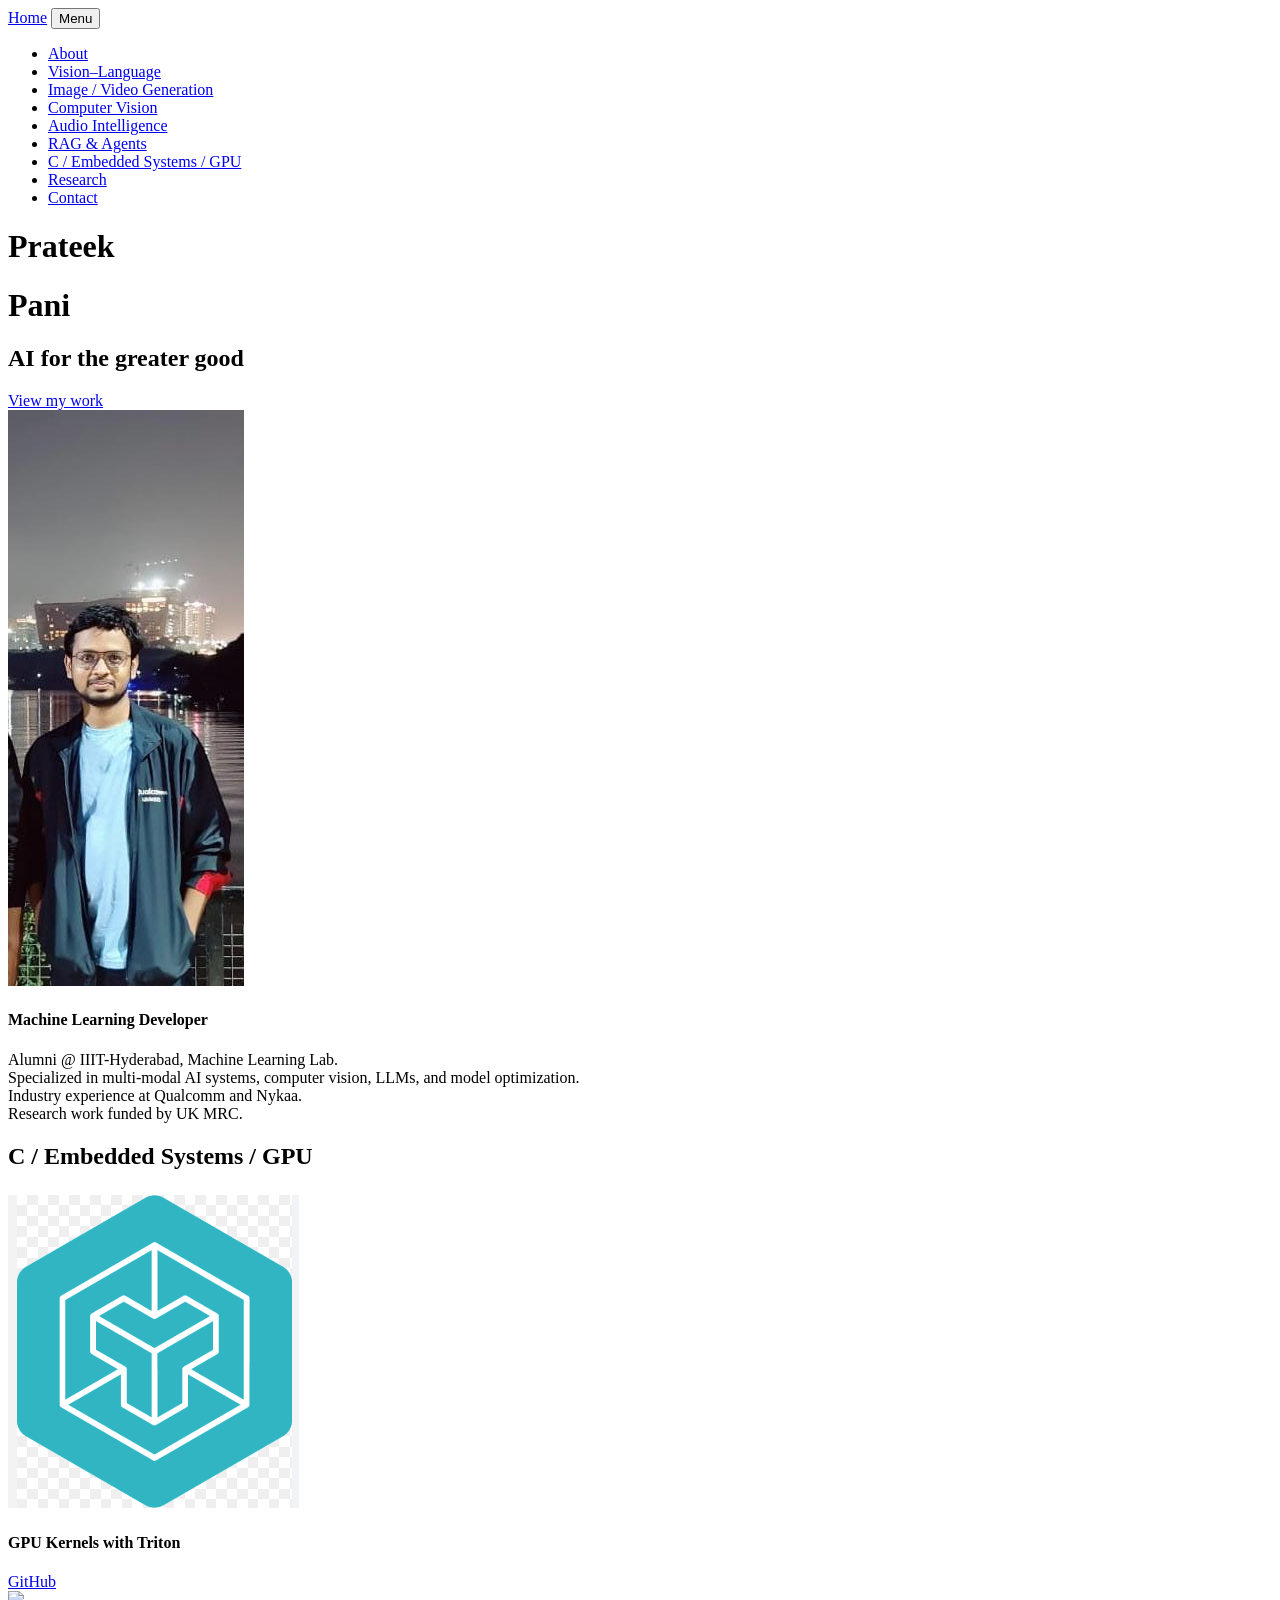
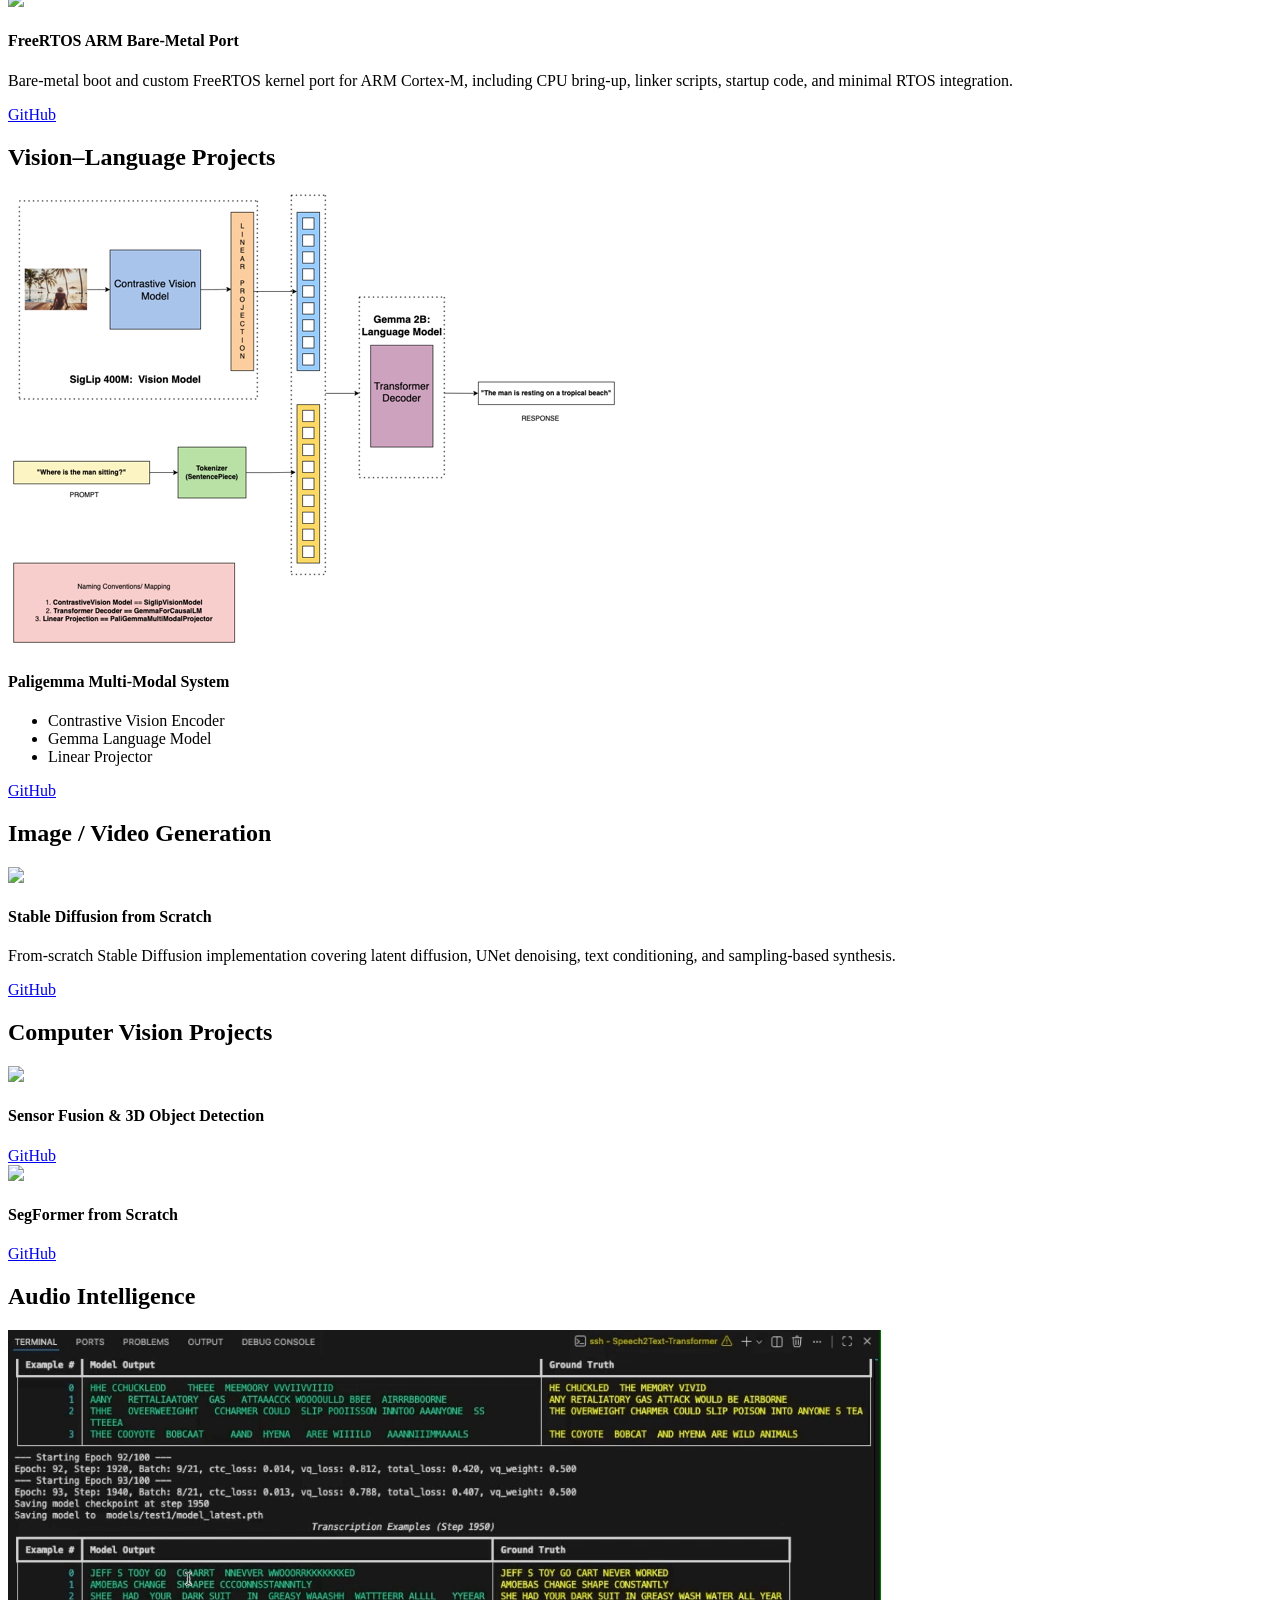
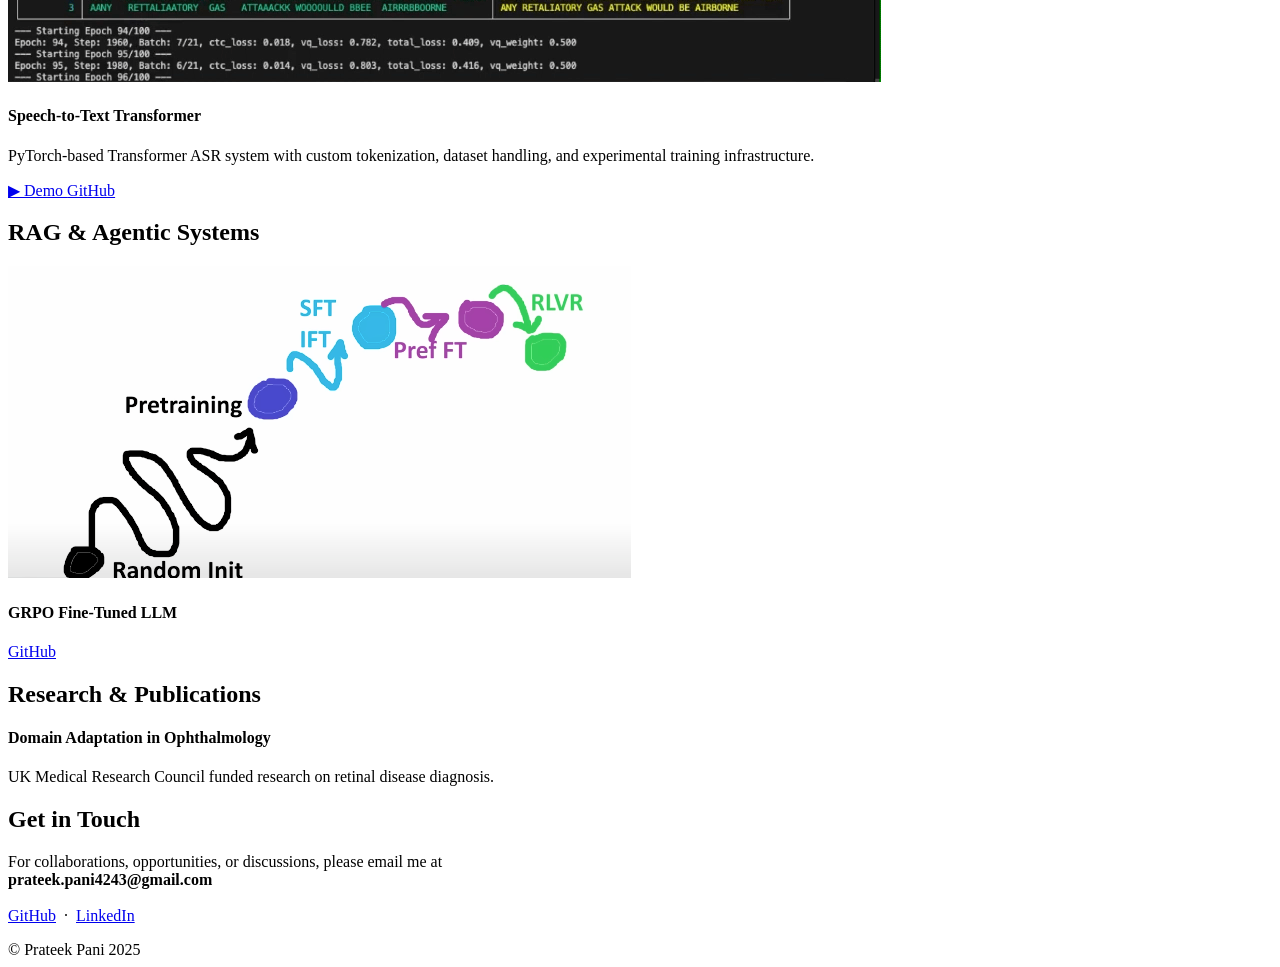
==== index.html @ 3f72d966 "updated section" ====
<!DOCTYPE html>
<html lang="en">
<head>
    <meta charset="utf-8" />
    <meta name="viewport" content="width=device-width, initial-scale=1, shrink-to-fit=no" />
    <title>Prateek Pani - Portfolio</title>
    <link rel="icon" type="image/x-icon" href="assets/favicon.ico" />
    <script src="https://use.fontawesome.com/releases/v6.1.0/js/all.js" crossorigin="anonymous"></script>
    <link href="https://fonts.googleapis.com/css?family=Varela+Round" rel="stylesheet" />
    <link href="https://fonts.googleapis.com/css?family=Nunito:200,300,400,600,700,800,900" rel="stylesheet" />
    <link href="css/styles.css" rel="stylesheet" />
</head>

<body id="page-top">

<!-- ================= NAVBAR ================= -->
<nav class="navbar navbar-expand-lg navbar-light fixed-top" id="mainNav">
    <div class="container px-4 px-lg-5">
        <a class="navbar-brand" href="#page-top">Home</a>
        <button class="navbar-toggler" type="button" data-bs-toggle="collapse" data-bs-target="#navbarResponsive">
            Menu <i class="fas fa-bars"></i>
        </button>
        <div class="collapse navbar-collapse" id="navbarResponsive">
            <ul class="navbar-nav ms-auto">
                <li class="nav-item"><a class="nav-link" href="#about">About</a></li>
                <li class="nav-item"><a class="nav-link" href="#vision-language">Vision–Language</a></li>
                <li class="nav-item"><a class="nav-link" href="#image-video-generation">Image / Video Generation</a></li>
                <li class="nav-item"><a class="nav-link" href="#cv-projects">Computer Vision</a></li>
                <li class="nav-item"><a class="nav-link" href="#audio-dl">Audio Intelligence</a></li>
                <li class="nav-item"><a class="nav-link" href="#rag-agents">RAG & Agents</a></li>
                <li class="nav-item"><a class="nav-link" href="#systems">C / Embedded Systems / GPU</a></li>
                <li class="nav-item"><a class="nav-link" href="#research">Research</a></li>
                <li class="nav-item"><a class="nav-link" href="#signup">Contact</a></li>
            </ul>
        </div>
    </div>
</nav>

<!-- ================= HERO ================= -->
<header class="masthead">
    <div class="container d-flex h-100 align-items-center justify-content-center">
        <div class="text-center">
            <h1 class="mx-auto my-0 text-uppercase">Prateek</h1>
            <h1 class="mx-auto my-0 text-uppercase">Pani</h1>
            <h2 class="text-white-50 mt-4">AI for the greater good</h2>
            <a class="btn btn-primary mt-4" href="#about">View my work</a>
        </div>
    </div>
</header>

<!-- ================= ABOUT ================= -->
<section class="projects-section bg-light" id="about">
    <div class="container px-4 px-lg-5">
        <div class="row align-items-center">
            <div class="col-lg-4">
                <img class="img-fluid" src="assets/img/prateek.jpeg" />
            </div>
            <div class="col-lg-8">
                <h4>Machine Learning Developer</h4>
                <p class="text-black-50">
                    Alumni @ IIIT-Hyderabad, Machine Learning Lab.<br />
                    Specialized in multi-modal AI systems, computer vision, LLMs, and model optimization.<br />
                    Industry experience at Qualcomm and Nykaa.<br />
                    Research work funded by UK MRC.
                </p>
            </div>
        </div>
    </div>
</section>

<!-- ================= SYSTEMS ================= -->
<section class="projects-section bg-light" id="systems">
    <div class="container px-4 px-lg-5">
        <h2 class="text-center mb-5">C / Embedded Systems / GPU</h2>

        <div class="row gx-0 justify-content-center">
            <div class="col-lg-6">
                <img class="img-fluid" src="assets/img/triton.png" />
            </div>
            <div class="col-lg-6 order-lg-first">
                <div class="bg-black text-center h-100 project">
                    <div class="project-text my-auto">
                        <h4 class="text-white">GPU Kernels with Triton</h4>
                        <a href="https://github.com/prtk1729/gpu-kernel-programming-triton"
                           target="_blank"
                           class="btn btn-outline-light btn-sm">
                            GitHub
                        </a>
                    </div>
                </div>
            </div>
        </div>

        <div class="row gx-0 justify-content-center mt-5">
            <div class="col-lg-6">
                <img class="img-fluid" src="assets/img/embedded_systems.png" />
            </div>
            <div class="col-lg-6 order-lg-first">
                <div class="bg-black text-center h-100 project">
                    <div class="project-text my-auto">
                        <h4 class="text-white">FreeRTOS ARM Bare-Metal Port</h4>
                        <p class="text-white-50">
                            Bare-metal boot and custom FreeRTOS kernel port for ARM Cortex-M,
                            including CPU bring-up, linker scripts, startup code, and minimal RTOS integration.
                        </p>
                        <a href="https://github.com/prtk1729/freertos-arm-baremetal-port"
                           target="_blank"
                           class="btn btn-outline-light btn-sm">
                            GitHub
                        </a>
                    </div>
                </div>
            </div>
        </div>
    </div>
</section>

<!-- ================= VISION LANGUAGE ================= -->
<section class="projects-section bg-light" id="vision-language">
    <div class="container px-4 px-lg-5">
        <h2 class="text-center mb-5">Vision–Language Projects</h2>

        <div class="row gx-0 justify-content-center">
            <div class="col-lg-6">
                <img class="img-fluid" src="assets/img/paligemma_arch.png" />
            </div>
            <div class="col-lg-6 order-lg-first">
                <div class="bg-black text-center h-100 project">
                    <div class="project-text my-auto">
                        <h4 class="text-white">Paligemma Multi-Modal System</h4>
                        <ul class="text-white-50">
                            <li>Contrastive Vision Encoder</li>
                            <li>Gemma Language Model</li>
                            <li>Linear Projector</li>
                        </ul>
                        <a href="https://github.com/prtk1729/Paligemma-MultiModal-System"
                           target="_blank"
                           class="btn btn-outline-light btn-sm">
                            GitHub
                        </a>
                    </div>
                </div>
            </div>
        </div>
    </div>
</section>

<!-- ================= IMAGE / VIDEO GENERATION ================= -->
<section class="projects-section bg-light" id="image-video-generation">
    <div class="container px-4 px-lg-5">
        <h2 class="text-center mb-5">Image / Video Generation</h2>

        <div class="row gx-0 justify-content-center">
            <div class="col-lg-6">
                <img class="img-fluid" src="assets/img/stable_diffusion_demo.png" />
            </div>
            <div class="col-lg-6 order-lg-first">
                <div class="bg-black text-center h-100 project">
                    <div class="project-text my-auto">
                        <h4 class="text-white">Stable Diffusion from Scratch</h4>
                        <p class="text-white-50">
                            From-scratch Stable Diffusion implementation covering latent diffusion,
                            UNet denoising, text conditioning, and sampling-based synthesis.
                        </p>
                        <a href="https://github.com/prtk1729/Stable_Diffusion"
                           target="_blank"
                           class="btn btn-outline-light btn-sm">
                            GitHub
                        </a>
                    </div>
                </div>
            </div>
        </div>
    </div>
</section>

<!-- ================= COMPUTER VISION ================= -->
<section class="projects-section bg-light" id="cv-projects">
    <div class="container px-4 px-lg-5">
        <h2 class="text-center mb-5">Computer Vision Projects</h2>

        <div class="row gx-0 justify-content-center">
            <div class="col-lg-6">
                <img class="img-fluid" src="Visual Fusion.nosync/Sensor_Fusion.gif" />
            </div>
            <div class="col-lg-6 order-lg-first">
                <div class="bg-black text-center h-100 project">
                    <div class="project-text my-auto">
                        <h4 class="text-white">Sensor Fusion & 3D Object Detection</h4>
                        <a href="https://github.com/prtk1729/Sensor_Fusion_Paper"
                           target="_blank"
                           class="btn btn-outline-light btn-sm">
                            GitHub
                        </a>
                    </div>
                </div>
            </div>
        </div>

        <div class="row gx-0 justify-content-center mt-5">
            <div class="col-lg-6">
                <img class="img-fluid" src="./SemanticSegmentation.nosync/segformer_mit_b3_last_stage_last_stage_demoVideo copy.gif" />
            </div>
            <div class="col-lg-6 order-lg-first">
                <div class="bg-black text-center h-100 project">
                    <div class="project-text my-auto">
                        <h4 class="text-white">SegFormer from Scratch</h4>
                        <a href="https://github.com/prtk1729/SegFormer_from_Scratch"
                           target="_blank"
                           class="btn btn-outline-light btn-sm">
                            GitHub
                        </a>
                    </div>
                </div>
            </div>
        </div>
    </div>
</section>

<!-- ================= AUDIO INTELLIGENCE ================= -->
<section class="projects-section bg-light" id="audio-dl">
    <div class="container px-4 px-lg-5">
        <h2 class="text-center mb-5">Audio Intelligence</h2>

        <div class="row gx-0 justify-content-center">
            <div class="col-lg-6">
                <img class="img-fluid" src="AudioDeepLearning/final_gif.gif" />
            </div>
            <div class="col-lg-6 order-lg-first">
                <div class="bg-black text-center h-100 project">
                    <div class="project-text my-auto">
                        <h4 class="text-white">Speech-to-Text Transformer</h4>
                        <p class="text-white-50">
                            PyTorch-based Transformer ASR system with custom tokenization,
                            dataset handling, and experimental training infrastructure.
                        </p>
                        <div class="mt-3">
                            <a href="https://youtu.be/4YjCa9DnRaU"
                               target="_blank"
                               class="btn btn-outline-light btn-sm me-2">
                                ▶ Demo
                            </a>
                            <a href="https://github.com/prtk1729/Speech2Text-Transformer"
                               target="_blank"
                               class="btn btn-outline-light btn-sm">
                                GitHub
                            </a>
                        </div>
                    </div>
                </div>
            </div>
        </div>
    </div>
</section>

<!-- ================= RAG & AGENTS ================= -->
<section class="projects-section bg-light" id="rag-agents">
    <div class="container px-4 px-lg-5">
        <h2 class="text-center mb-5">RAG & Agentic Systems</h2>

        <div class="row gx-0 justify-content-center">
            <div class="col-lg-6">
                <img class="img-fluid" src="RL/from_random_init_to_RL_with_Verfiable_Reward.png" />
            </div>
            <div class="col-lg-6 order-lg-first">
                <div class="bg-black text-center h-100 project">
                    <div class="project-text my-auto">
                        <h4 class="text-white">GRPO Fine-Tuned LLM</h4>
                        <a href="https://github.com/prtk1729/qwen3-math-reasoning-grpo"
                           target="_blank"
                           class="btn btn-outline-light btn-sm">
                            GitHub
                        </a>
                    </div>
                </div>
            </div>
        </div>
    </div>
</section>

<!-- ================= RESEARCH ================= -->
<section class="projects-section bg-light" id="research">
    <div class="container px-4 px-lg-5">
        <h2 class="text-center mb-5">Research & Publications</h2>
        <div class="bg-black p-4 text-center">
            <h4 class="text-white">Domain Adaptation in Ophthalmology</h4>
            <p class="text-white-50">
                UK Medical Research Council funded research on retinal disease diagnosis.
            </p>
        </div>
    </div>
</section>

<!-- ================= CONTACT ================= -->
<section class="signup-section bg-black" id="signup">
    <div class="container text-center">
        <h2 class="text-white">Get in Touch</h2>
        <p class="text-white-50">
            For collaborations, opportunities, or discussions, please email me at<br />
            <strong class="text-white">prateek.pani4243@gmail.com</strong><br /><br />
            <a href="https://github.com/prtk1729" target="_blank" class="text-white-50">GitHub</a>
            &nbsp;·&nbsp;
            <a href="https://www.linkedin.com/in/prateekpani4243/" target="_blank" class="text-white-50">LinkedIn</a>
        </p>
    </div>
</section>

<footer class="footer bg-black small text-center text-white-50">
    <div class="container">© Prateek Pani 2025</div>
</footer>

<script src="https://cdn.jsdelivr.net/npm/bootstrap@5.2.3/dist/js/bootstrap.bundle.min.js"></script>
<script src="js/scripts.js"></script>
</body>
</html>
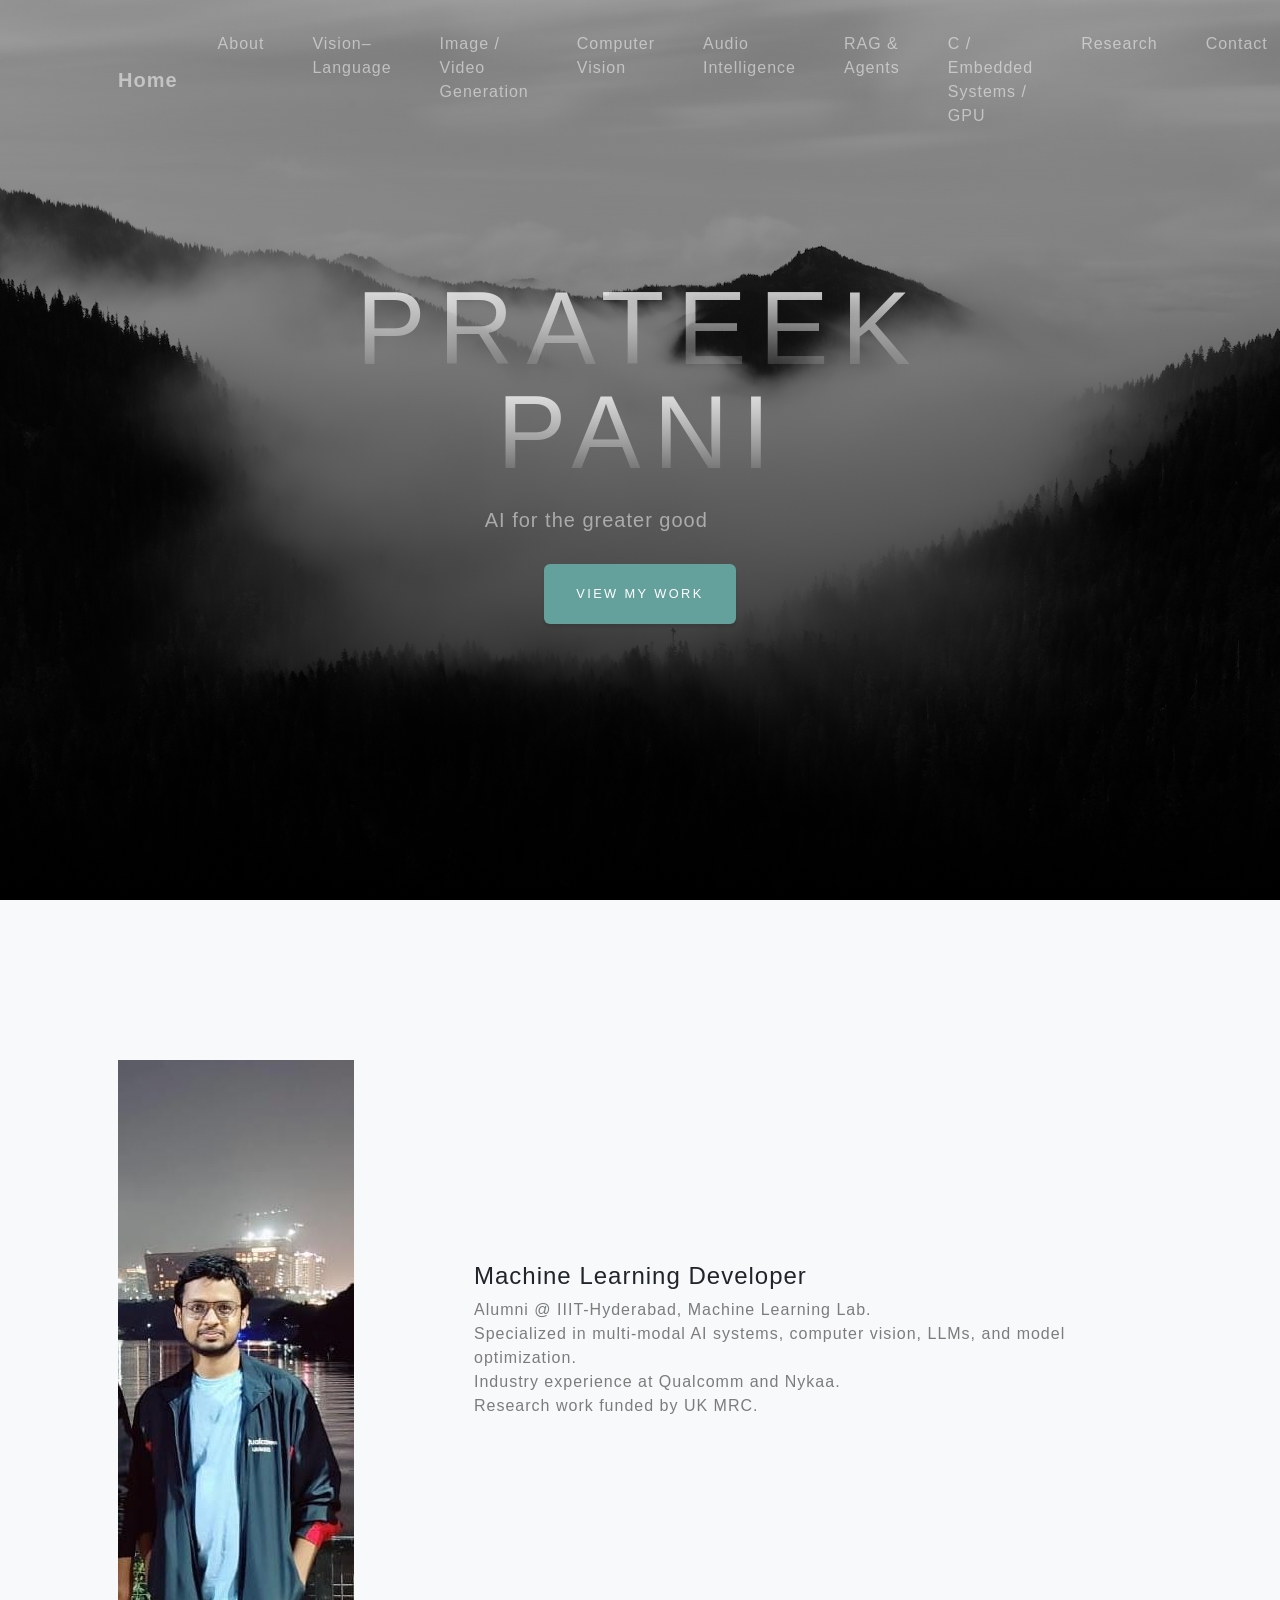
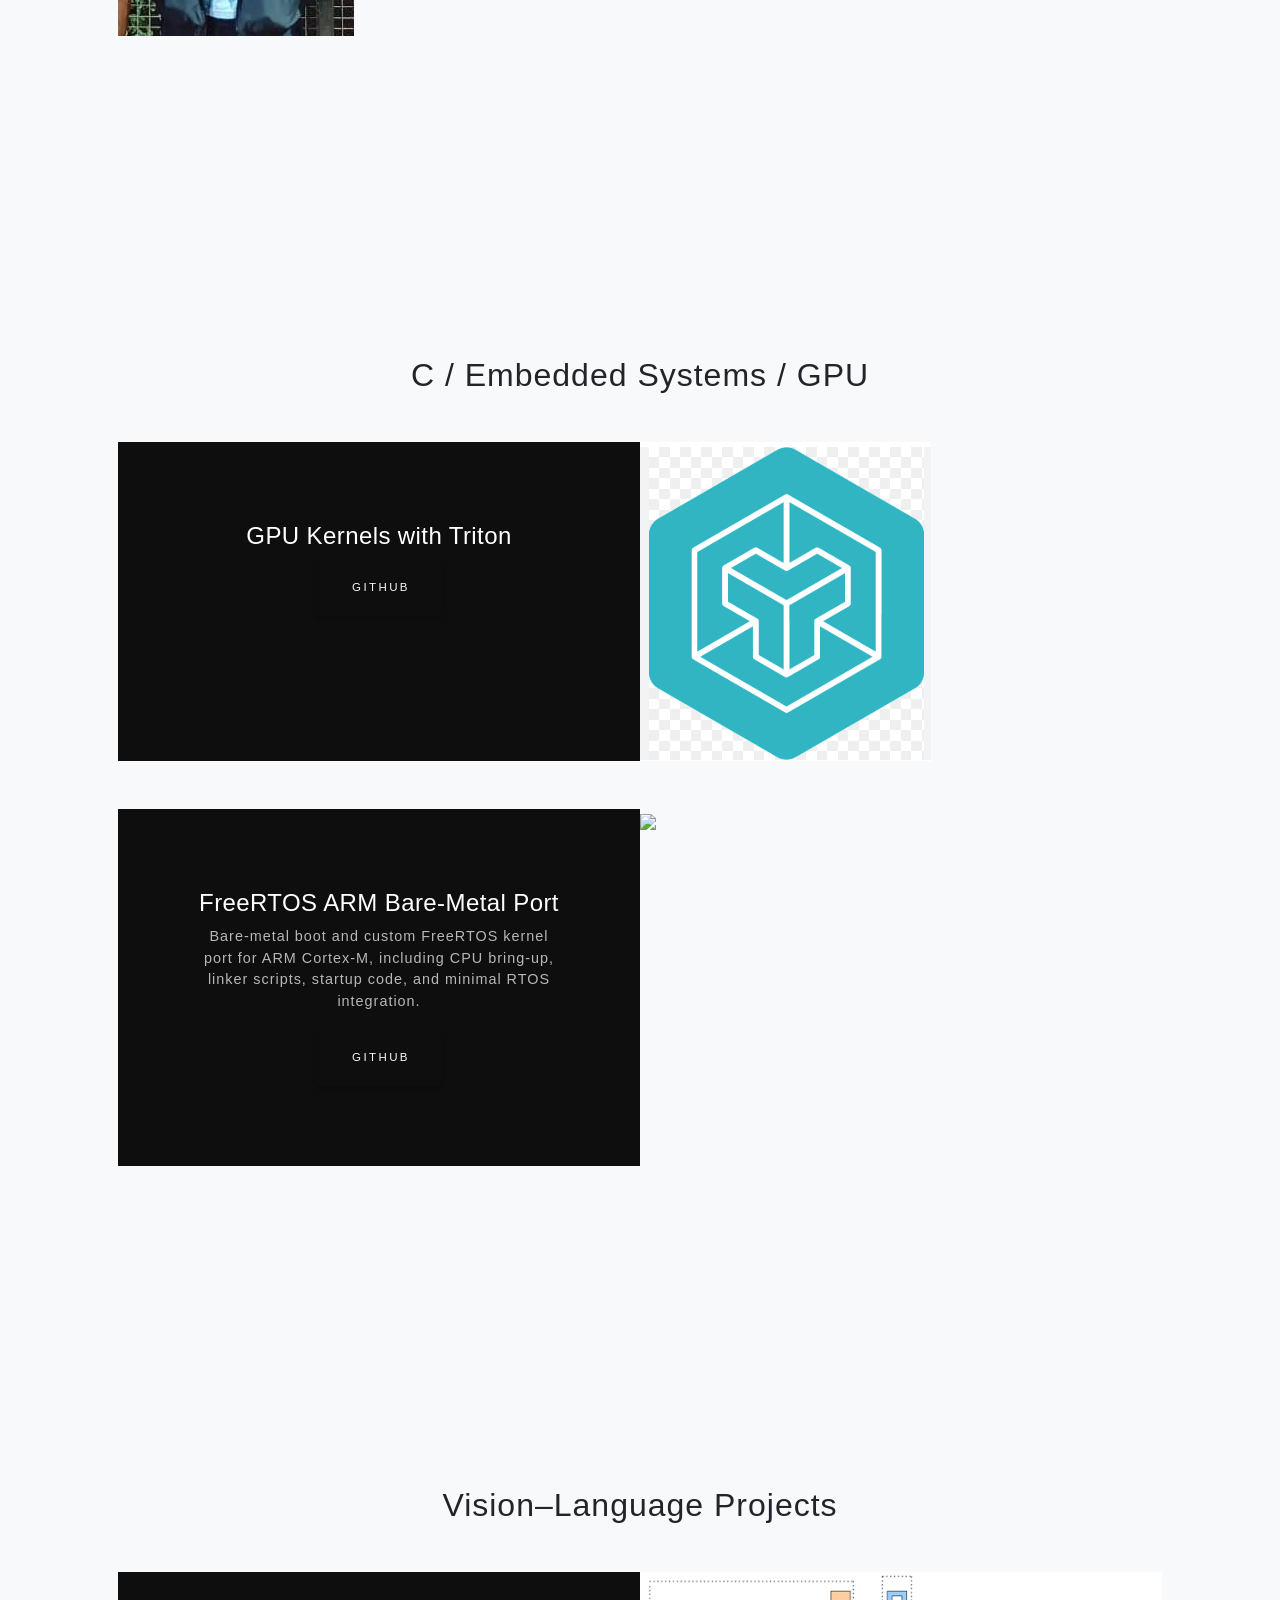
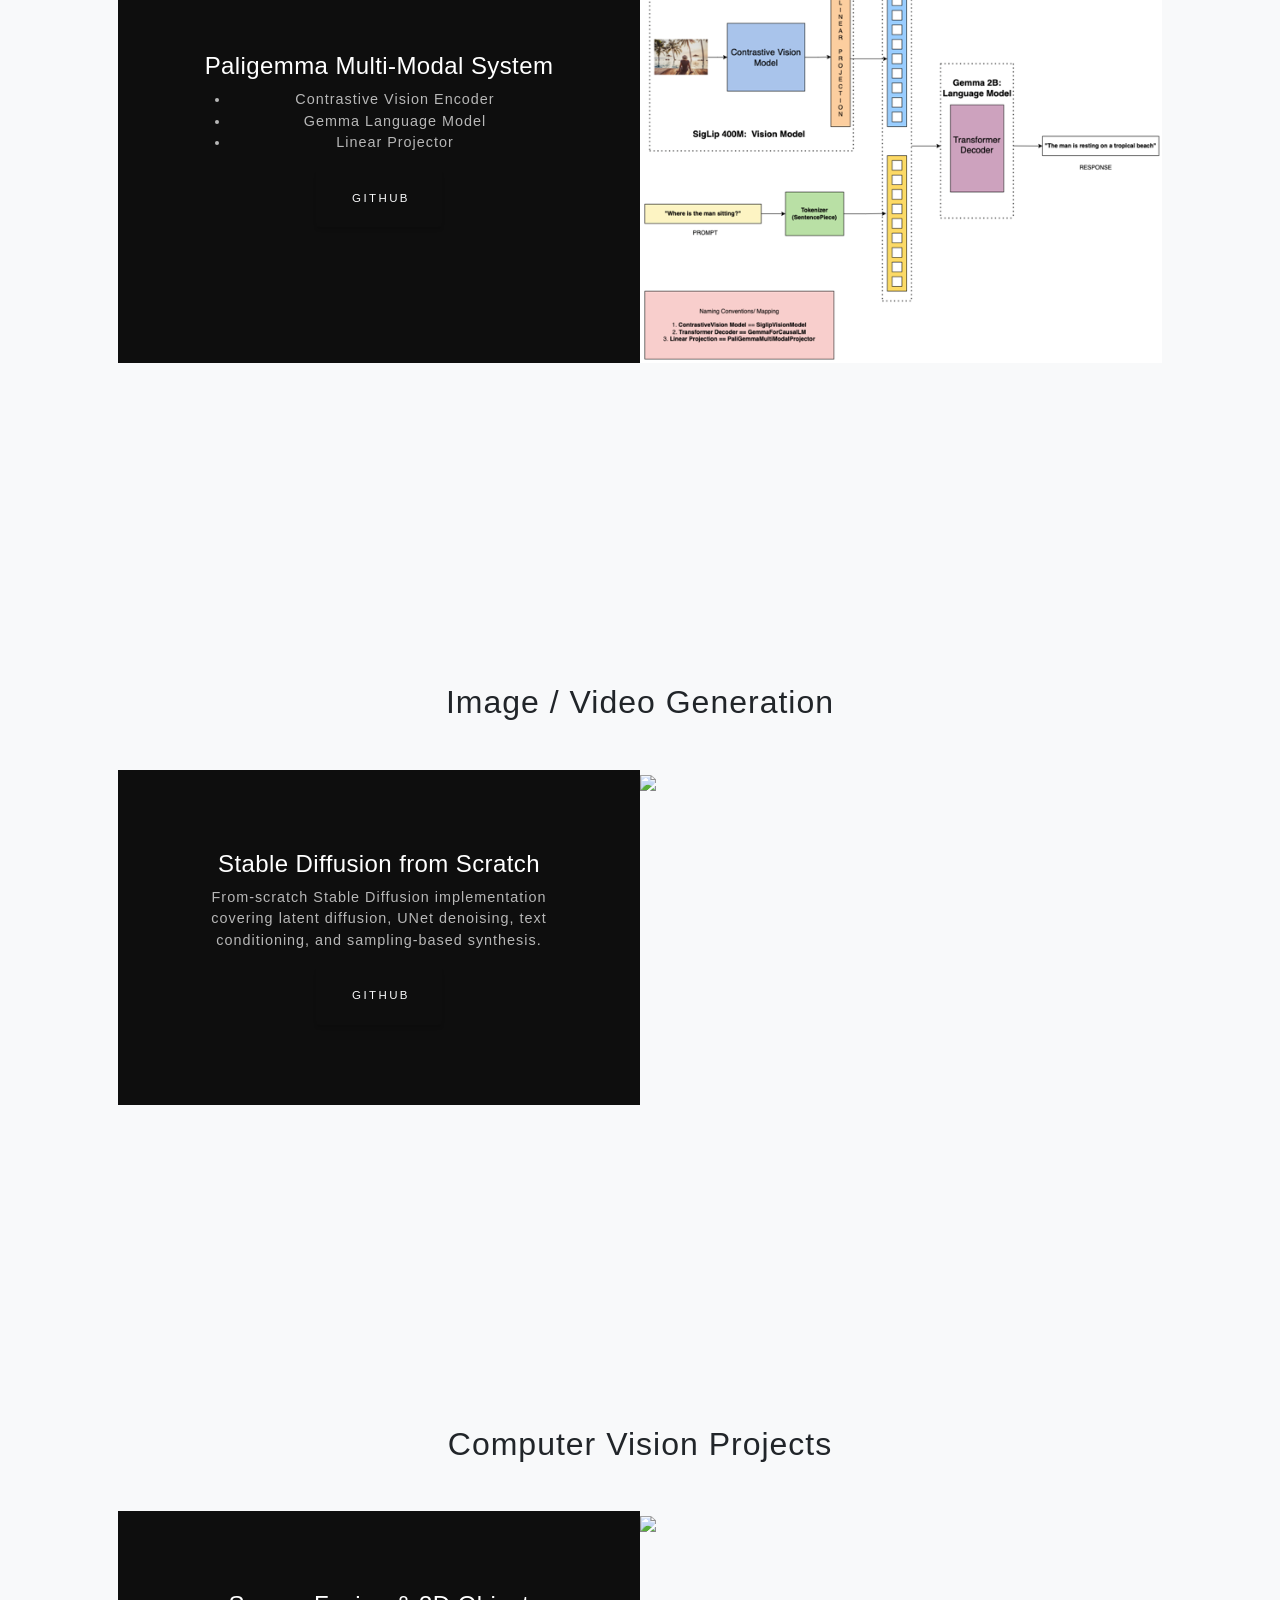
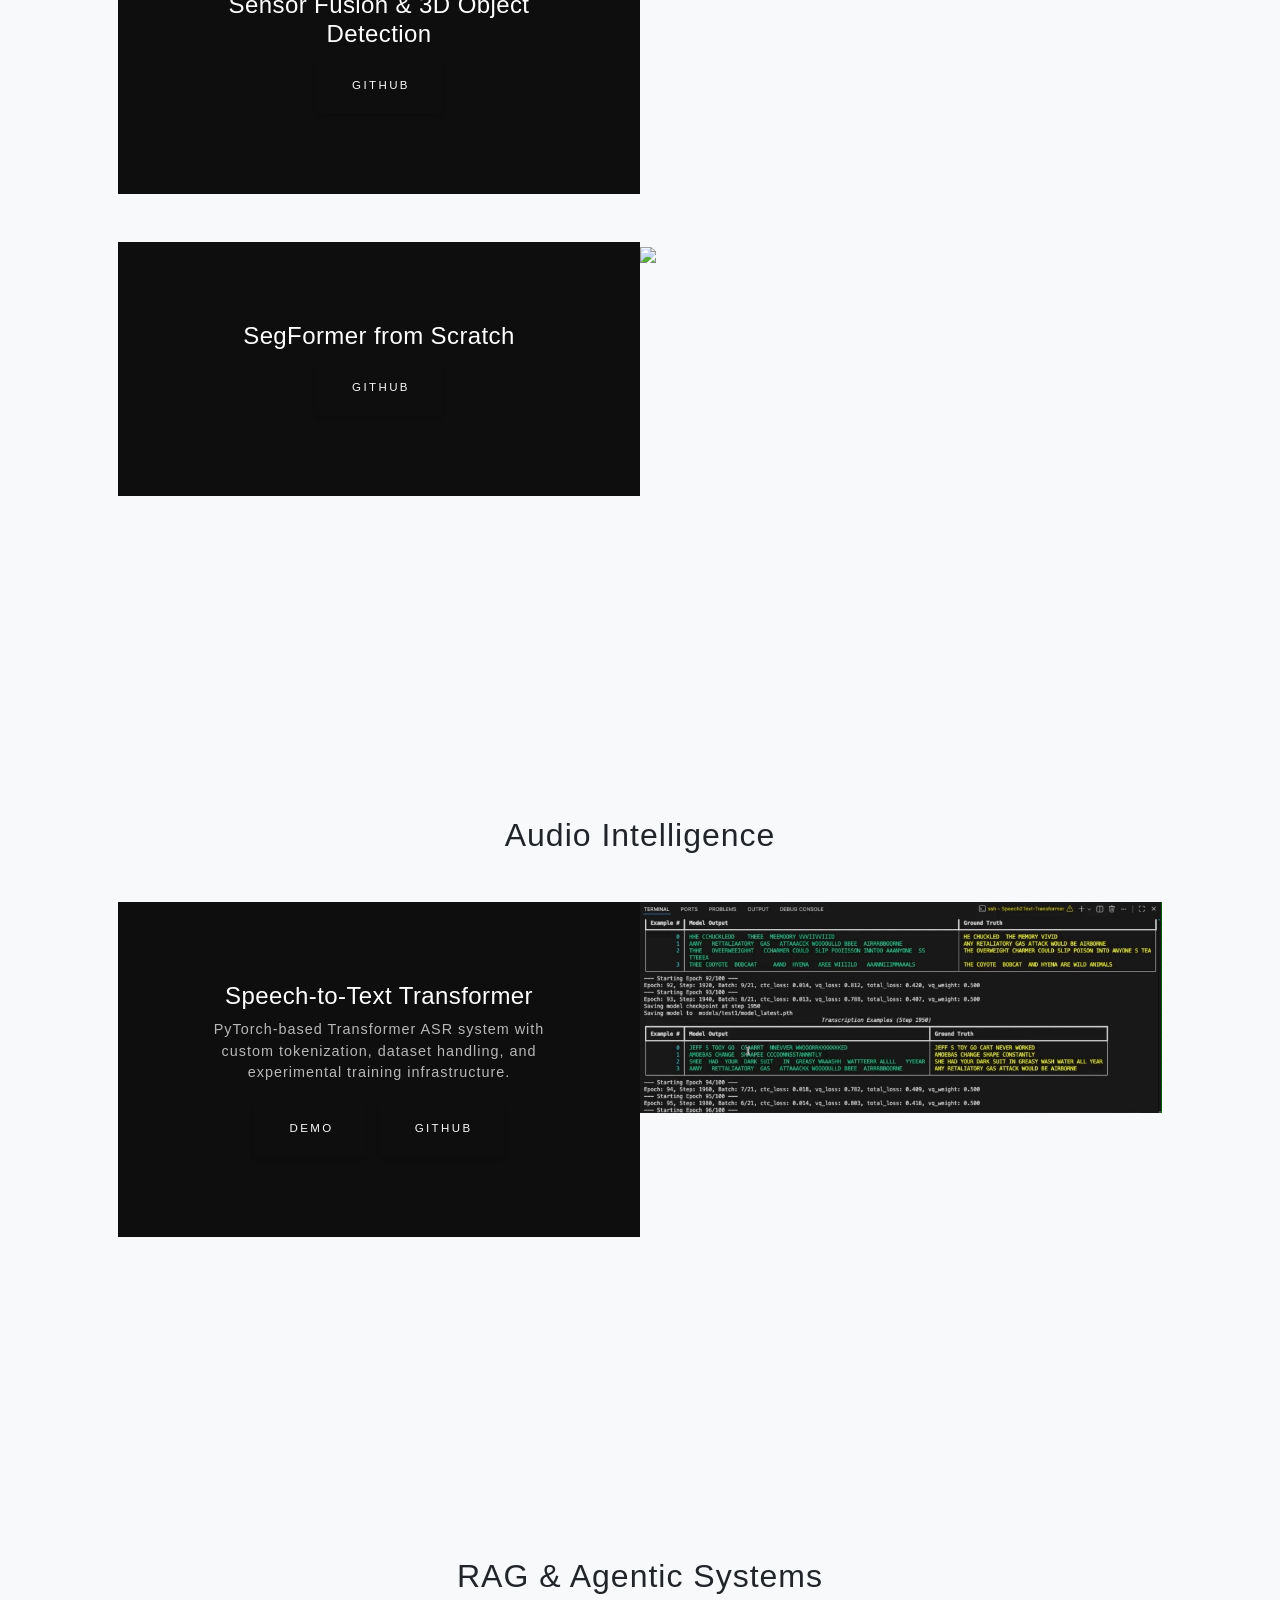
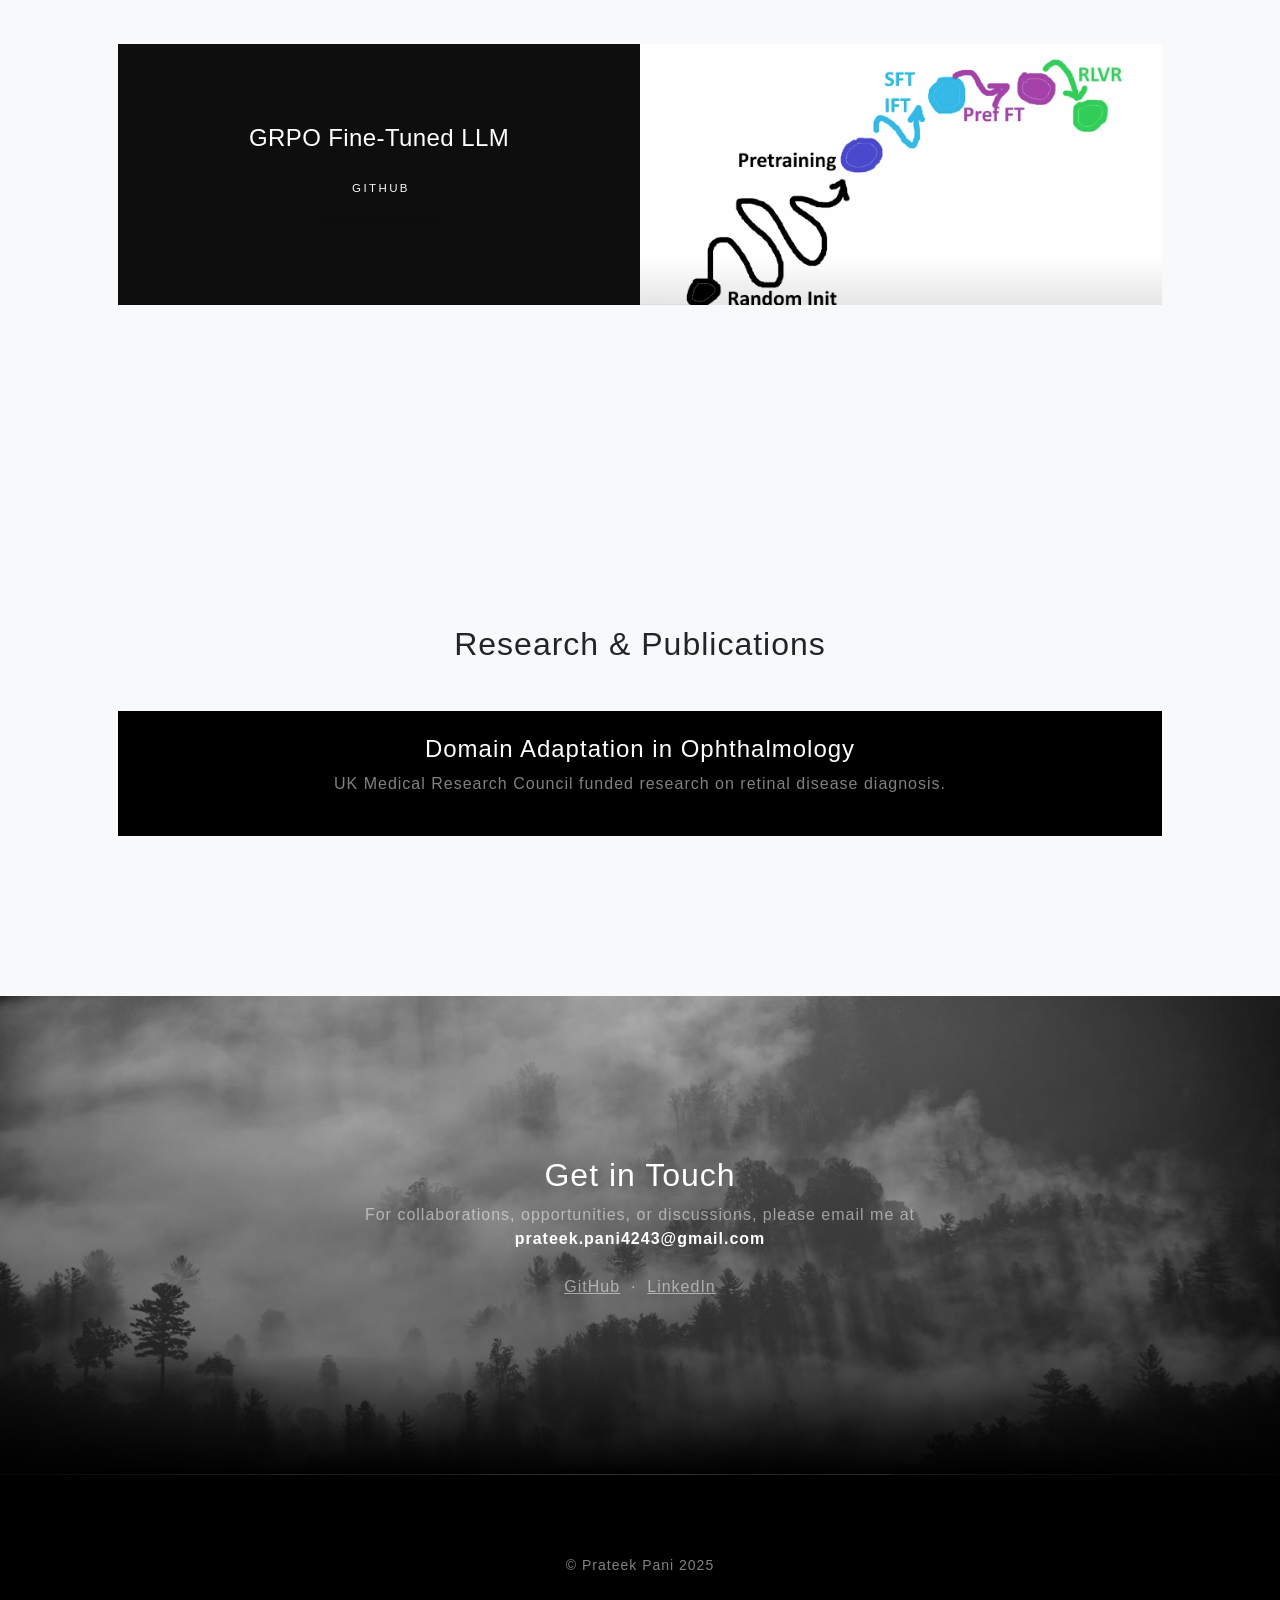
==== commit 9953e33c: "updated section" ====
--- a/index.html
+++ b/index.html
@@ -84,7 +84,7 @@
                         <a href="https://github.com/prtk1729/gpu-kernel-programming-triton"
                            target="_blank"
                            class="btn btn-outline-light btn-sm">
-                            GitHub
+                            <i class="fab fa-github me-1"></i> GitHub
                         </a>
                     </div>
                 </div>
@@ -106,7 +106,7 @@
                         <a href="https://github.com/prtk1729/freertos-arm-baremetal-port"
                            target="_blank"
                            class="btn btn-outline-light btn-sm">
-                            GitHub
+                            <i class="fab fa-github me-1"></i> GitHub
                         </a>
                     </div>
                 </div>
@@ -136,7 +136,7 @@
                         <a href="https://github.com/prtk1729/Paligemma-MultiModal-System"
                            target="_blank"
                            class="btn btn-outline-light btn-sm">
-                            GitHub
+                            <i class="fab fa-github me-1"></i> GitHub
                         </a>
                     </div>
                 </div>
@@ -165,7 +165,7 @@
                         <a href="https://github.com/prtk1729/Stable_Diffusion"
                            target="_blank"
                            class="btn btn-outline-light btn-sm">
-                            GitHub
+                            <i class="fab fa-github me-1"></i> GitHub
                         </a>
                     </div>
                 </div>
@@ -190,7 +190,7 @@
                         <a href="https://github.com/prtk1729/Sensor_Fusion_Paper"
                            target="_blank"
                            class="btn btn-outline-light btn-sm">
-                            GitHub
+                            <i class="fab fa-github me-1"></i> GitHub
                         </a>
                     </div>
                 </div>
@@ -208,7 +208,7 @@
                         <a href="https://github.com/prtk1729/SegFormer_from_Scratch"
                            target="_blank"
                            class="btn btn-outline-light btn-sm">
-                            GitHub
+                            <i class="fab fa-github me-1"></i> GitHub
                         </a>
                     </div>
                 </div>
@@ -238,12 +238,12 @@
                             <a href="https://youtu.be/4YjCa9DnRaU"
                                target="_blank"
                                class="btn btn-outline-light btn-sm me-2">
-                                ▶ Demo
+                                <i class="fas fa-play me-1"></i> Demo
                             </a>
                             <a href="https://github.com/prtk1729/Speech2Text-Transformer"
                                target="_blank"
                                class="btn btn-outline-light btn-sm">
-                                GitHub
+                                <i class="fab fa-github me-1"></i> GitHub
                             </a>
                         </div>
                     </div>
@@ -269,7 +269,7 @@
                         <a href="https://github.com/prtk1729/qwen3-math-reasoning-grpo"
                            target="_blank"
                            class="btn btn-outline-light btn-sm">
-                            GitHub
+                            <i class="fab fa-github me-1"></i> GitHub
                         </a>
                     </div>
                 </div>
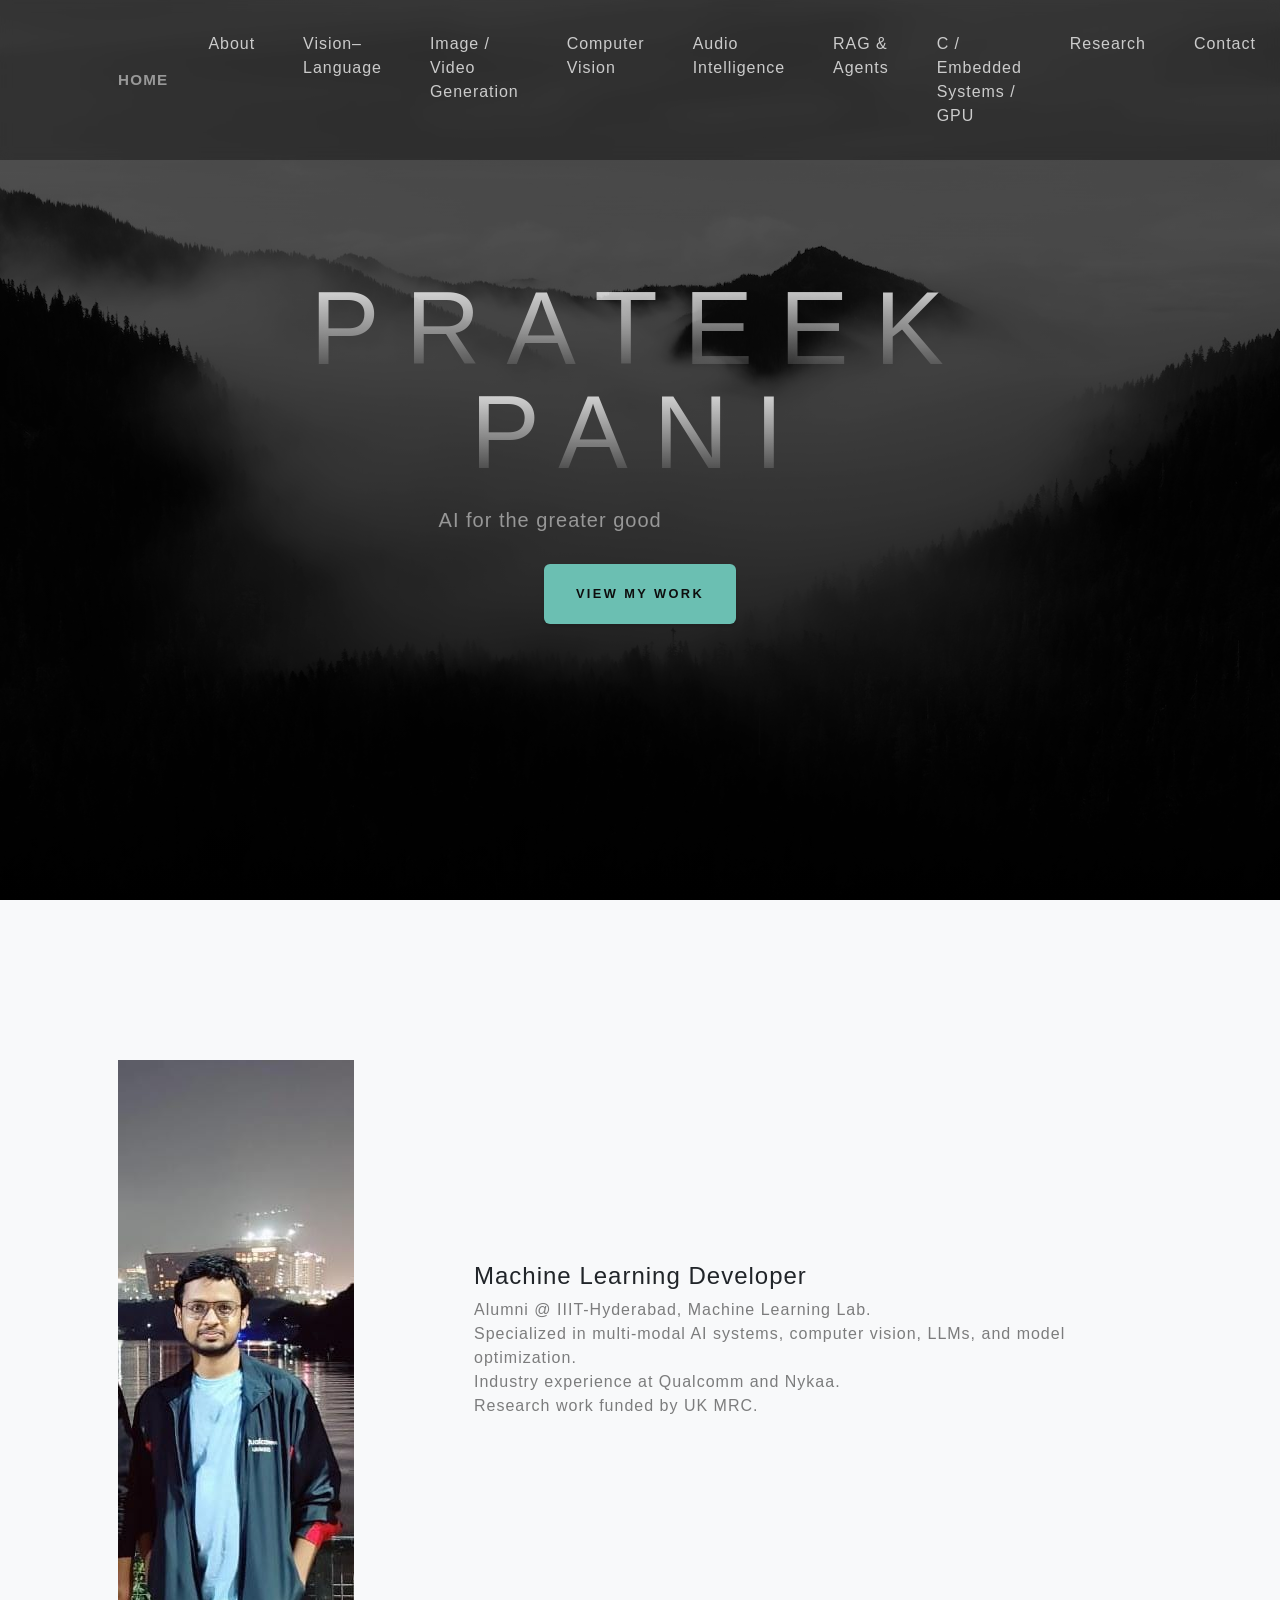
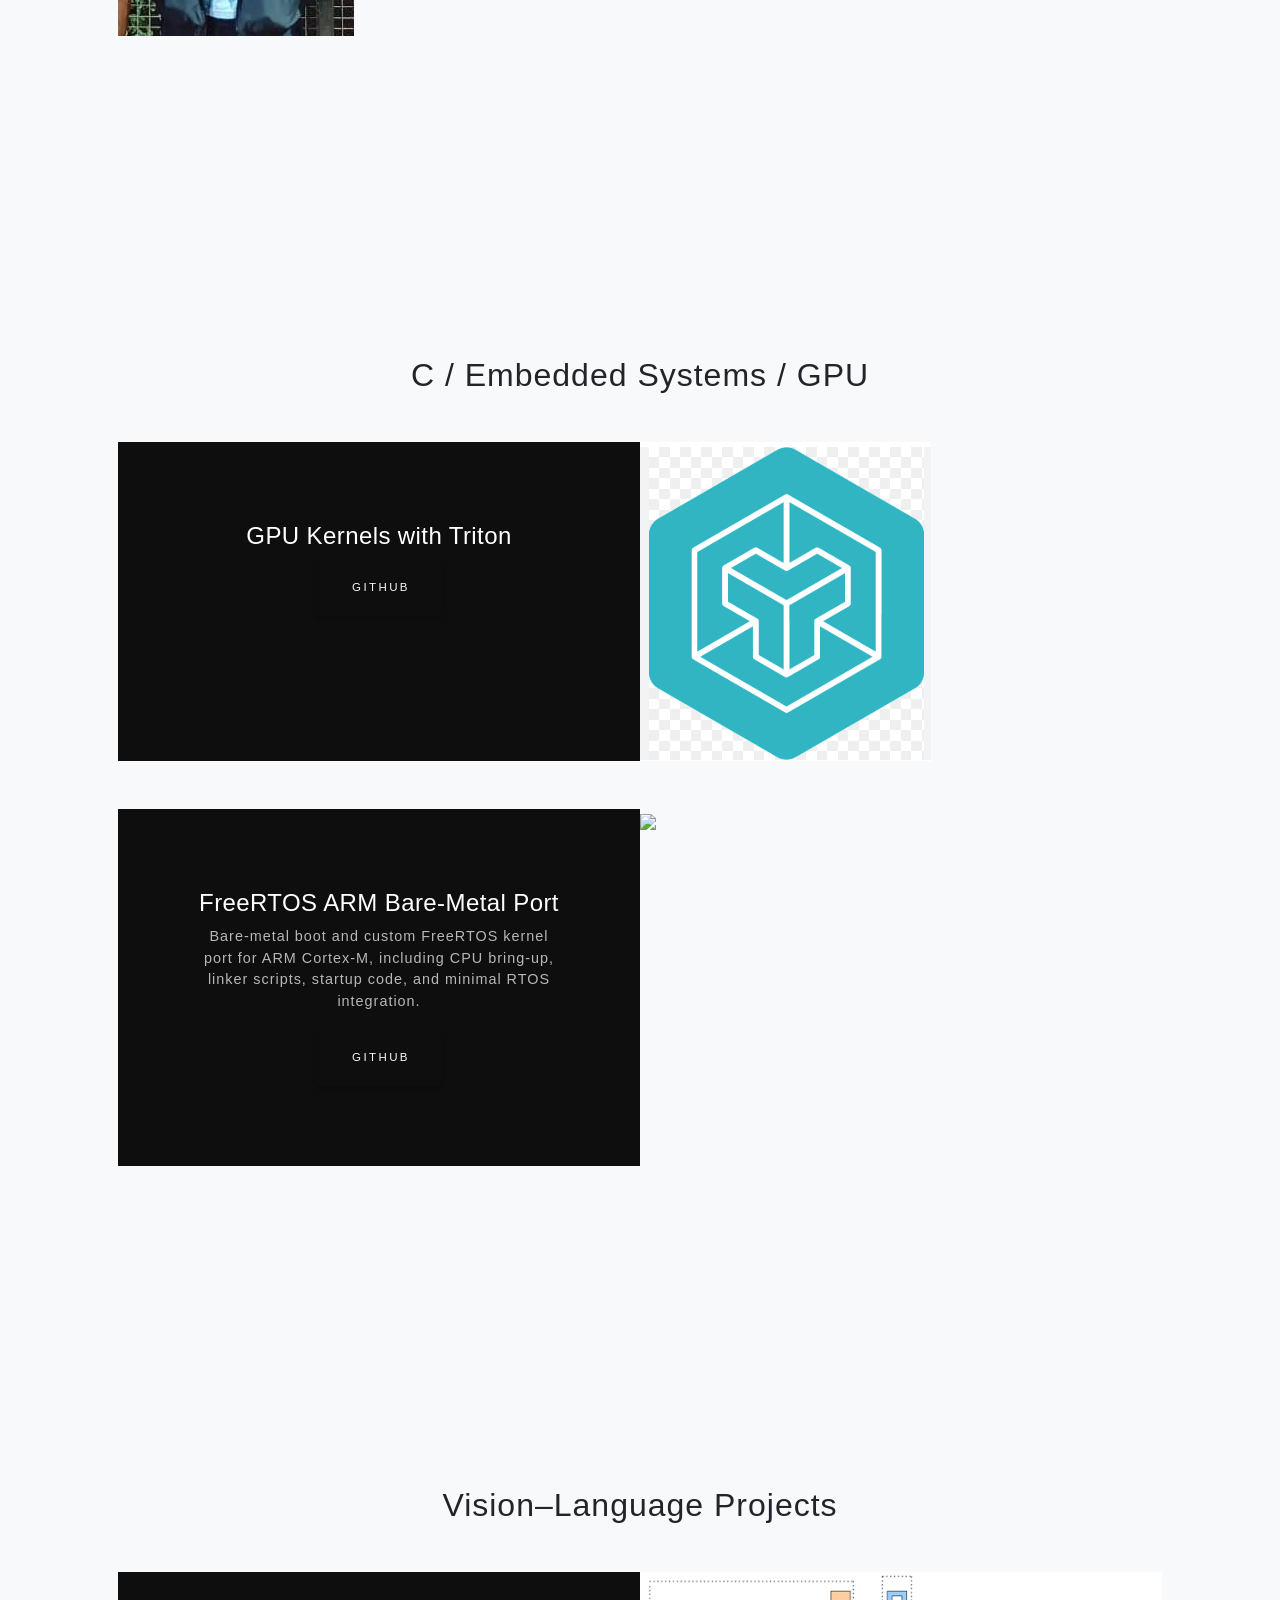
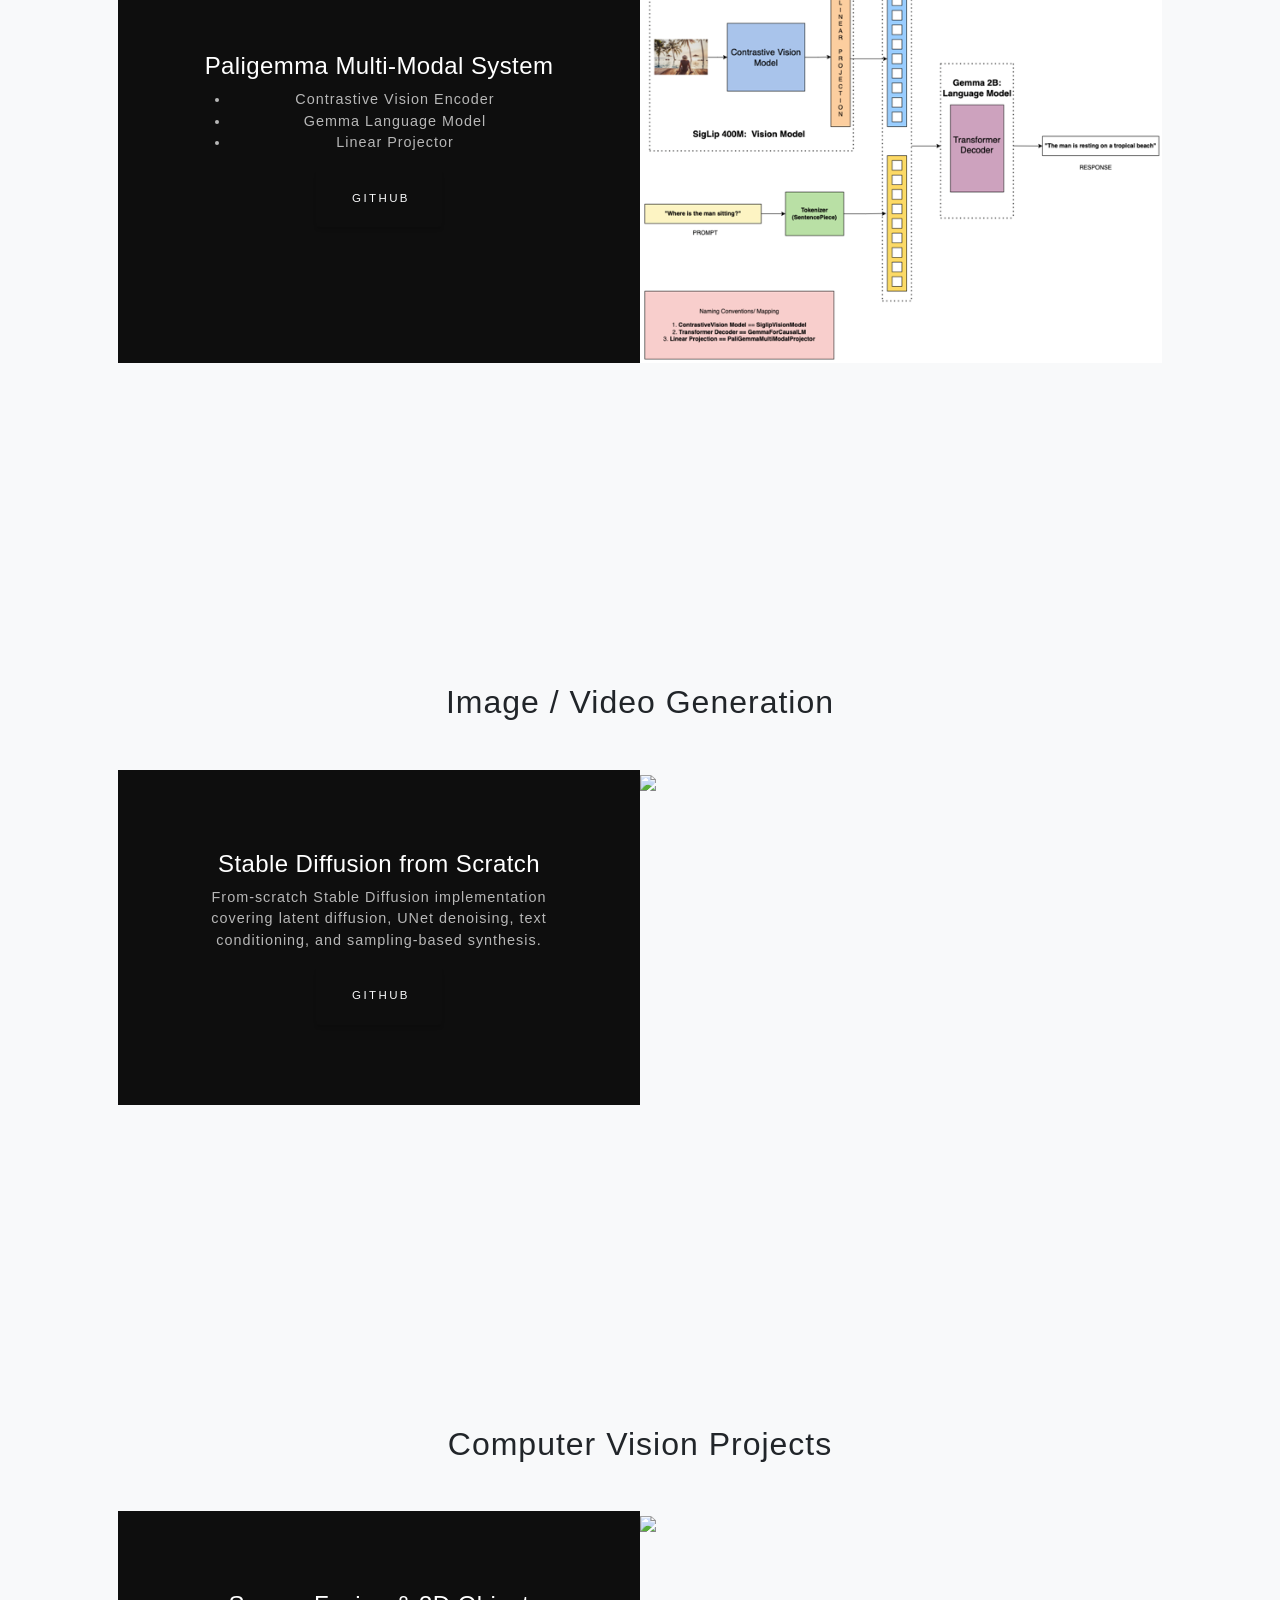
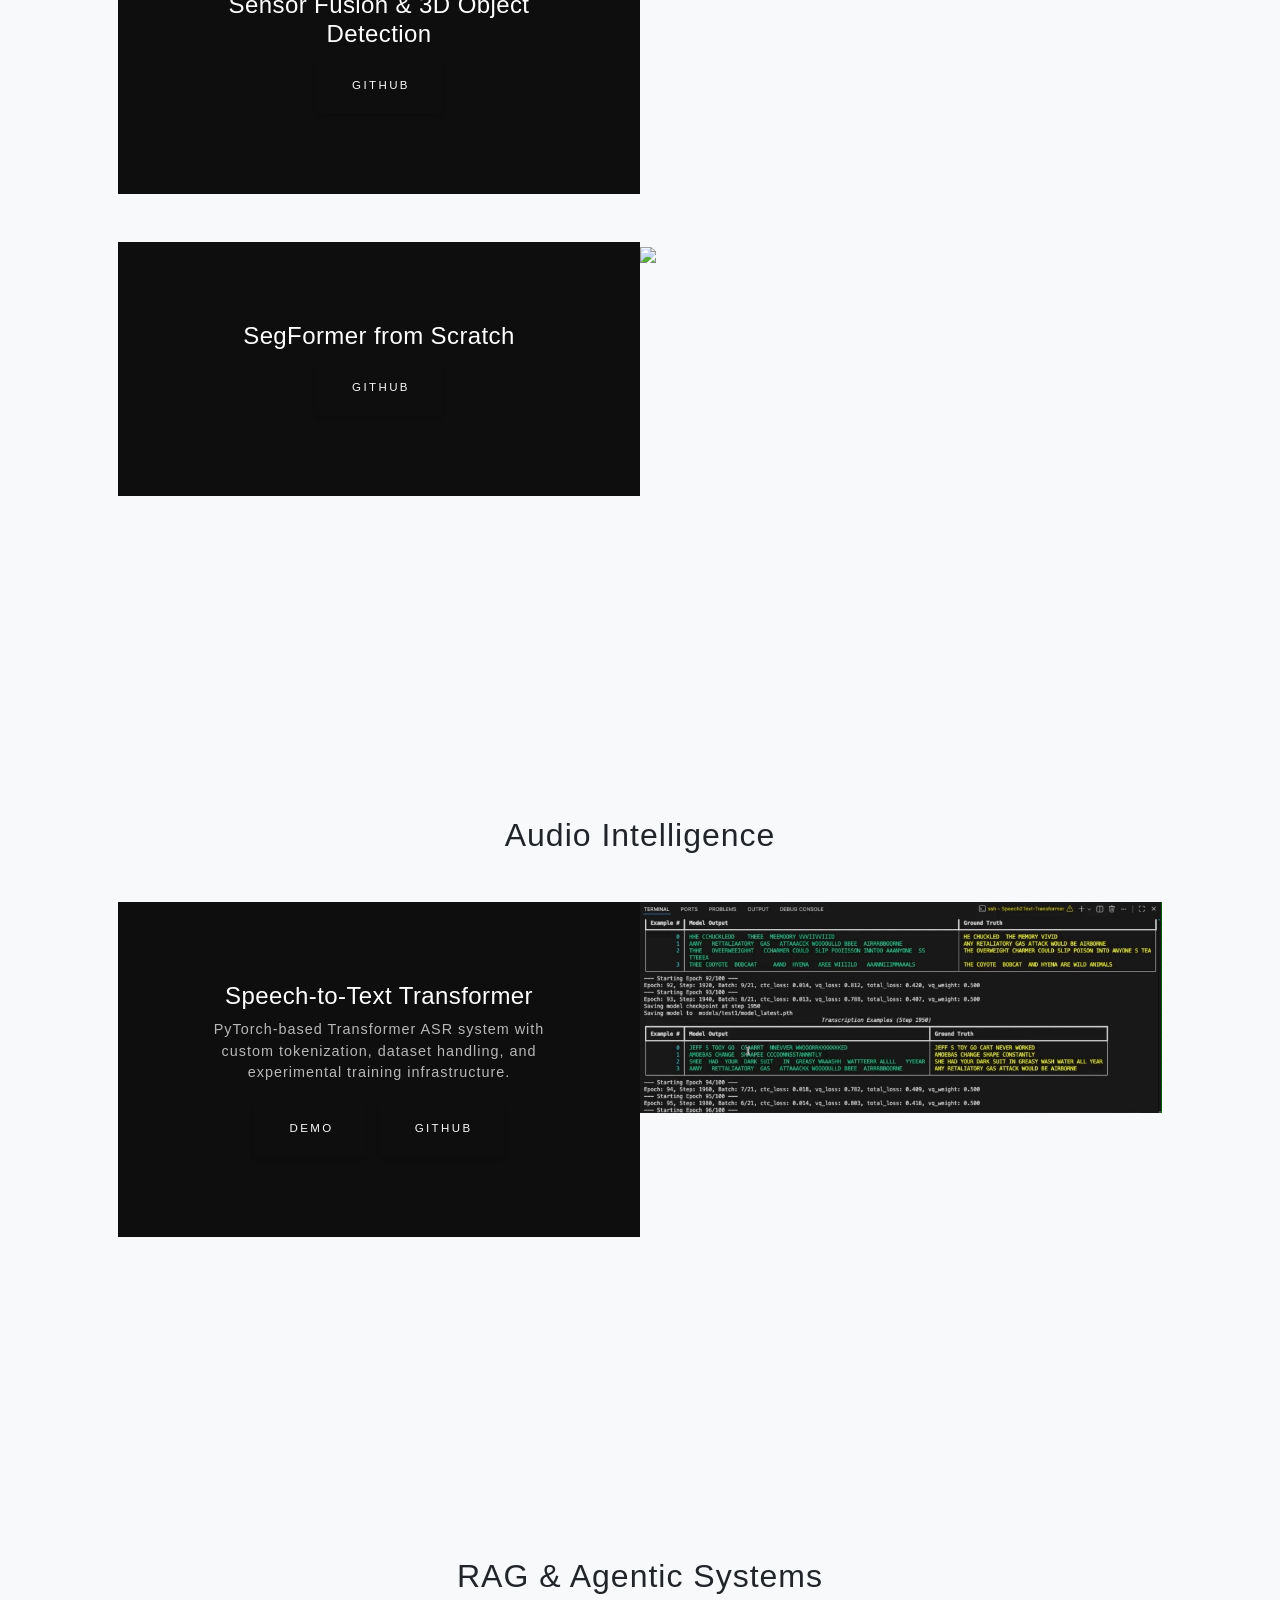
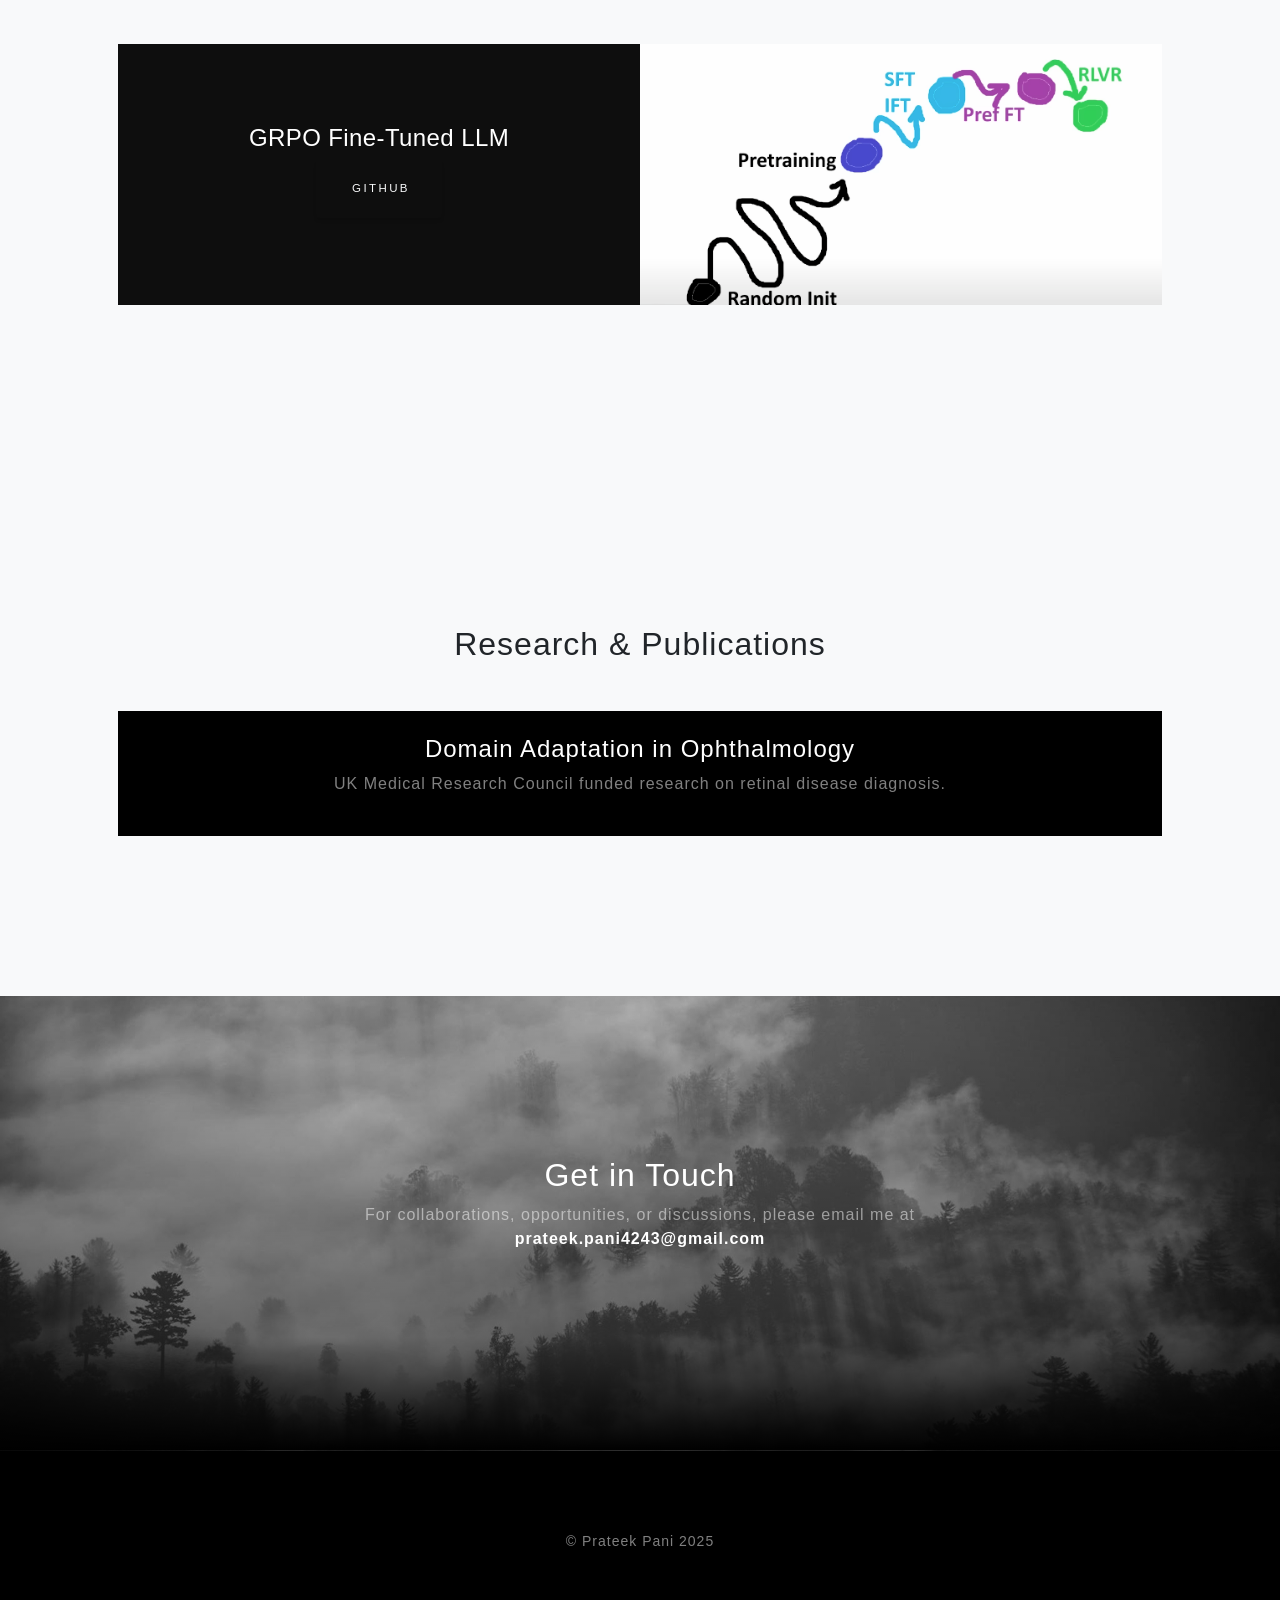
==== commit 7903db52: "updated section" ====
--- a/index.html
+++ b/index.html
@@ -292,18 +292,38 @@
 </section>
 
 <!-- ================= CONTACT ================= -->
+<!-- ================= CONTACT ================= -->
 <section class="signup-section bg-black" id="signup">
     <div class="container text-center">
         <h2 class="text-white">Get in Touch</h2>
-        <p class="text-white-50">
-            For collaborations, opportunities, or discussions, please email me at<br />
-            <strong class="text-white">prateek.pani4243@gmail.com</strong><br /><br />
-            <a href="https://github.com/prtk1729" target="_blank" class="text-white-50">GitHub</a>
-            &nbsp;·&nbsp;
-            <a href="https://www.linkedin.com/in/prateekpani4243/" target="_blank" class="text-white-50">LinkedIn</a>
+
+        <p class="text-white-50 mb-3">
+            For collaborations, opportunities, or discussions, please email me at
+            <br />
+            <strong class="text-white">
+                prateek.pani4243@gmail.com
+            </strong>
         </p>
-    </div>
-</section>
+
+        <!-- Social Icons -->
+        <div class="mt-3">
+            <a href="https://github.com/prtk1729"
+               target="_blank"
+               class="text-white-50 mx-3"
+               aria-label="GitHub">
+                <i class="fab fa-github fa-lg"></i>
+            </a>
+
+            <a href="https://www.linkedin.com/in/prateekpani4243/"
+               target="_blank"
+               class="text-white-50 mx-3"
+               aria-label="LinkedIn">
+                <i class="fab fa-linkedin fa-lg"></i>
+            </a>
+        </div>
+    </div>
+</section>
+
 
 <footer class="footer bg-black small text-center text-white-50">
     <div class="container">© Prateek Pani 2025</div>
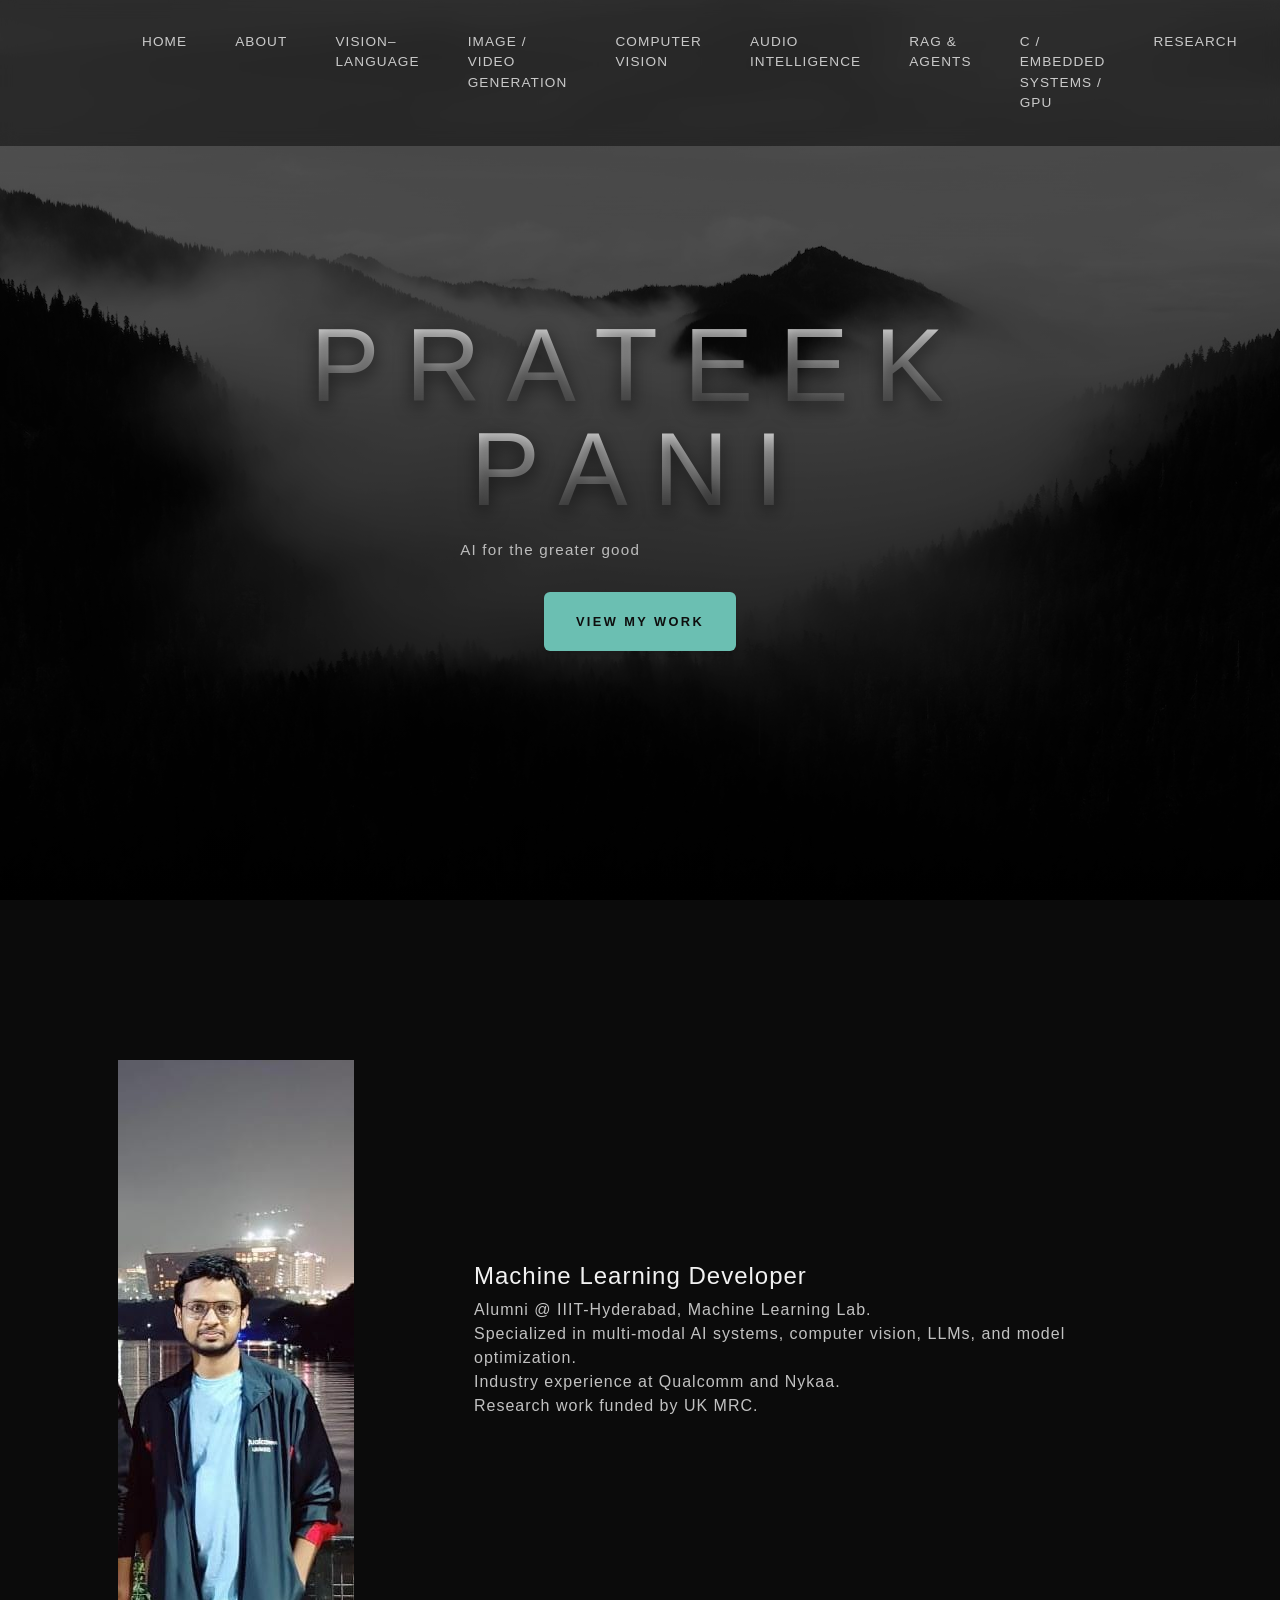
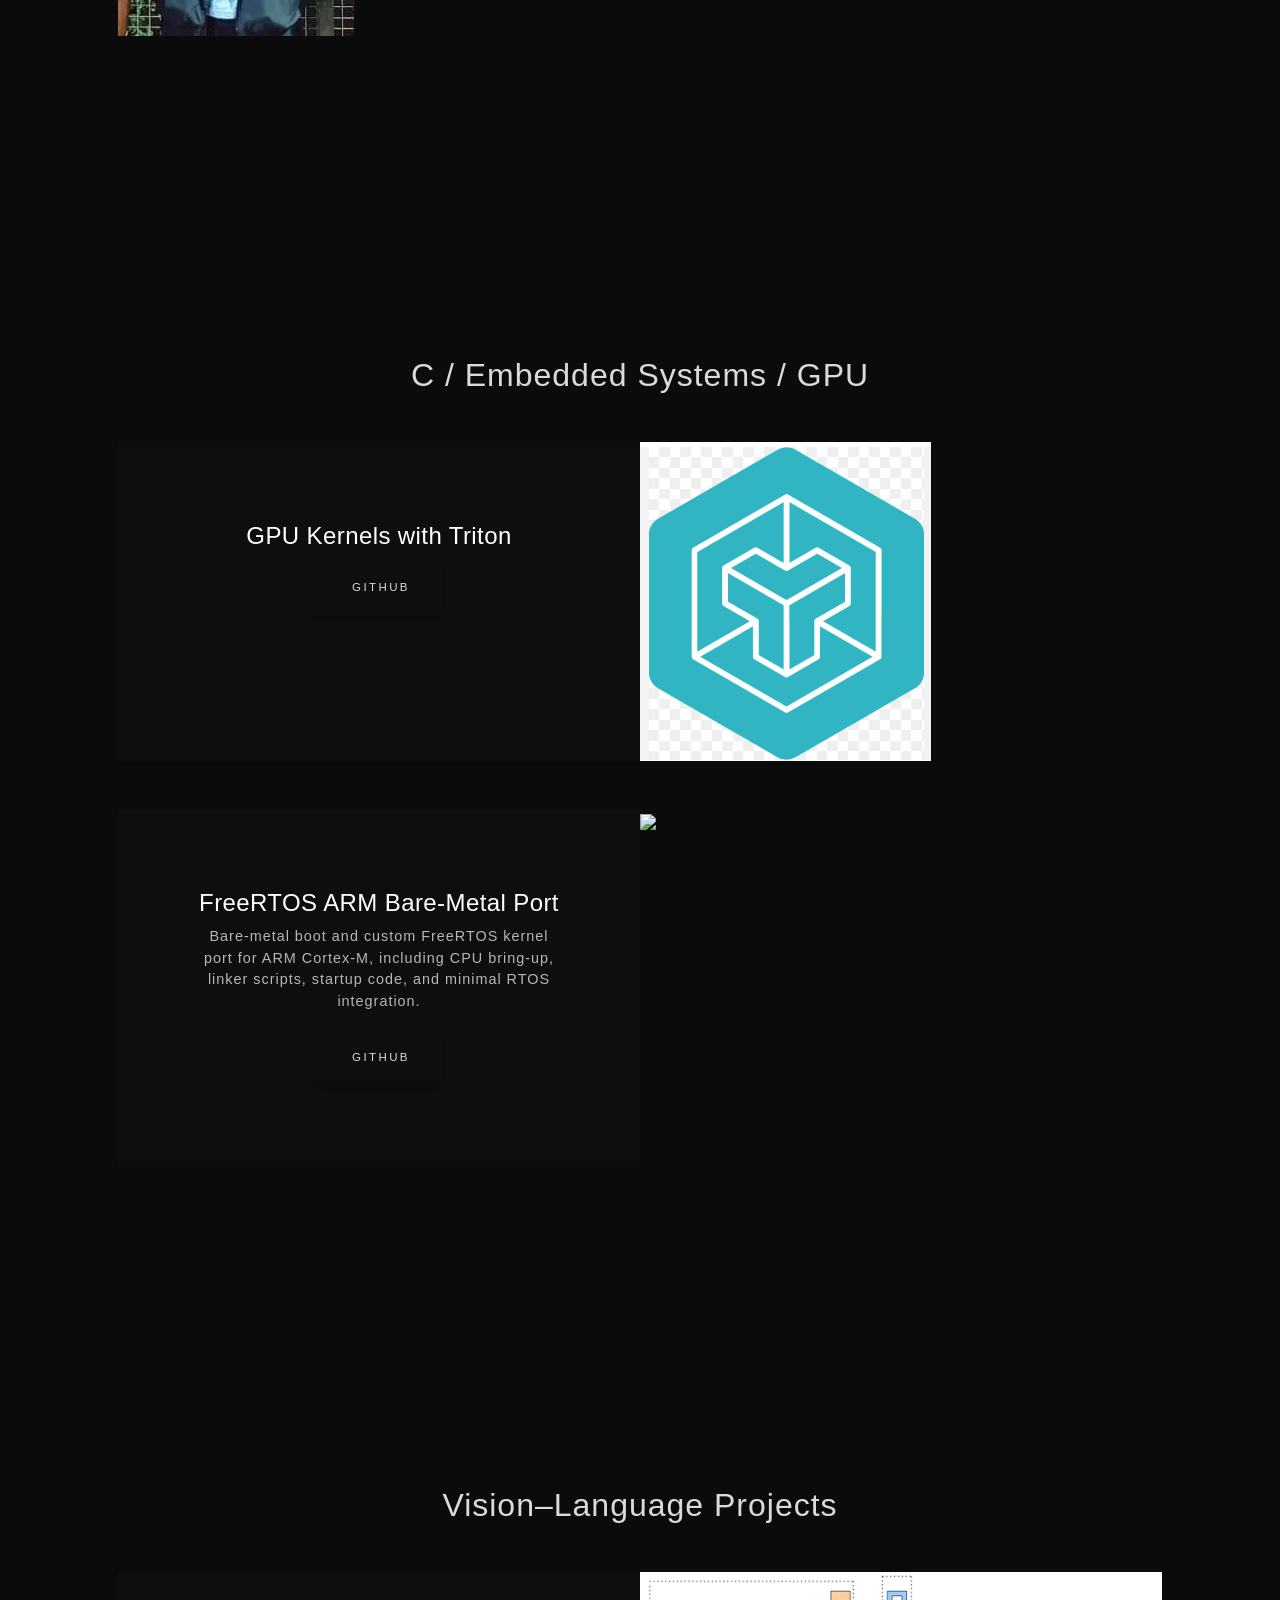
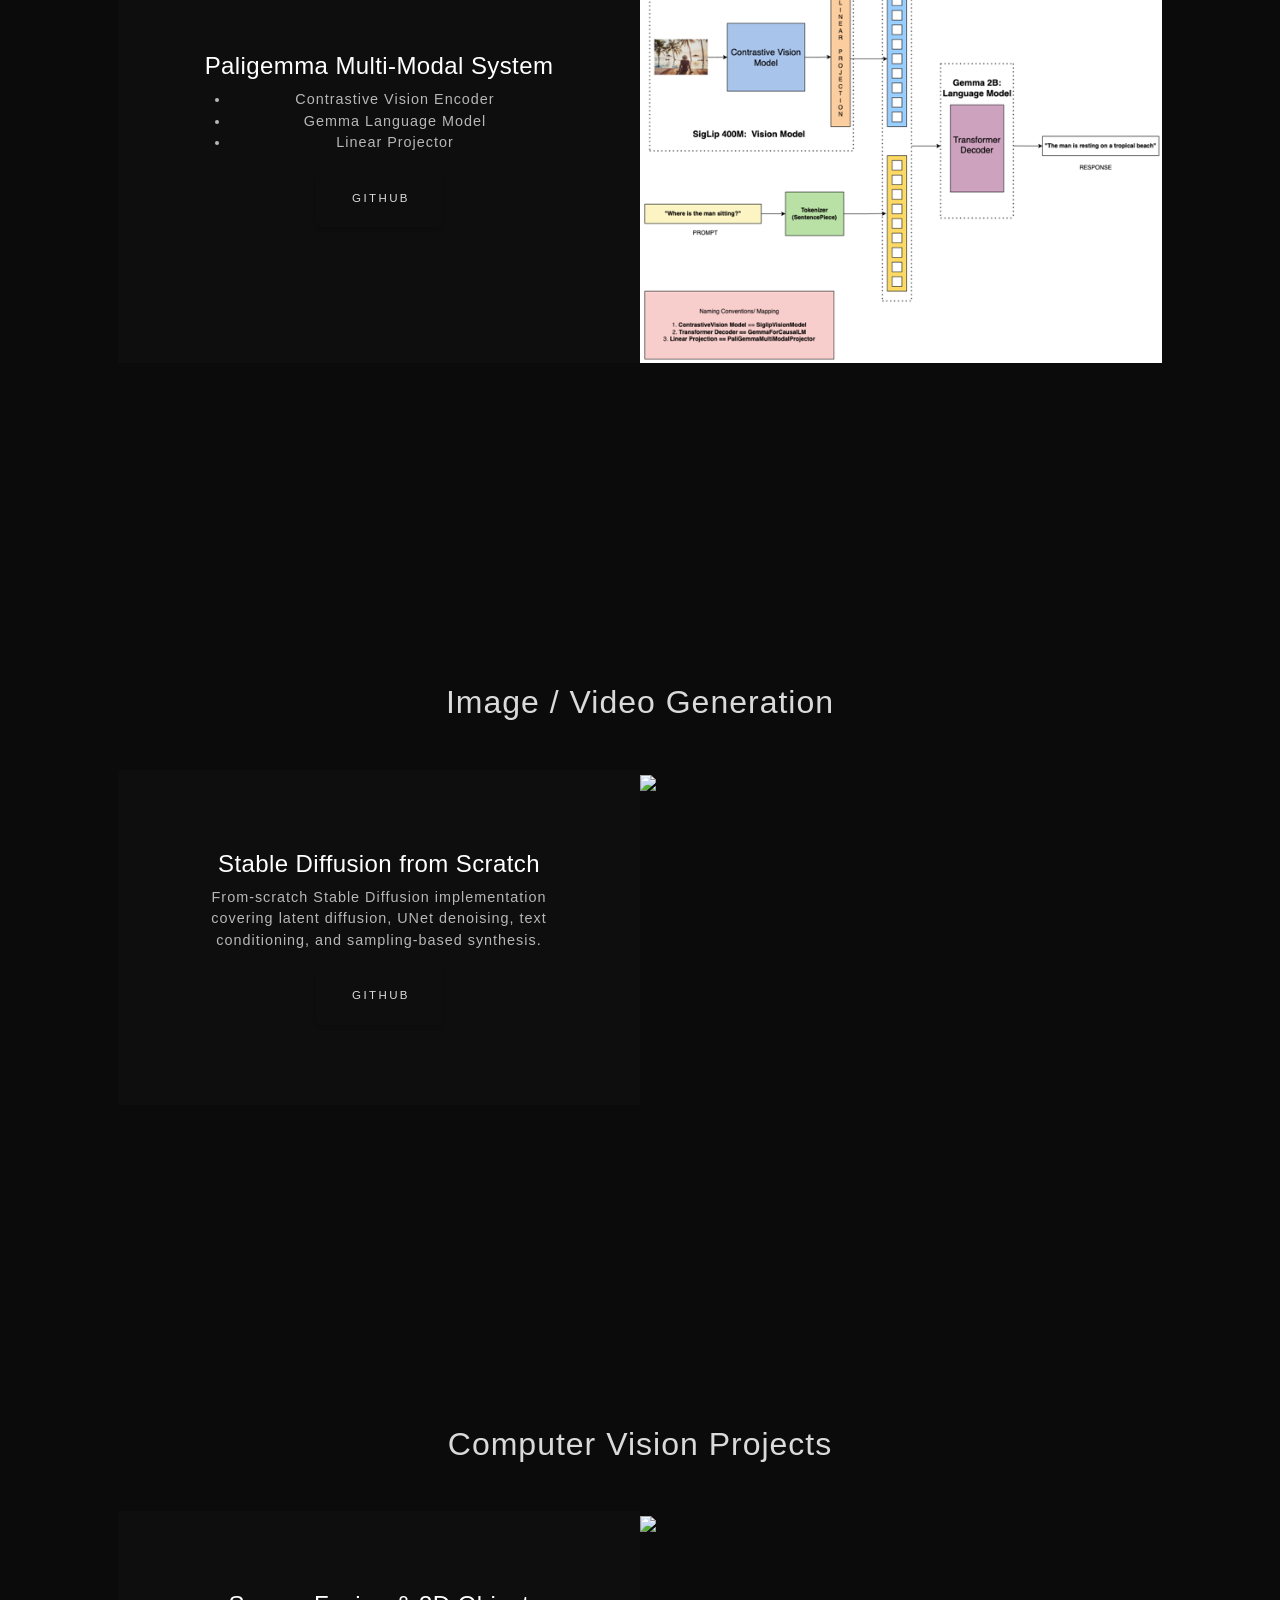
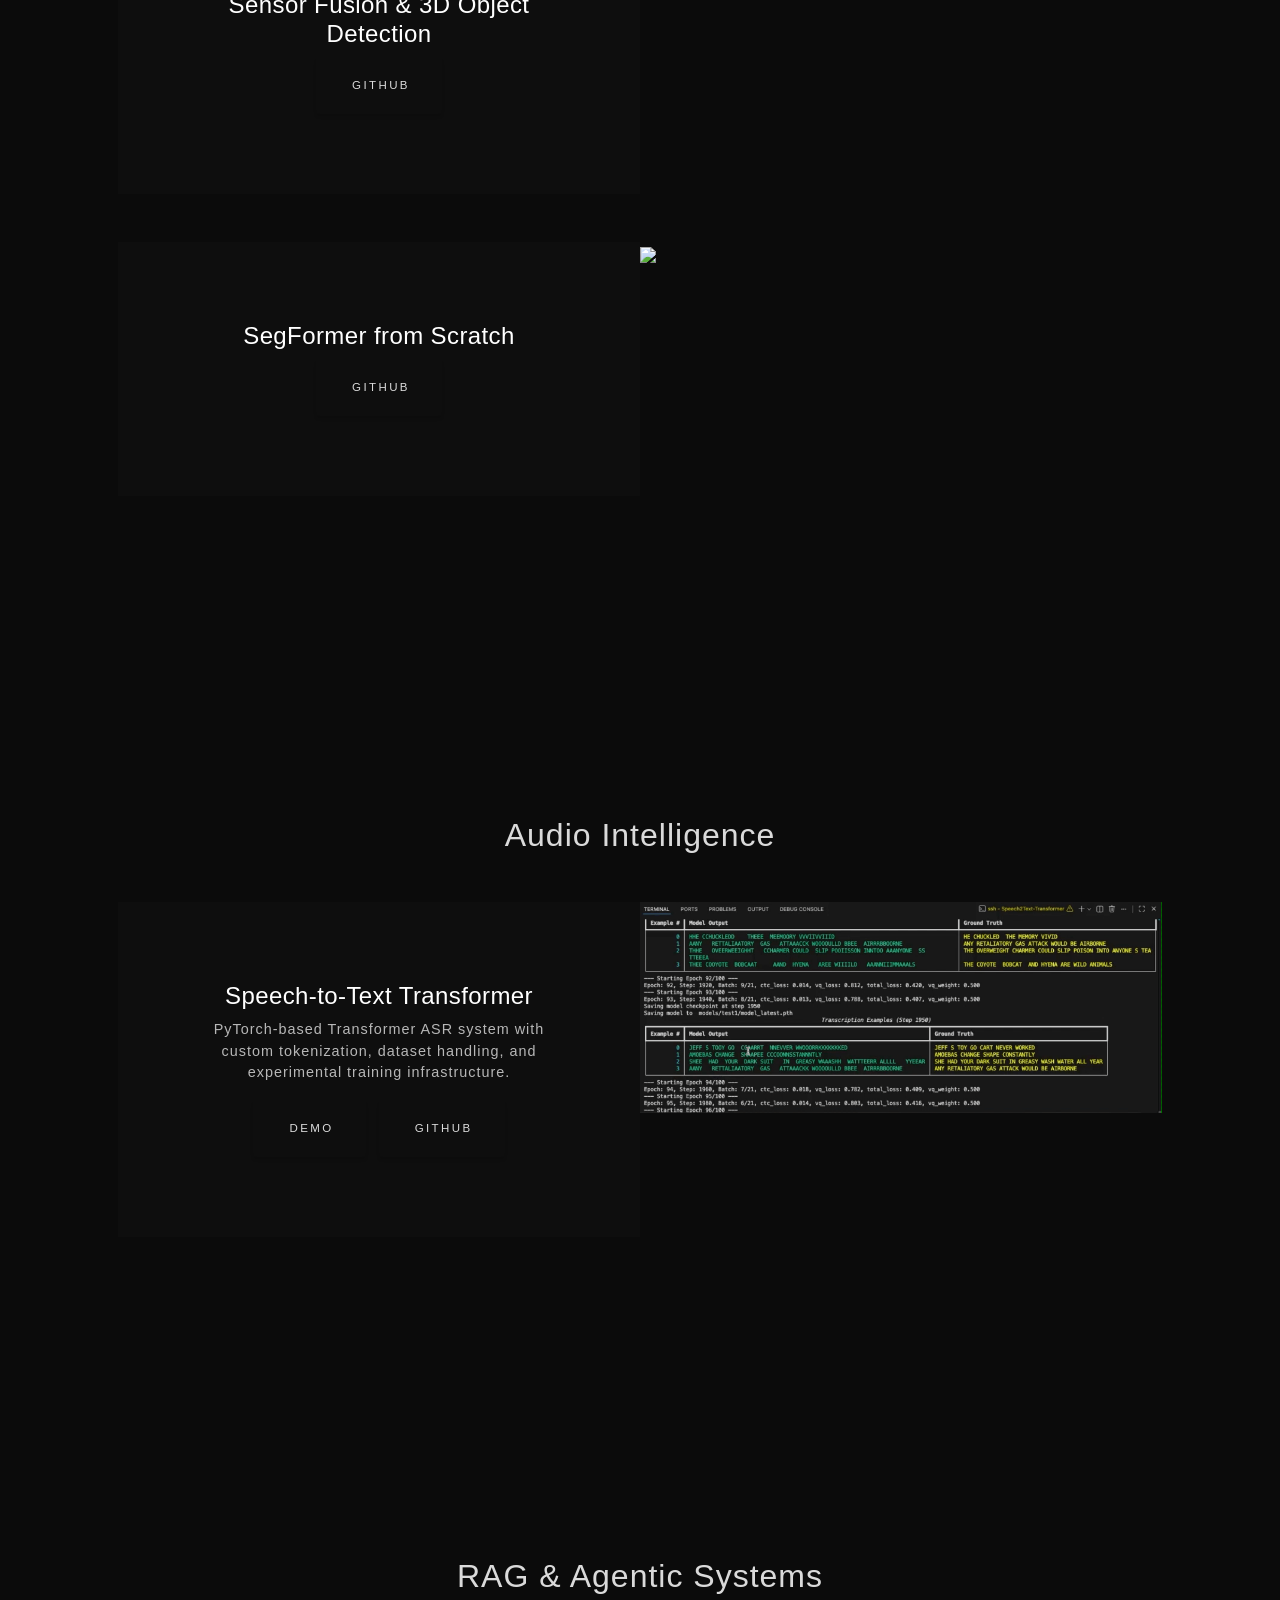
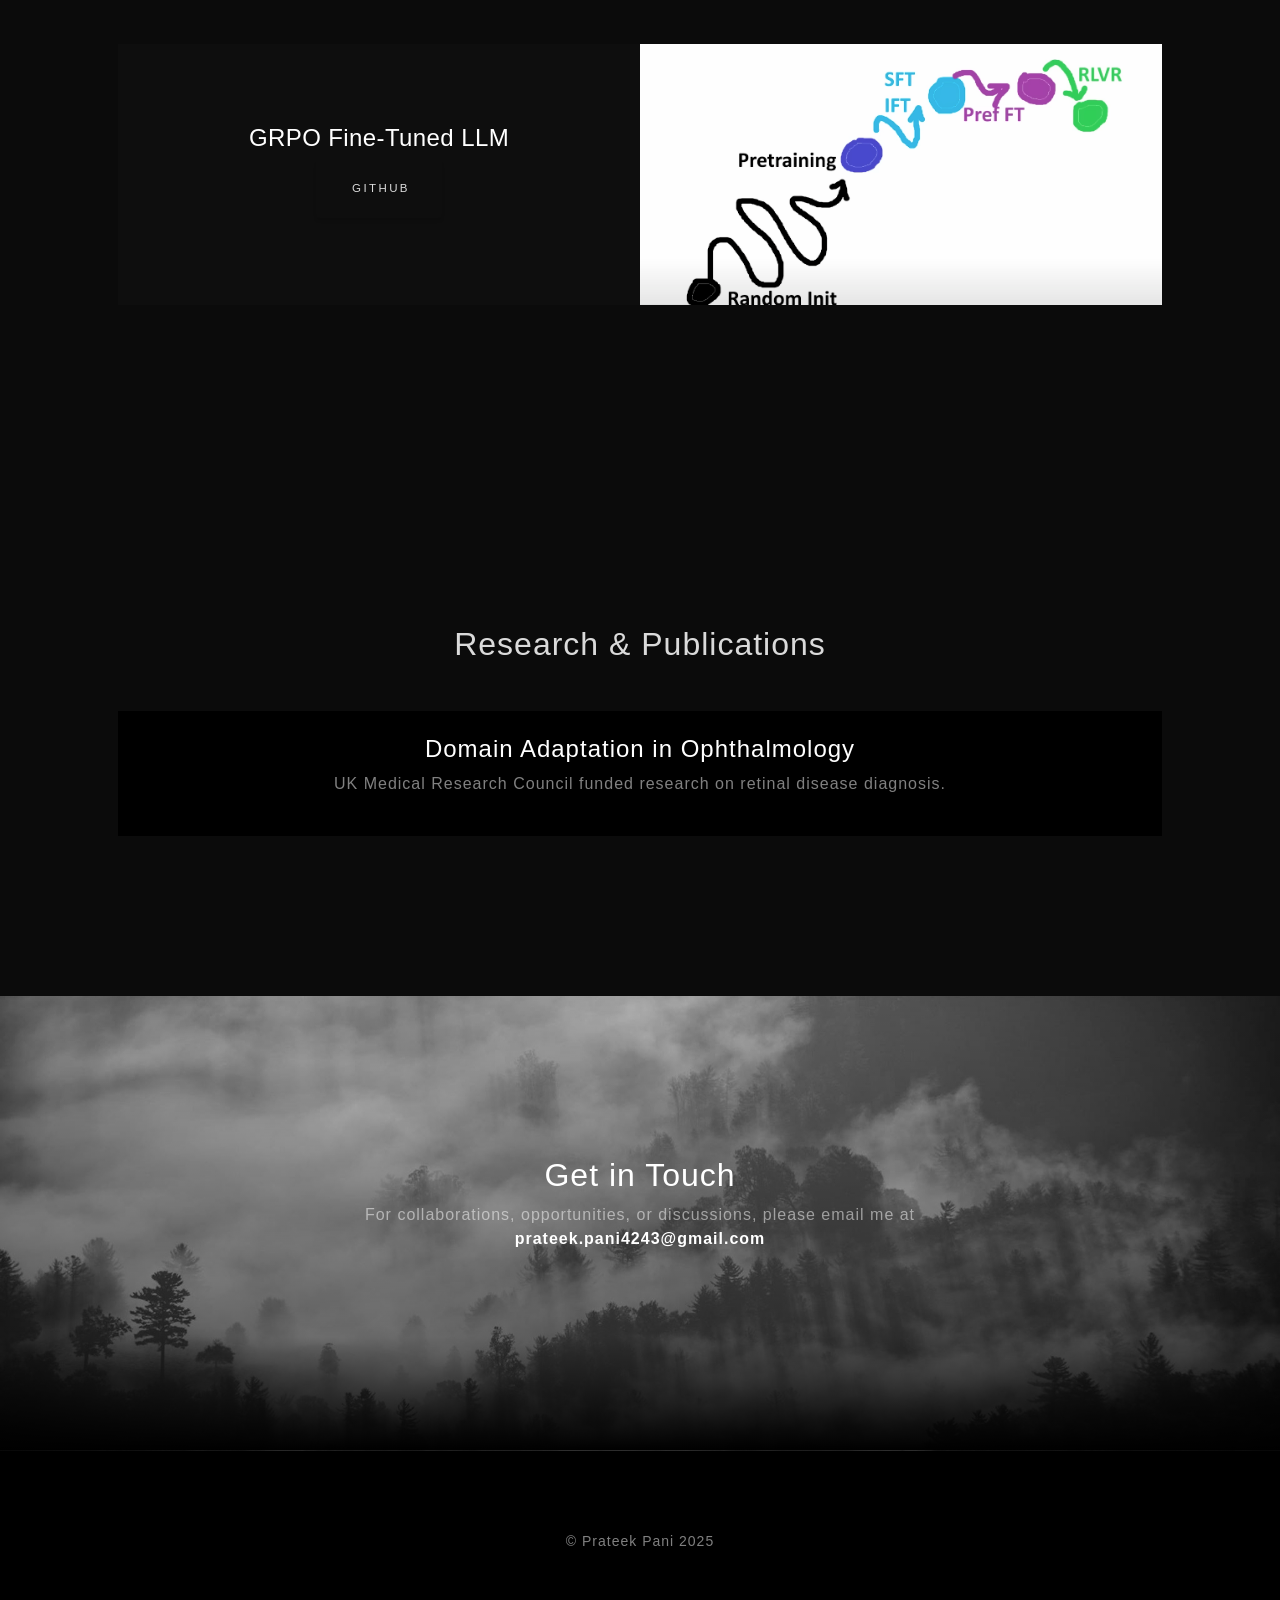
==== commit ee4e5181: "updated section" ====
--- a/index.html
+++ b/index.html
@@ -16,12 +16,15 @@
 <!-- ================= NAVBAR ================= -->
 <nav class="navbar navbar-expand-lg navbar-light fixed-top" id="mainNav">
     <div class="container px-4 px-lg-5">
-        <a class="navbar-brand" href="#page-top">Home</a>
         <button class="navbar-toggler" type="button" data-bs-toggle="collapse" data-bs-target="#navbarResponsive">
             Menu <i class="fas fa-bars"></i>
         </button>
+
         <div class="collapse navbar-collapse" id="navbarResponsive">
             <ul class="navbar-nav ms-auto">
+                <li class="nav-item">
+                    <a class="nav-link" href="#page-top">Home</a>
+                </li>
                 <li class="nav-item"><a class="nav-link" href="#about">About</a></li>
                 <li class="nav-item"><a class="nav-link" href="#vision-language">Vision–Language</a></li>
                 <li class="nav-item"><a class="nav-link" href="#image-video-generation">Image / Video Generation</a></li>
@@ -42,7 +45,10 @@
         <div class="text-center">
             <h1 class="mx-auto my-0 text-uppercase">Prateek</h1>
             <h1 class="mx-auto my-0 text-uppercase">Pani</h1>
-            <h2 class="text-white-50 mt-4">AI for the greater good</h2>
+
+            <!-- Dedicated subtitle class (no Bootstrap spacing utilities) -->
+            <h2 class="hero-subtitle">AI for the greater good</h2>
+
             <a class="btn btn-primary mt-4" href="#about">View my work</a>
         </div>
     </div>
@@ -67,6 +73,7 @@
         </div>
     </div>
 </section>
+
 
 <!-- ================= SYSTEMS ================= -->
 <section class="projects-section bg-light" id="systems">
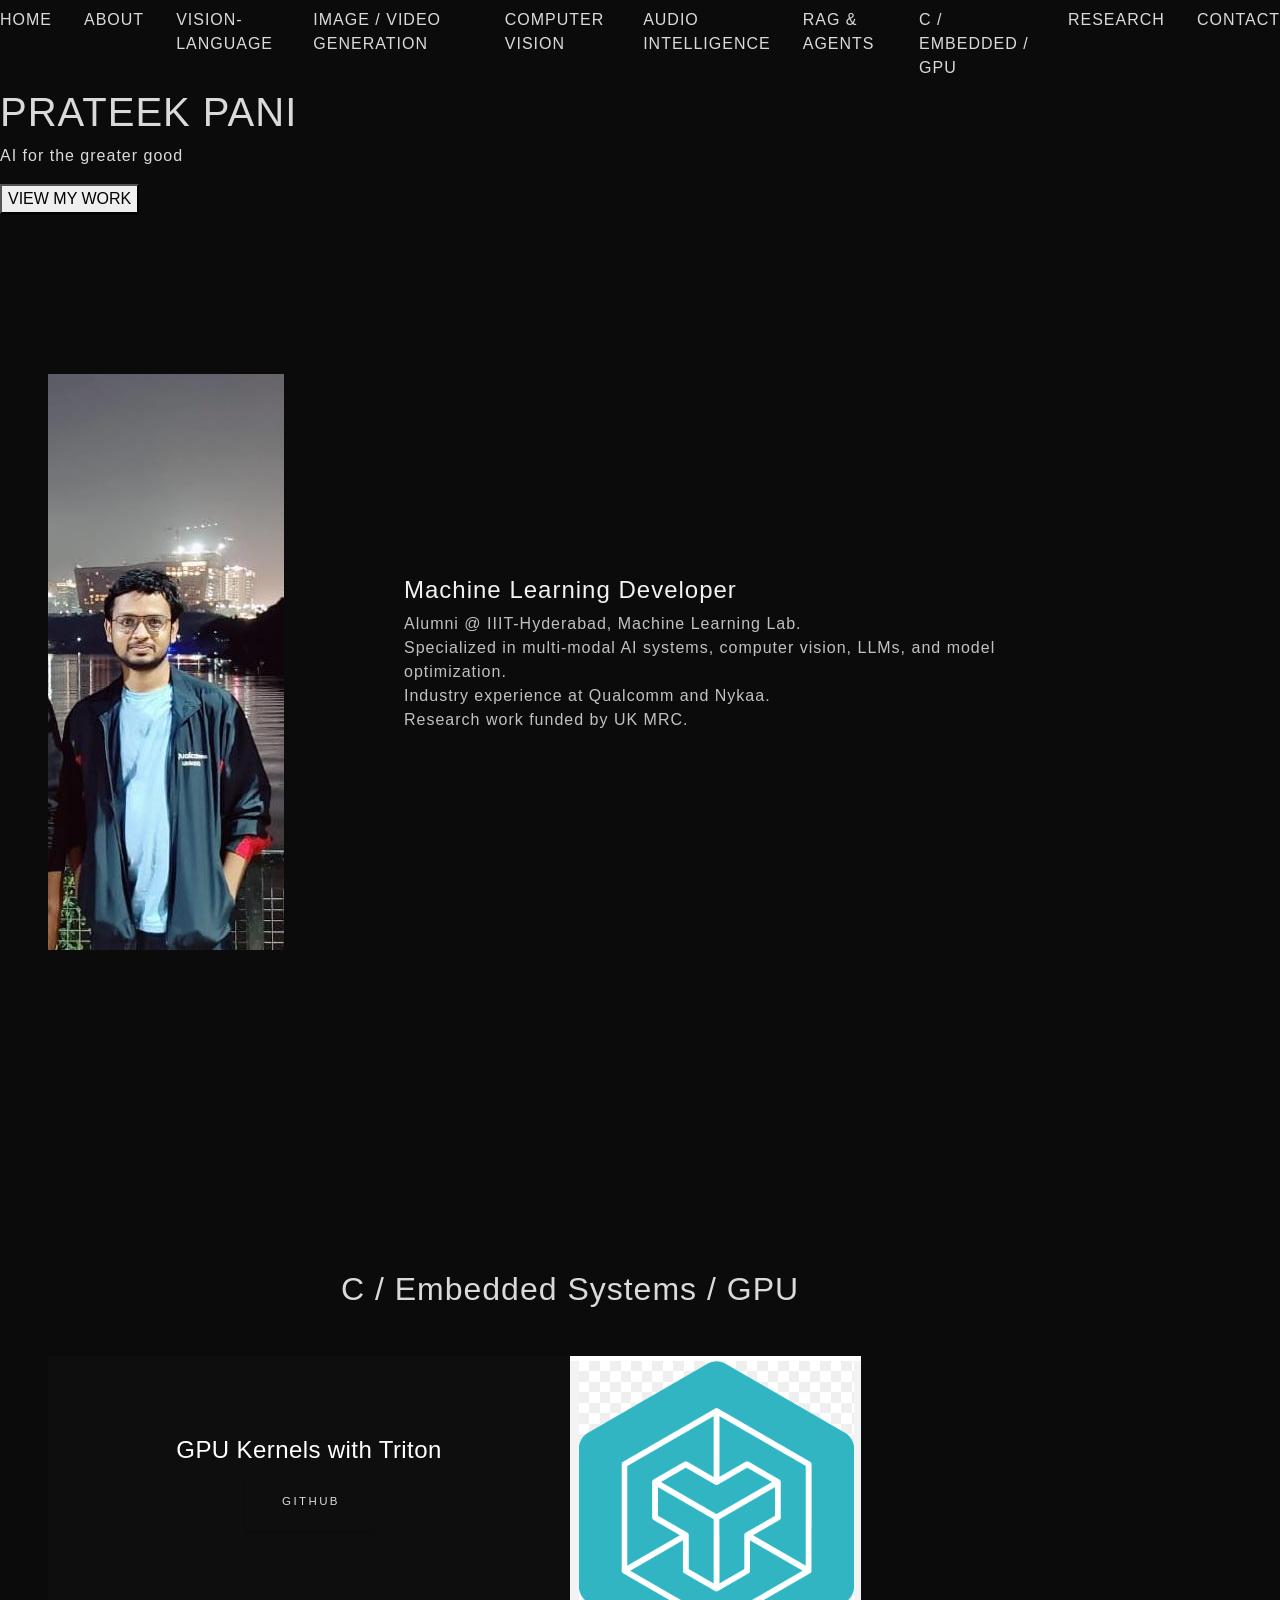
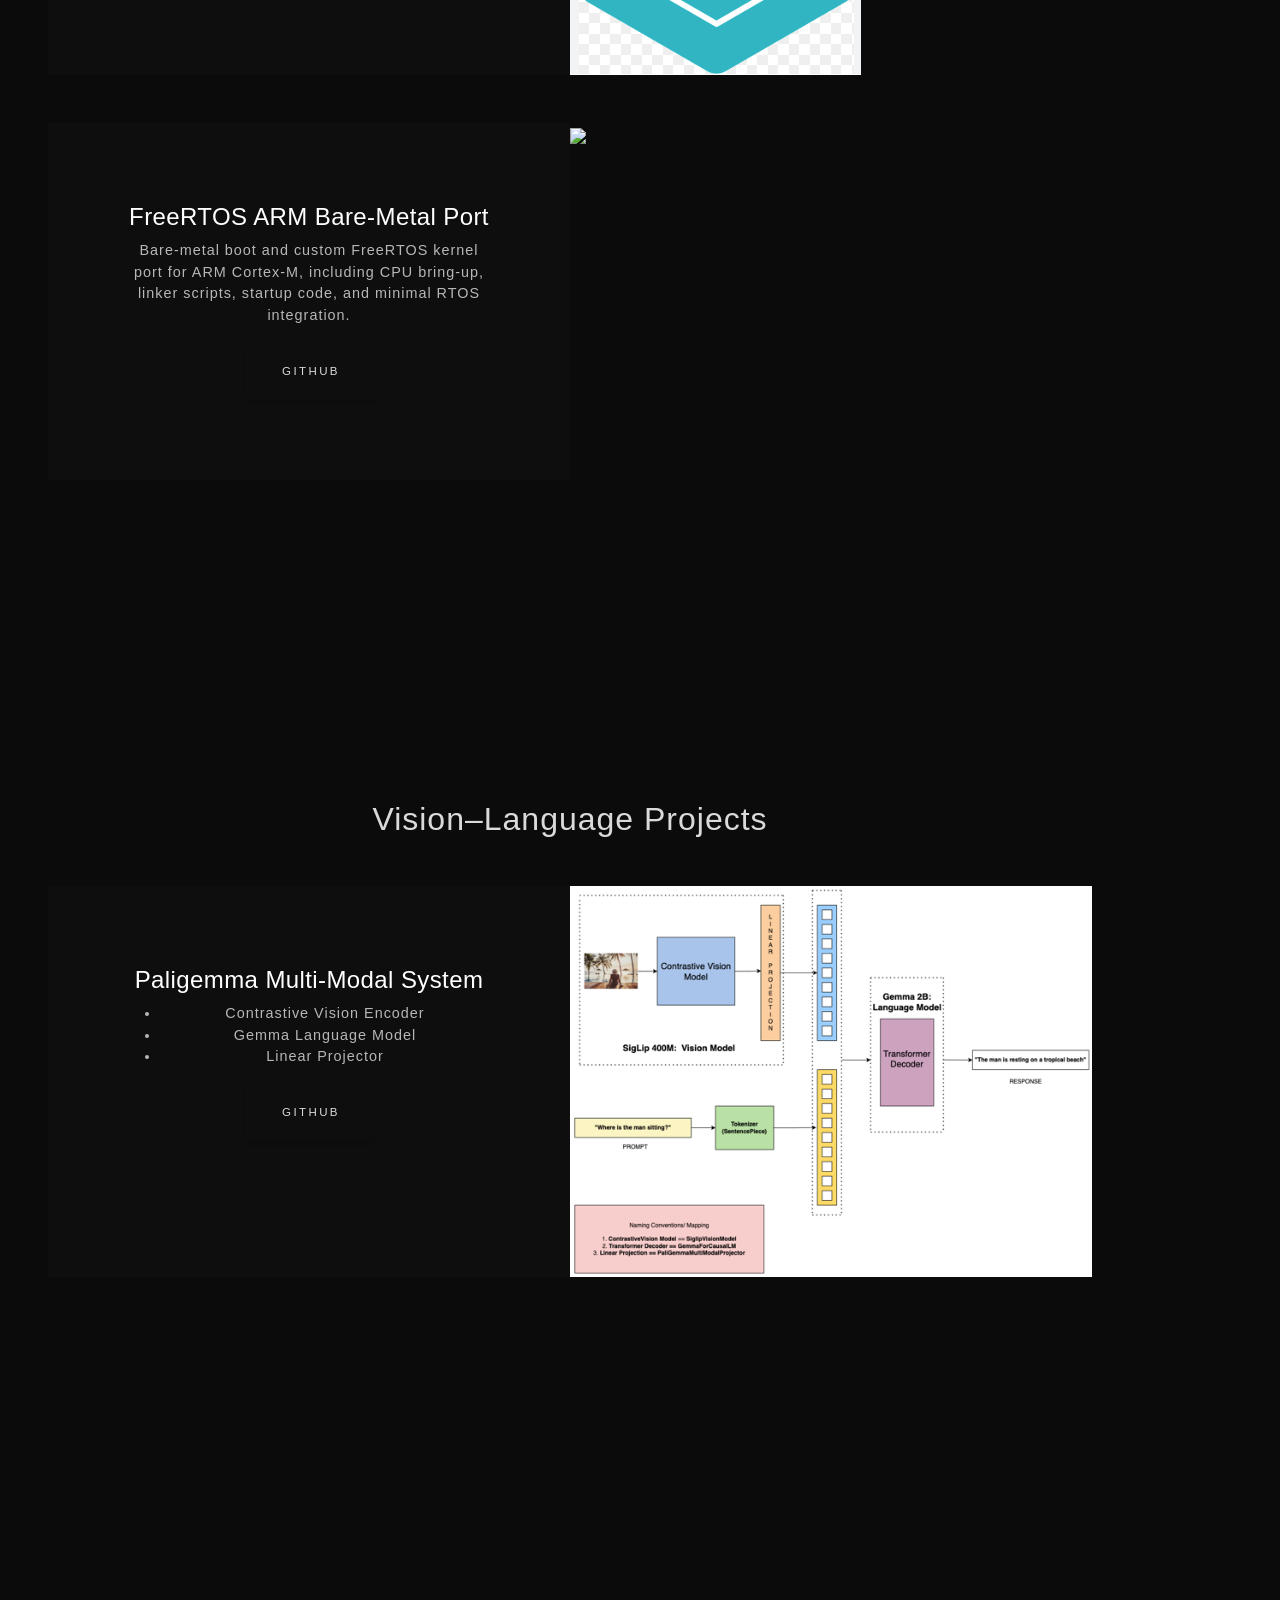
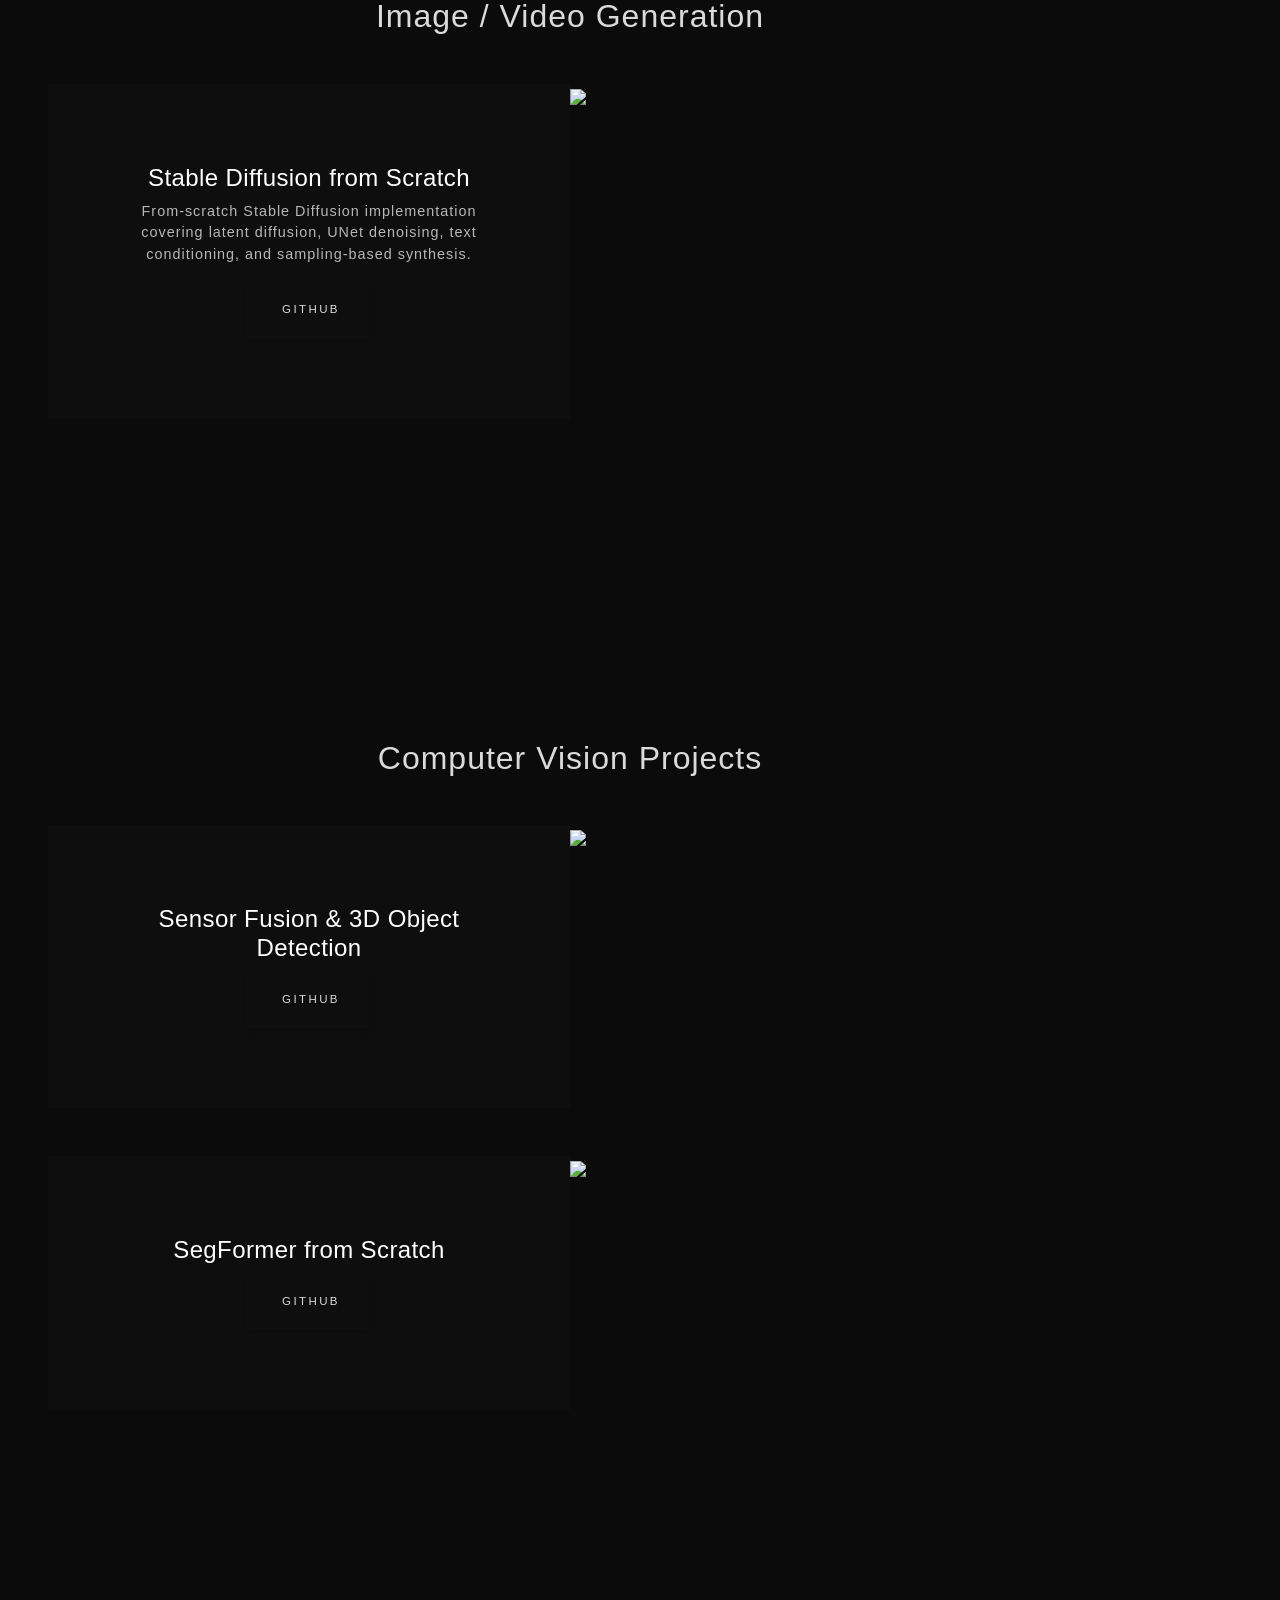
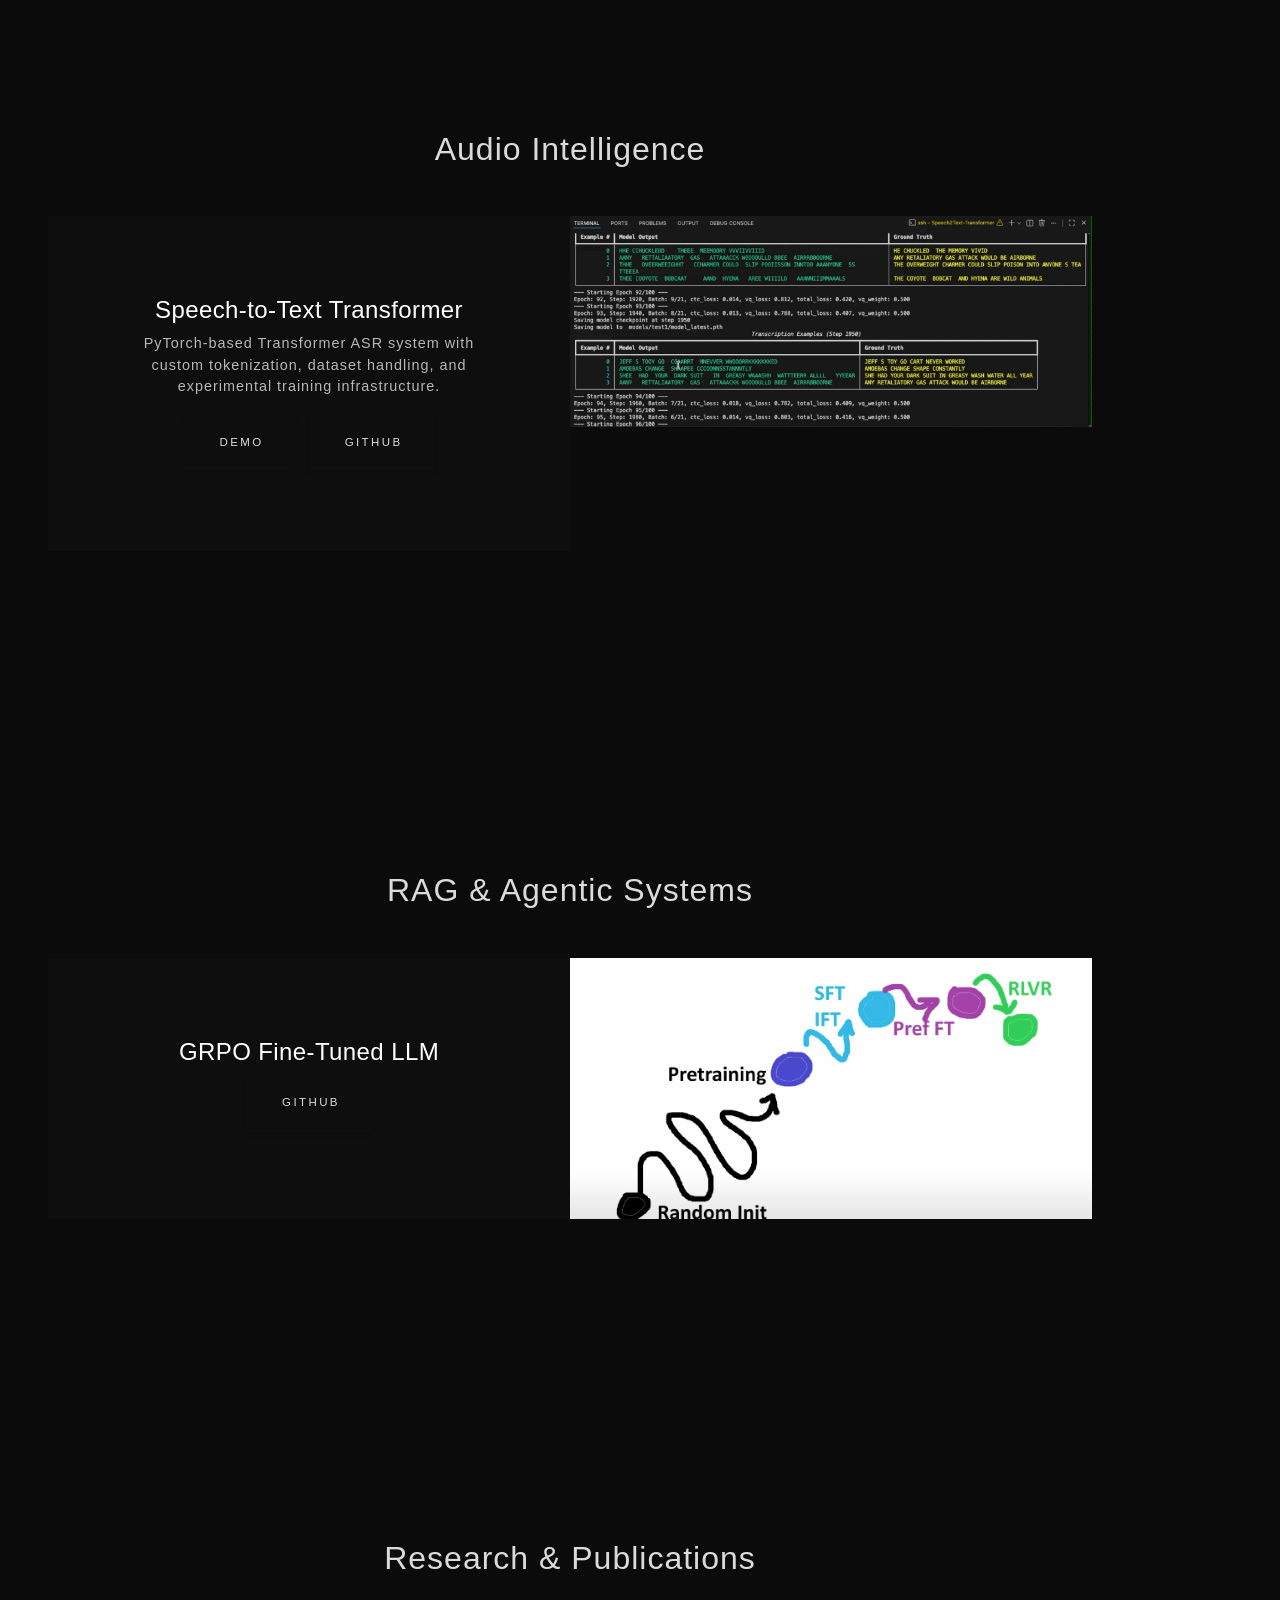
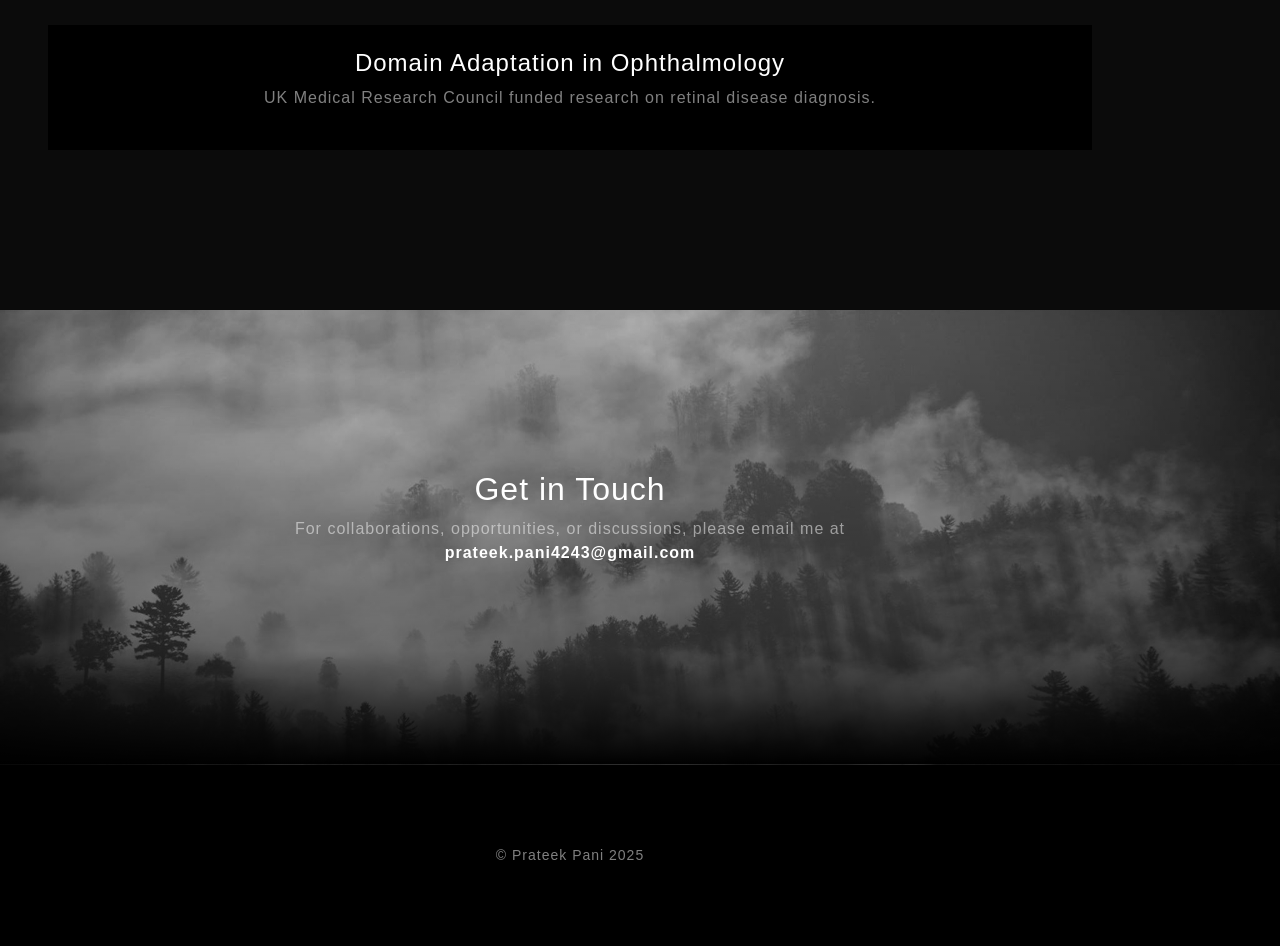
==== commit 838804ca: "updated section" ====
--- a/index.html
+++ b/index.html
@@ -14,45 +14,29 @@
 <body id="page-top">
 
 <!-- ================= NAVBAR ================= -->
-<nav class="navbar navbar-expand-lg navbar-light fixed-top" id="mainNav">
-    <div class="container px-4 px-lg-5">
-        <button class="navbar-toggler" type="button" data-bs-toggle="collapse" data-bs-target="#navbarResponsive">
-            Menu <i class="fas fa-bars"></i>
-        </button>
-
-        <div class="collapse navbar-collapse" id="navbarResponsive">
-            <ul class="navbar-nav ms-auto">
-                <li class="nav-item">
-                    <a class="nav-link" href="#page-top">Home</a>
-                </li>
-                <li class="nav-item"><a class="nav-link" href="#about">About</a></li>
-                <li class="nav-item"><a class="nav-link" href="#vision-language">Vision–Language</a></li>
-                <li class="nav-item"><a class="nav-link" href="#image-video-generation">Image / Video Generation</a></li>
-                <li class="nav-item"><a class="nav-link" href="#cv-projects">Computer Vision</a></li>
-                <li class="nav-item"><a class="nav-link" href="#audio-dl">Audio Intelligence</a></li>
-                <li class="nav-item"><a class="nav-link" href="#rag-agents">RAG & Agents</a></li>
-                <li class="nav-item"><a class="nav-link" href="#systems">C / Embedded Systems / GPU</a></li>
-                <li class="nav-item"><a class="nav-link" href="#research">Research</a></li>
-                <li class="nav-item"><a class="nav-link" href="#signup">Contact</a></li>
-            </ul>
-        </div>
-    </div>
+<nav class="navbar">
+  <ul>
+    <li>HOME</li>
+    <li>ABOUT</li>
+    <li>VISION-LANGUAGE</li>
+    <li>IMAGE / VIDEO GENERATION</li>
+    <li>COMPUTER VISION</li>
+    <li>AUDIO INTELLIGENCE</li>
+    <li>RAG & AGENTS</li>
+    <li>C / EMBEDDED / GPU</li>
+    <li>RESEARCH</li>
+    <li>CONTACT</li>
+  </ul>
 </nav>
 
+
 <!-- ================= HERO ================= -->
-<header class="masthead">
-    <div class="container d-flex h-100 align-items-center justify-content-center">
-        <div class="text-center">
-            <h1 class="mx-auto my-0 text-uppercase">Prateek</h1>
-            <h1 class="mx-auto my-0 text-uppercase">Pani</h1>
-
-            <!-- Dedicated subtitle class (no Bootstrap spacing utilities) -->
-            <h2 class="hero-subtitle">AI for the greater good</h2>
-
-            <a class="btn btn-primary mt-4" href="#about">View my work</a>
-        </div>
-    </div>
-</header>
+<section class="hero">
+  <h1>PRATEEK PANI</h1>
+  <p>AI for the greater good</p>
+  <button>VIEW MY WORK</button>
+</section>
+
 
 <!-- ================= ABOUT ================= -->
 <section class="projects-section bg-light" id="about">
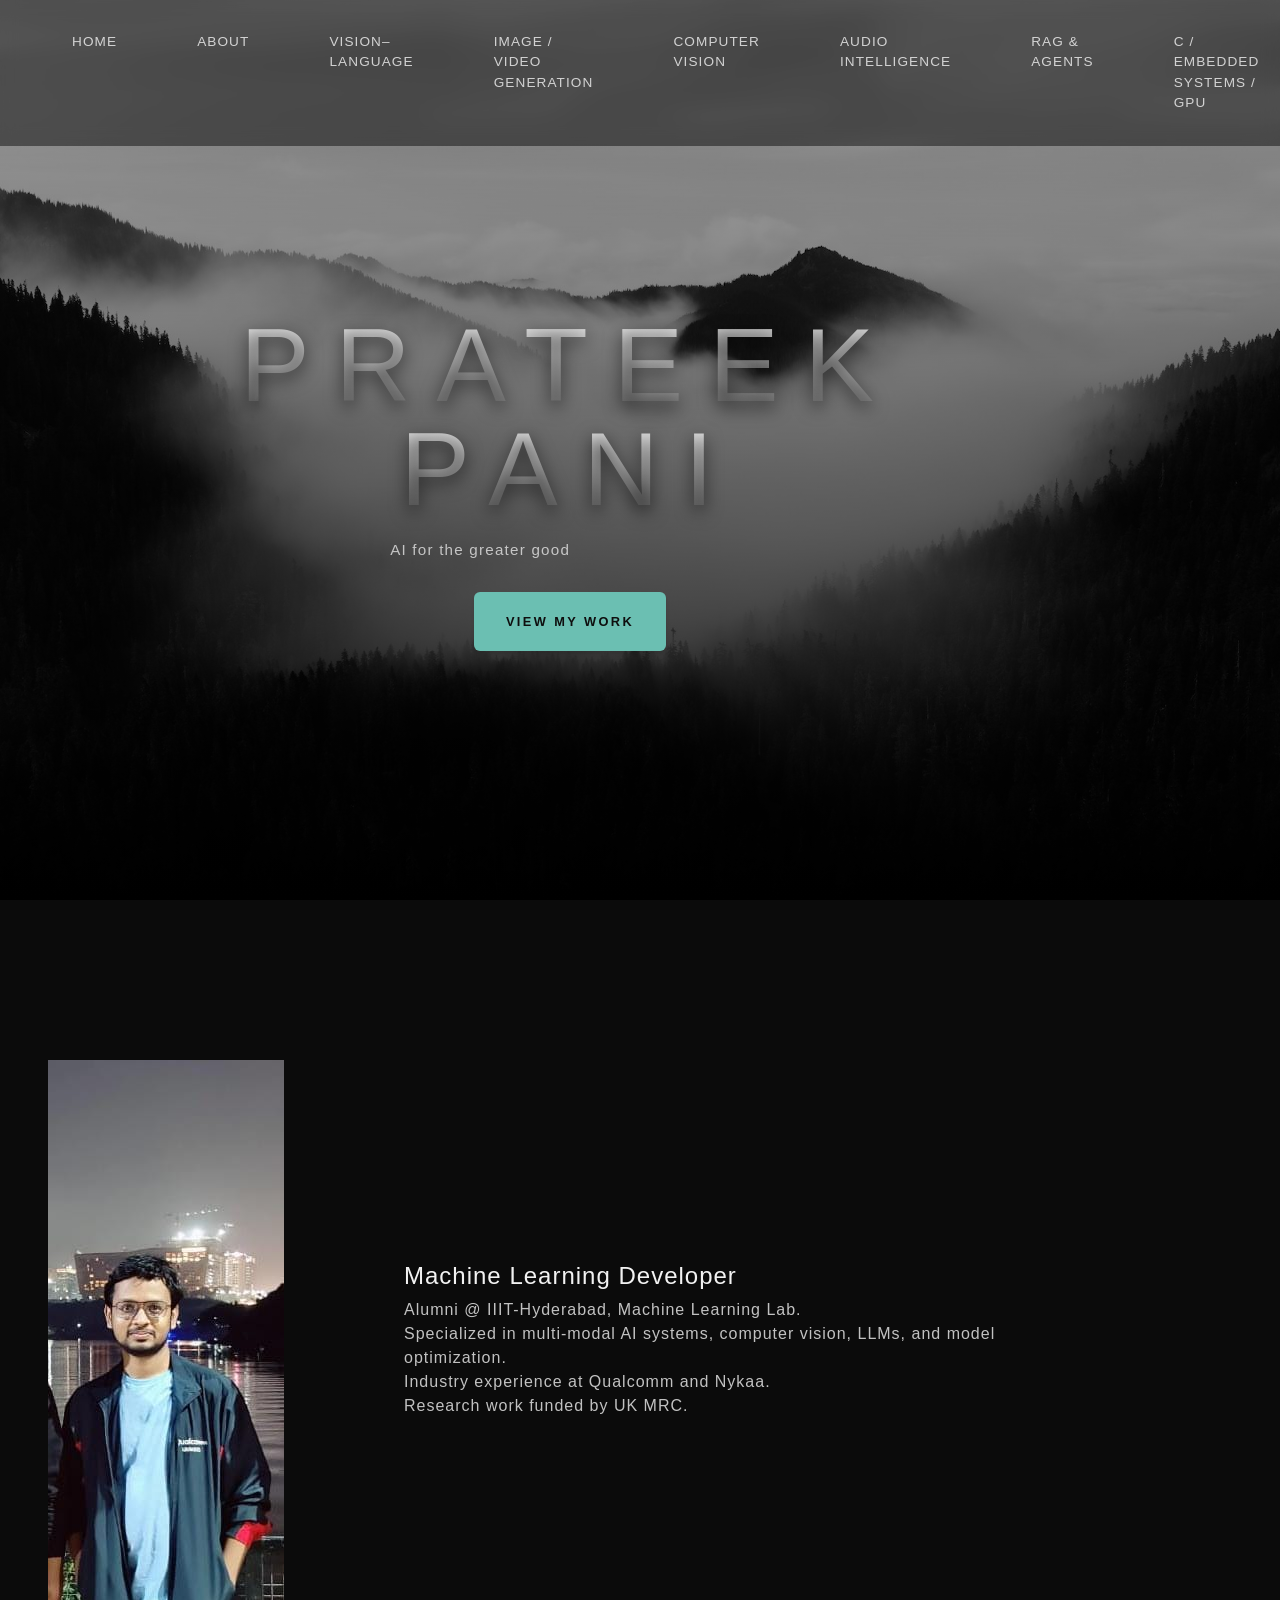
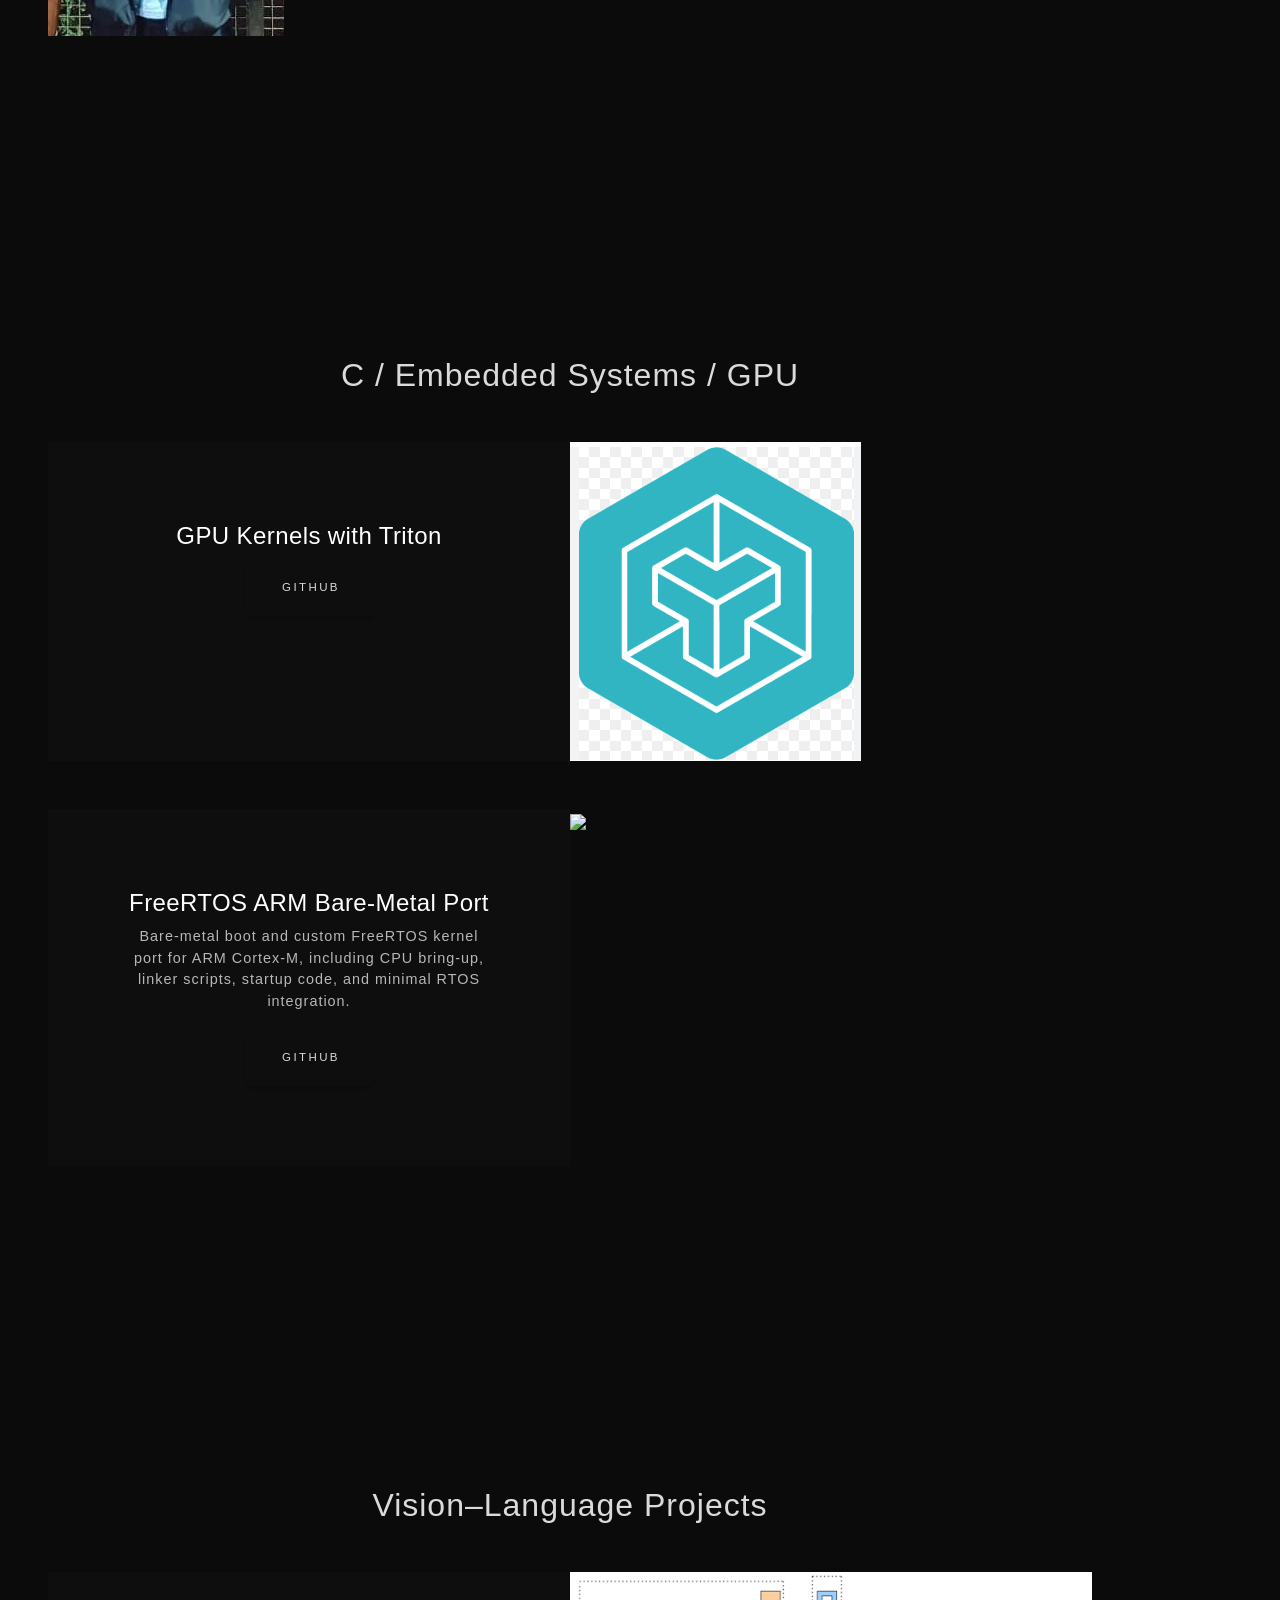
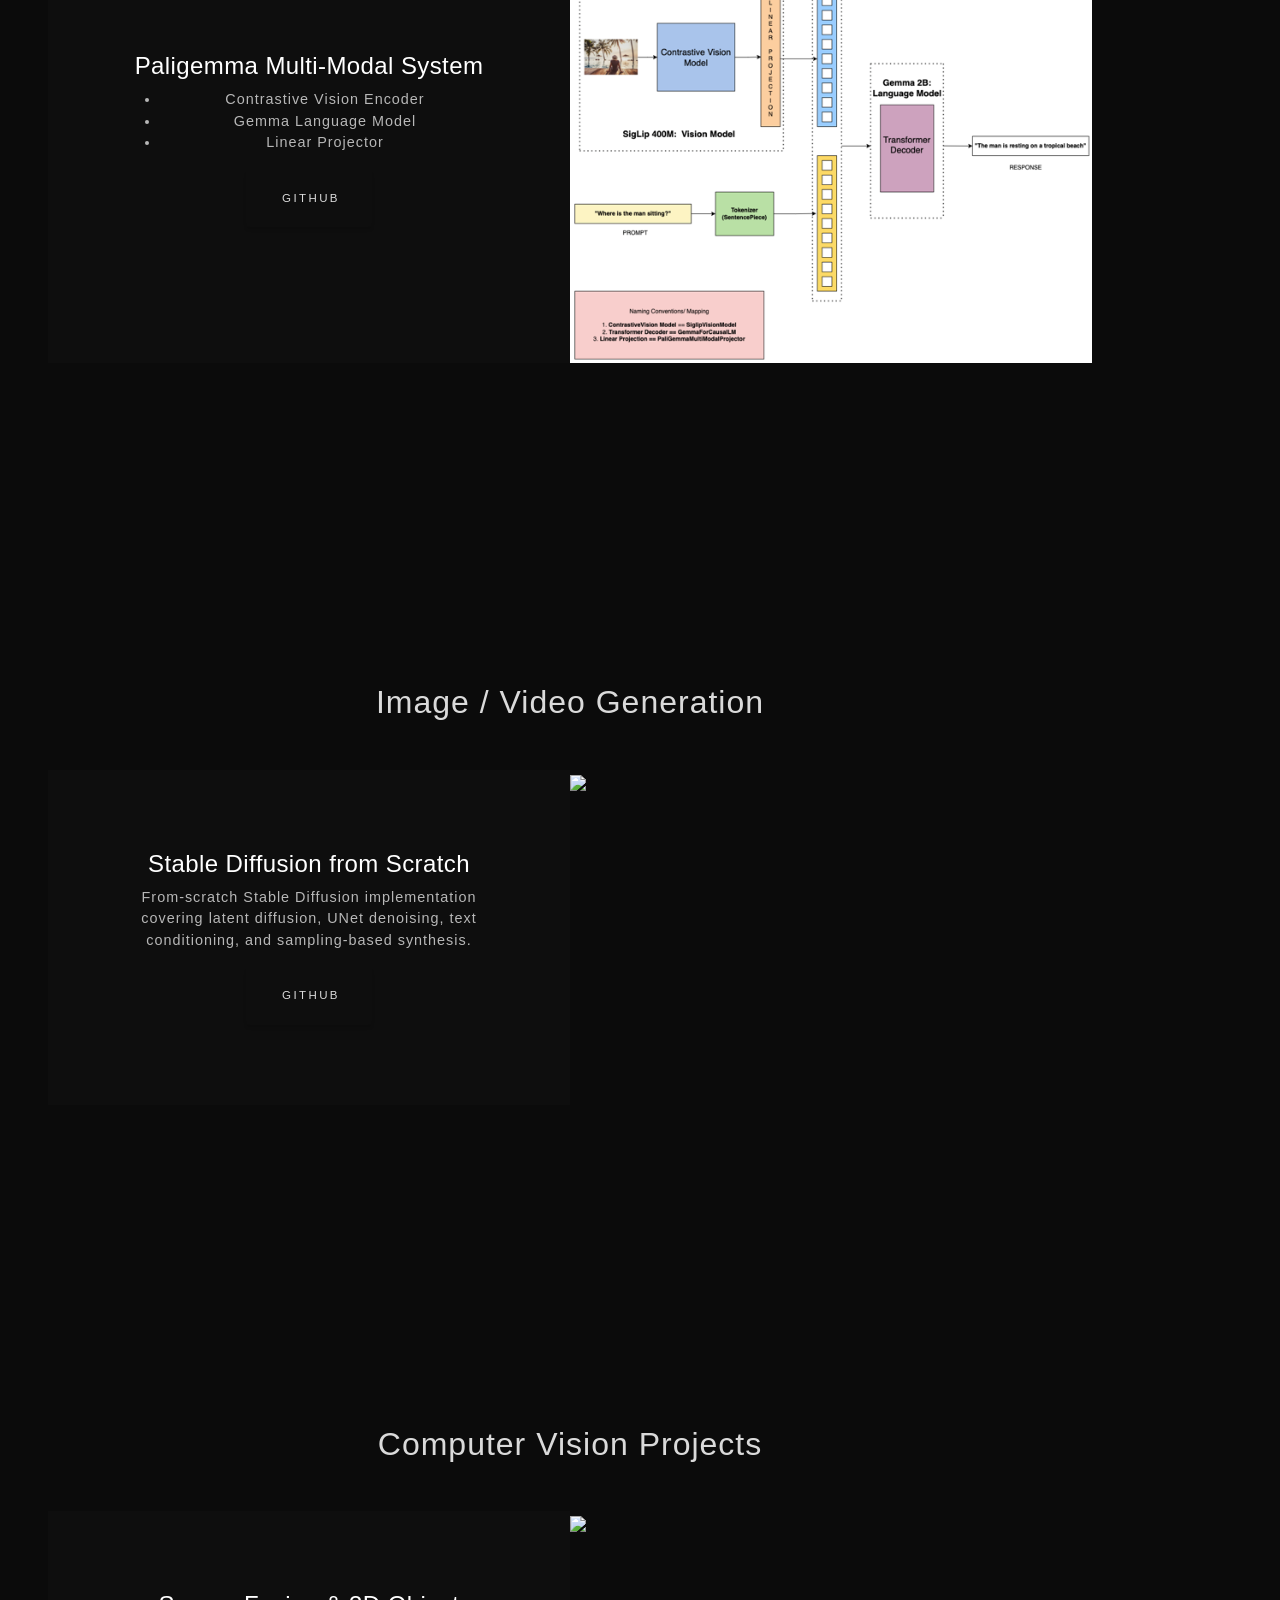
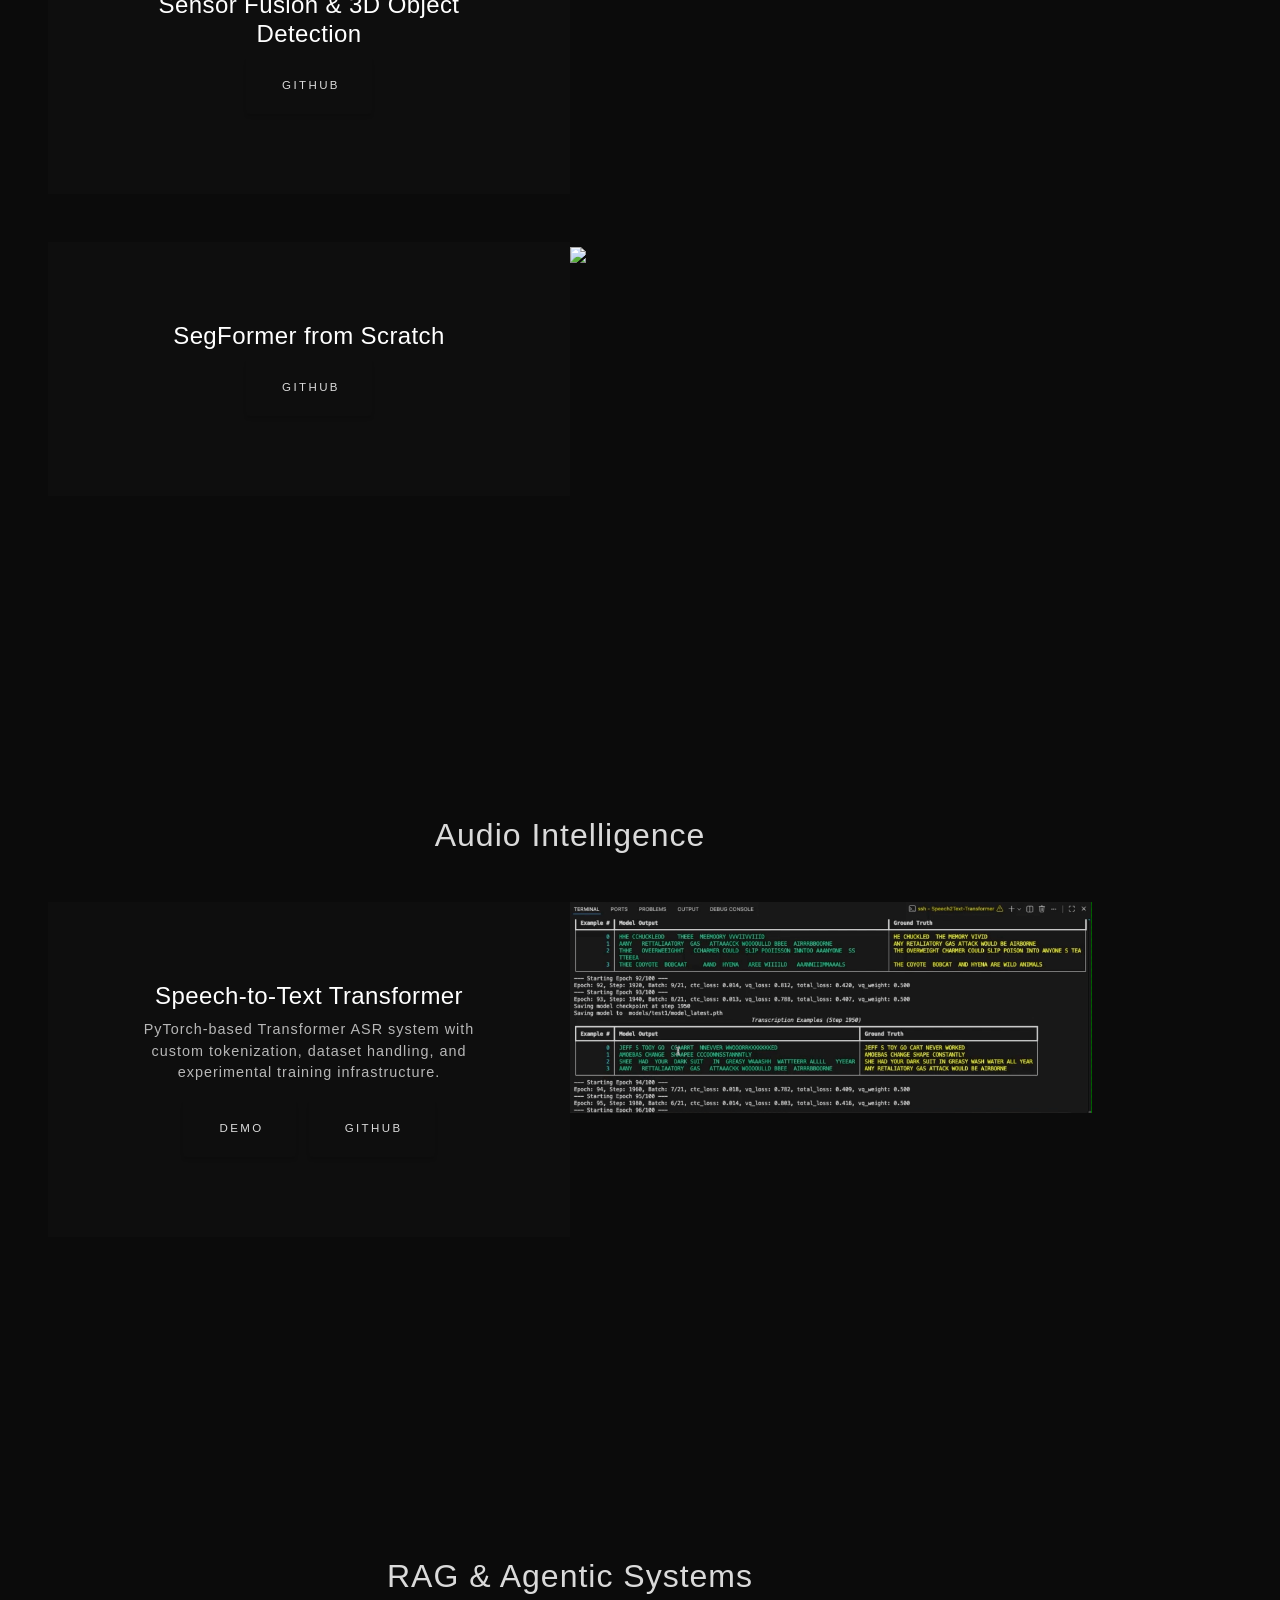
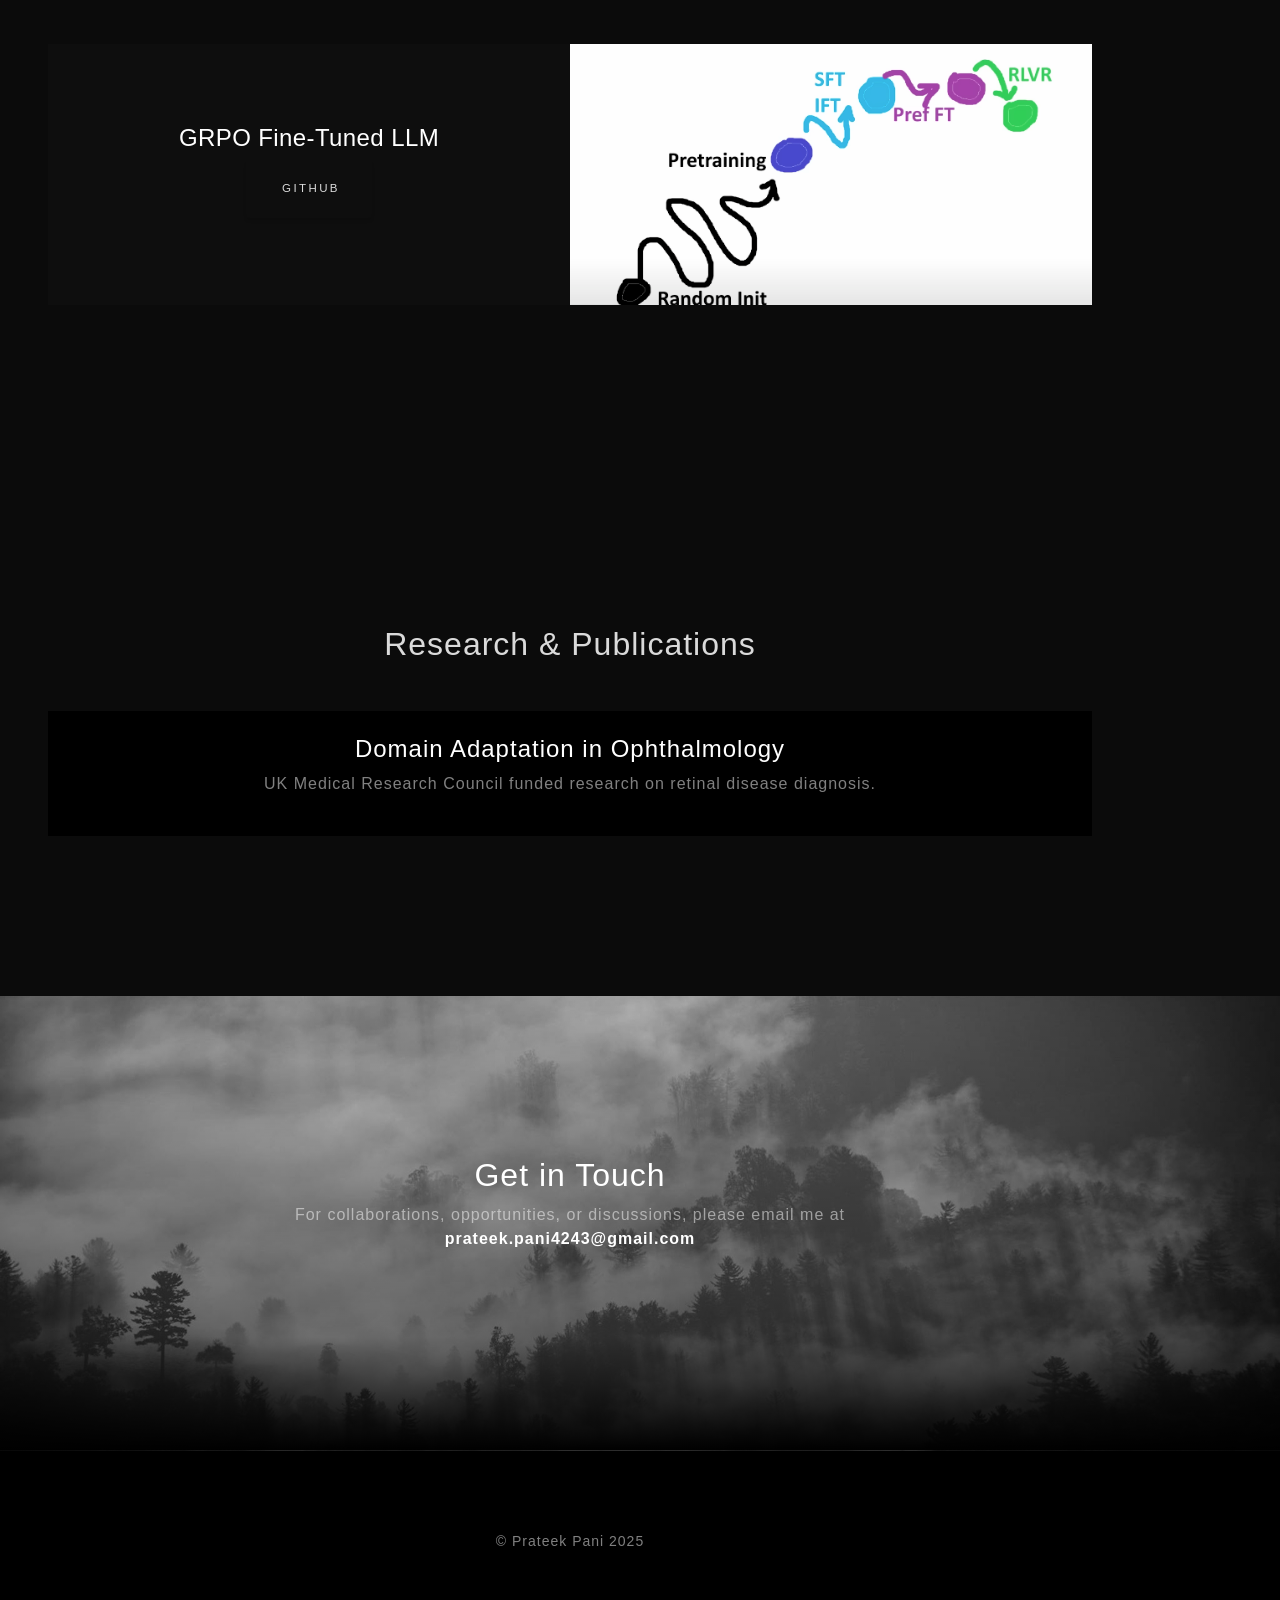
==== commit 208ed6d1: "updated section" ====
--- a/index.html
+++ b/index.html
@@ -14,29 +14,45 @@
 <body id="page-top">
 
 <!-- ================= NAVBAR ================= -->
-<nav class="navbar">
-  <ul>
-    <li>HOME</li>
-    <li>ABOUT</li>
-    <li>VISION-LANGUAGE</li>
-    <li>IMAGE / VIDEO GENERATION</li>
-    <li>COMPUTER VISION</li>
-    <li>AUDIO INTELLIGENCE</li>
-    <li>RAG & AGENTS</li>
-    <li>C / EMBEDDED / GPU</li>
-    <li>RESEARCH</li>
-    <li>CONTACT</li>
-  </ul>
+<nav class="navbar navbar-expand-lg navbar-light fixed-top" id="mainNav">
+    <div class="container px-4 px-lg-5">
+        <button class="navbar-toggler" type="button" data-bs-toggle="collapse" data-bs-target="#navbarResponsive">
+            Menu <i class="fas fa-bars"></i>
+        </button>
+
+        <div class="collapse navbar-collapse" id="navbarResponsive">
+            <ul class="navbar-nav ms-auto">
+                <li class="nav-item">
+                    <a class="nav-link" href="#page-top">Home</a>
+                </li>
+                <li class="nav-item"><a class="nav-link" href="#about">About</a></li>
+                <li class="nav-item"><a class="nav-link" href="#vision-language">Vision–Language</a></li>
+                <li class="nav-item"><a class="nav-link" href="#image-video-generation">Image / Video Generation</a></li>
+                <li class="nav-item"><a class="nav-link" href="#cv-projects">Computer Vision</a></li>
+                <li class="nav-item"><a class="nav-link" href="#audio-dl">Audio Intelligence</a></li>
+                <li class="nav-item"><a class="nav-link" href="#rag-agents">RAG & Agents</a></li>
+                <li class="nav-item"><a class="nav-link" href="#systems">C / Embedded Systems / GPU</a></li>
+                <li class="nav-item"><a class="nav-link" href="#research">Research</a></li>
+                <li class="nav-item"><a class="nav-link" href="#signup">Contact</a></li>
+            </ul>
+        </div>
+    </div>
 </nav>
 
-
 <!-- ================= HERO ================= -->
-<section class="hero">
-  <h1>PRATEEK PANI</h1>
-  <p>AI for the greater good</p>
-  <button>VIEW MY WORK</button>
-</section>
-
+<header class="masthead">
+    <div class="container d-flex h-100 align-items-center justify-content-center">
+        <div class="text-center">
+            <h1 class="mx-auto my-0 text-uppercase">Prateek</h1>
+            <h1 class="mx-auto my-0 text-uppercase">Pani</h1>
+
+            <!-- Dedicated subtitle class (no Bootstrap spacing utilities) -->
+            <h2 class="hero-subtitle">AI for the greater good</h2>
+
+            <a class="btn btn-primary mt-4" href="#about">View my work</a>
+        </div>
+    </div>
+</header>
 
 <!-- ================= ABOUT ================= -->
 <section class="projects-section bg-light" id="about">
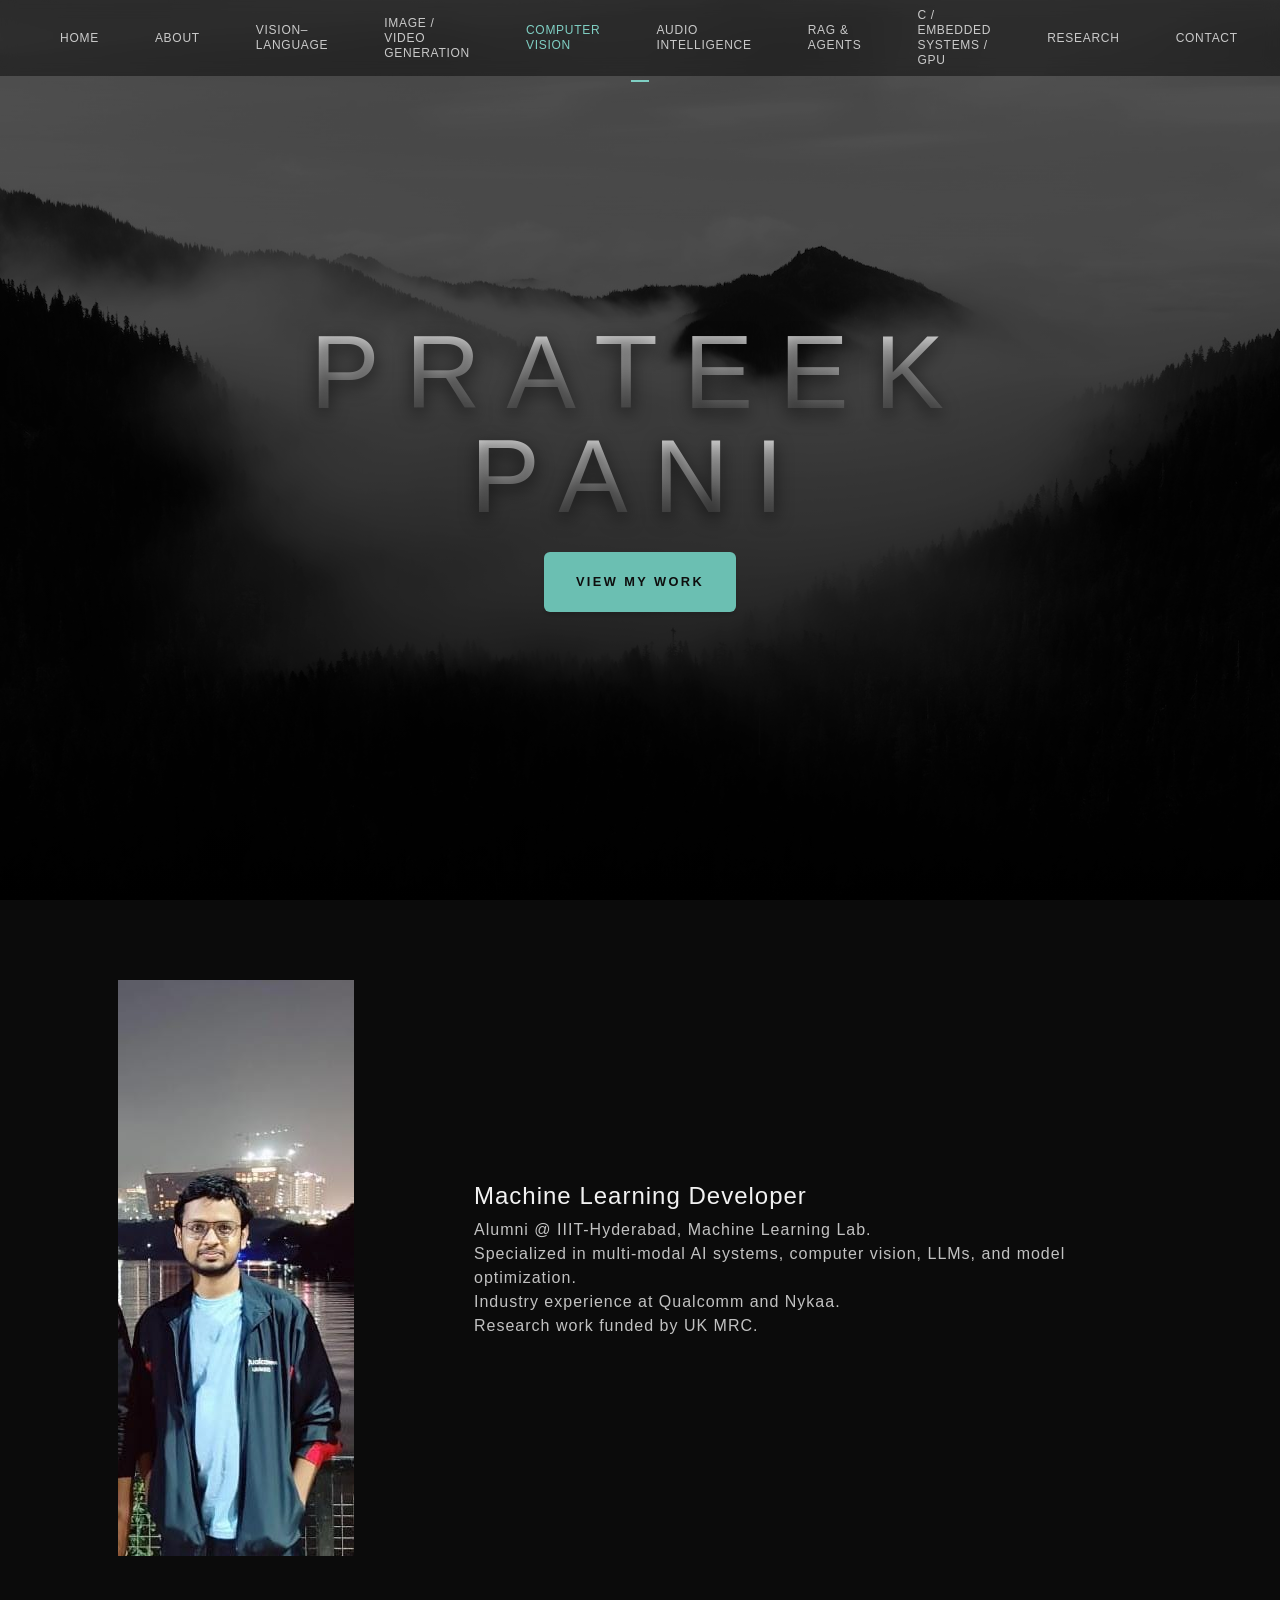
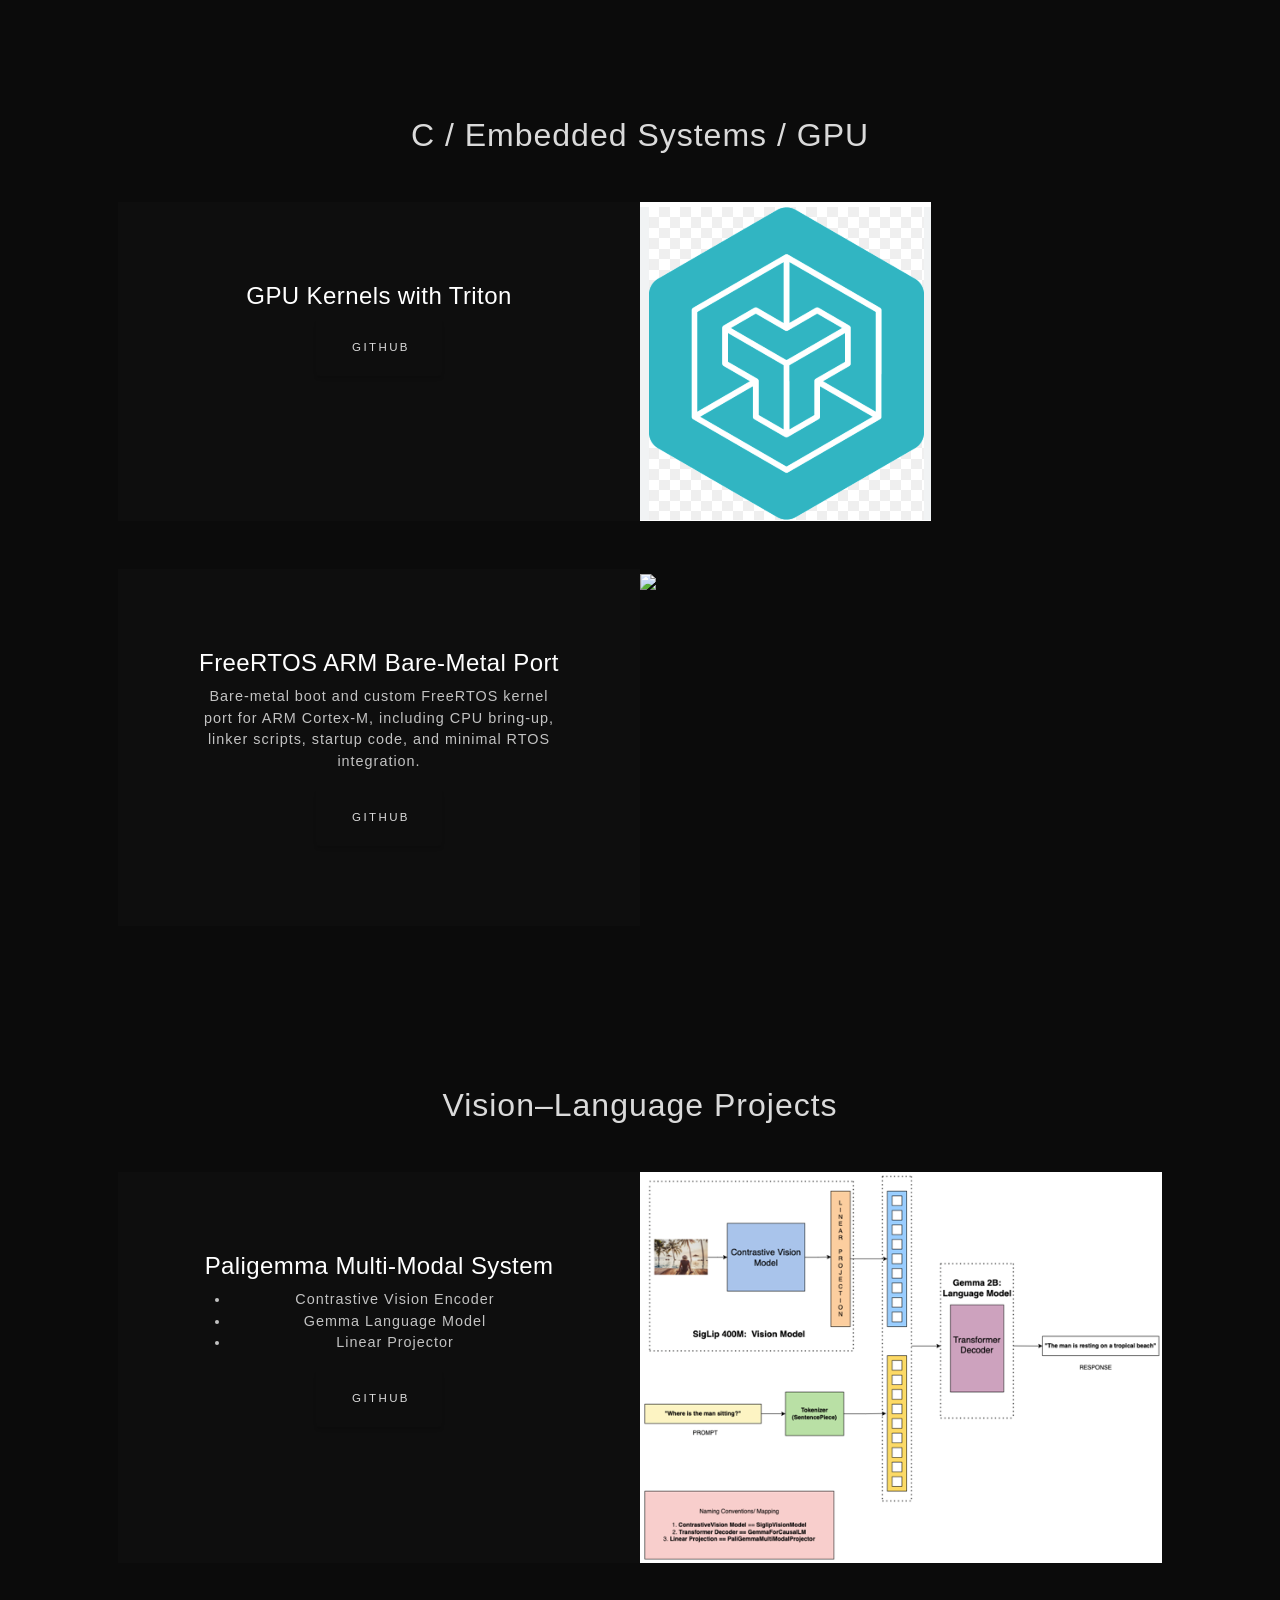
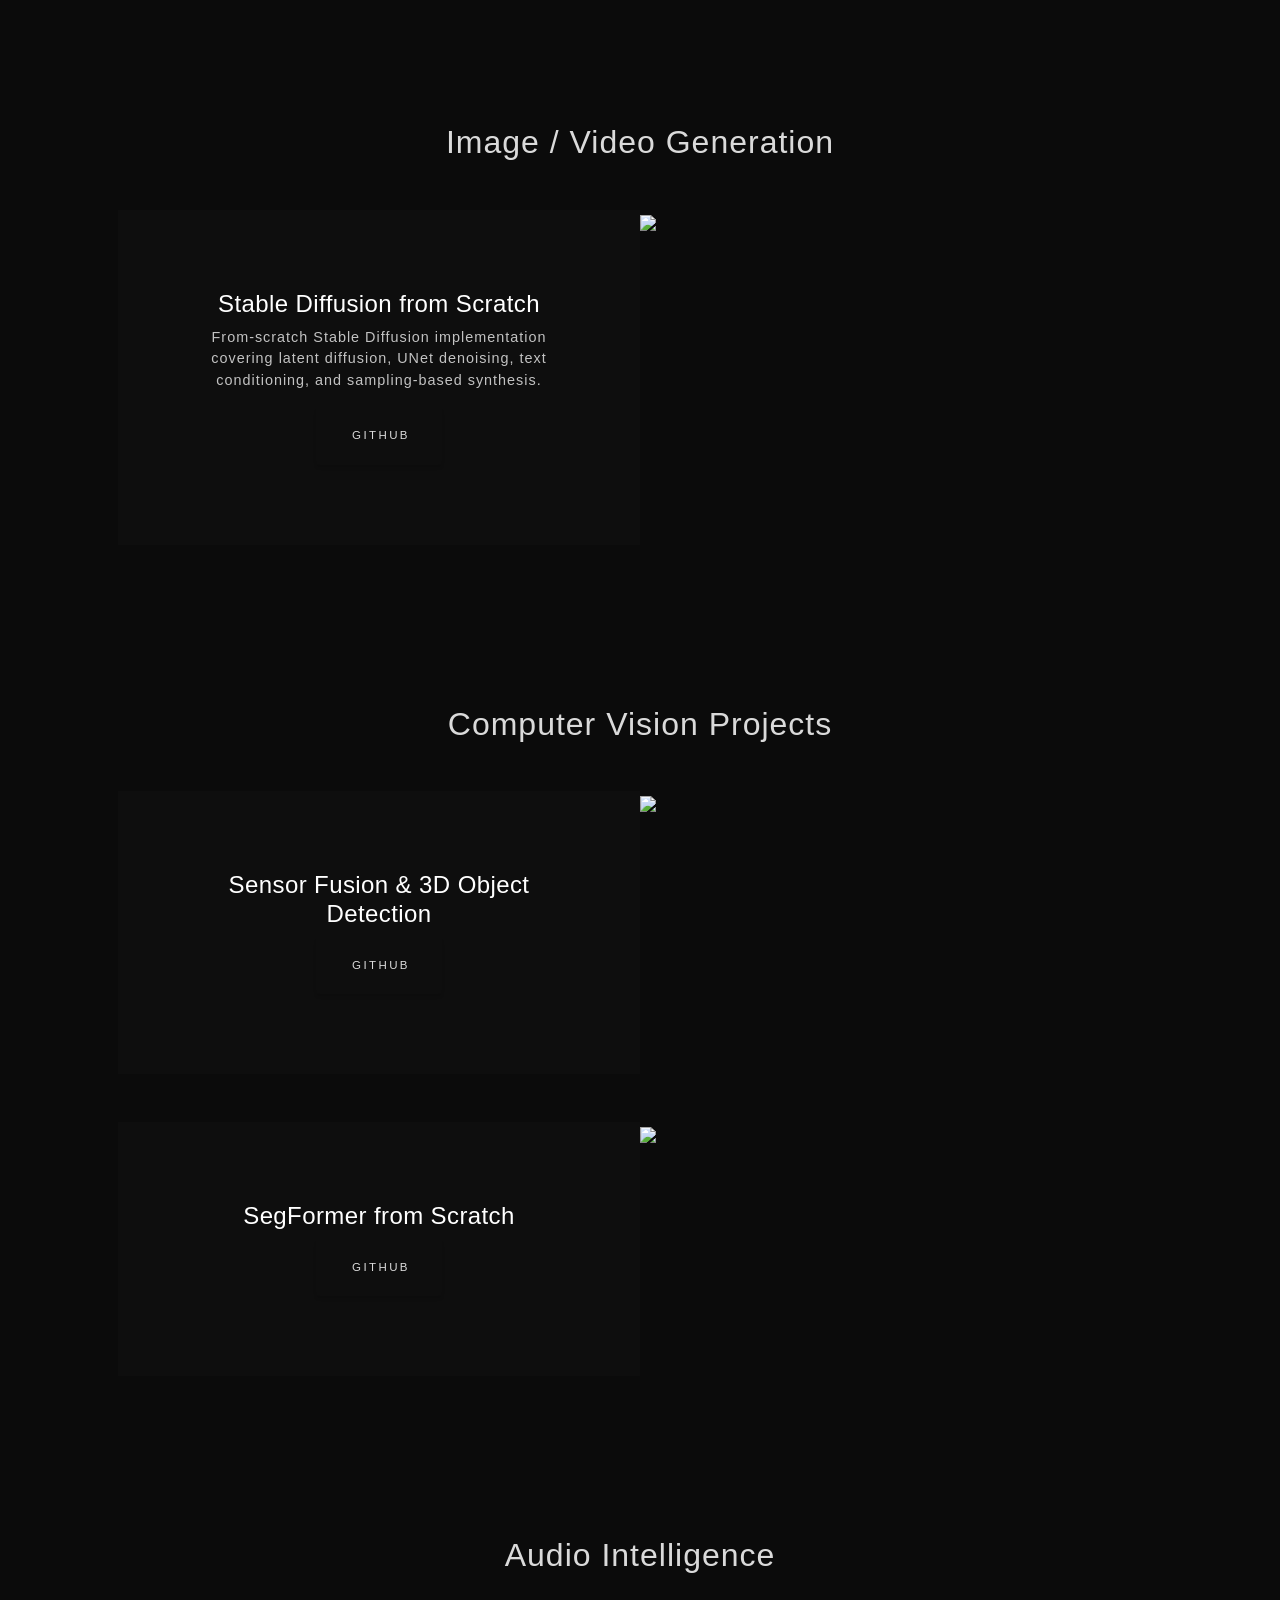
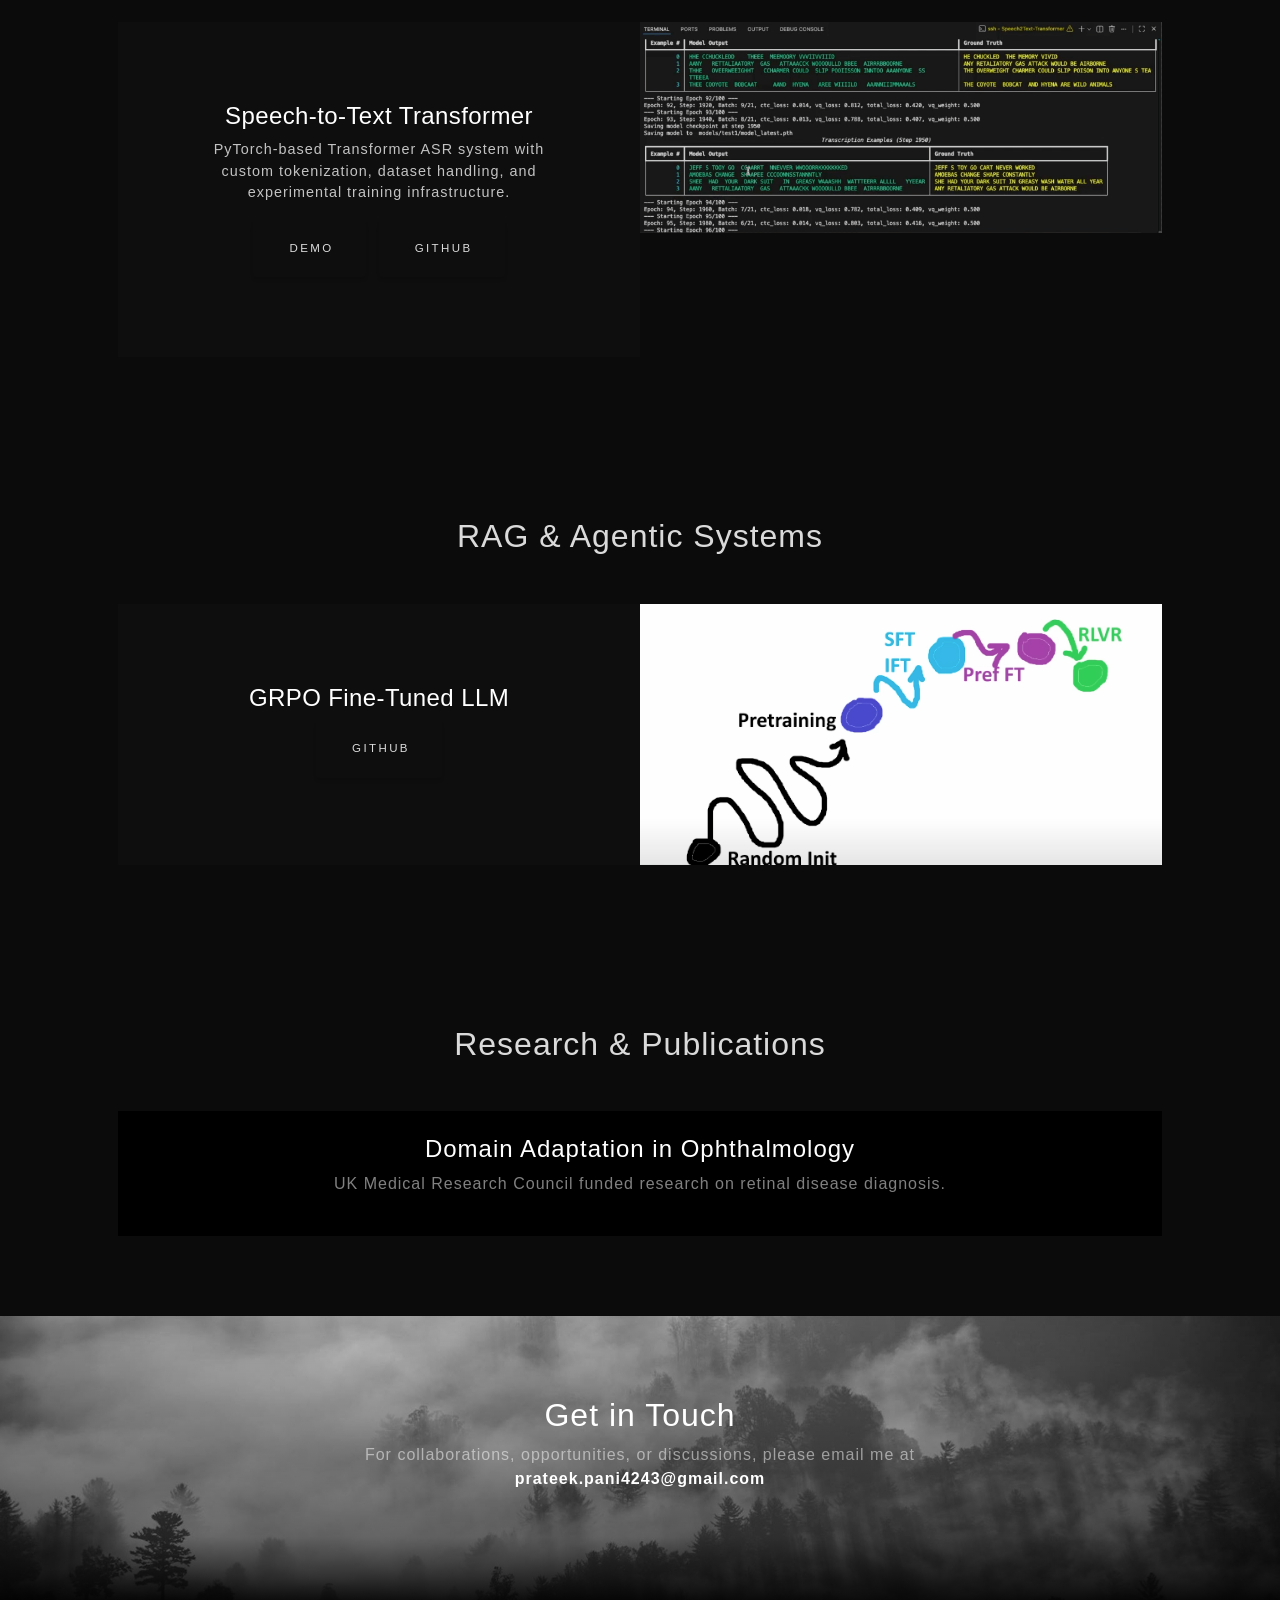
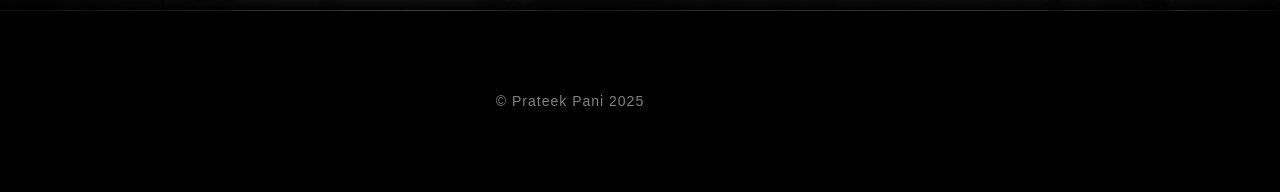
==== commit 346ef831: "updated section" ====
--- a/index.html
+++ b/index.html
@@ -11,7 +11,12 @@
     <link href="css/styles.css" rel="stylesheet" />
 </head>
 
-<body id="page-top">
+<body id="page-top"
+      data-bs-spy="scroll"
+      data-bs-target="#mainNav"
+      data-bs-offset="100"
+      tabindex="0">
+
 
 <!-- ================= NAVBAR ================= -->
 <nav class="navbar navbar-expand-lg navbar-light fixed-top" id="mainNav">
@@ -47,7 +52,7 @@
             <h1 class="mx-auto my-0 text-uppercase">Pani</h1>
 
             <!-- Dedicated subtitle class (no Bootstrap spacing utilities) -->
-            <h2 class="hero-subtitle">AI for the greater good</h2>
+            <!-- <h2 class="hero-subtitle">AI for the greater good</h2> -->
 
             <a class="btn btn-primary mt-4" href="#about">View my work</a>
         </div>
